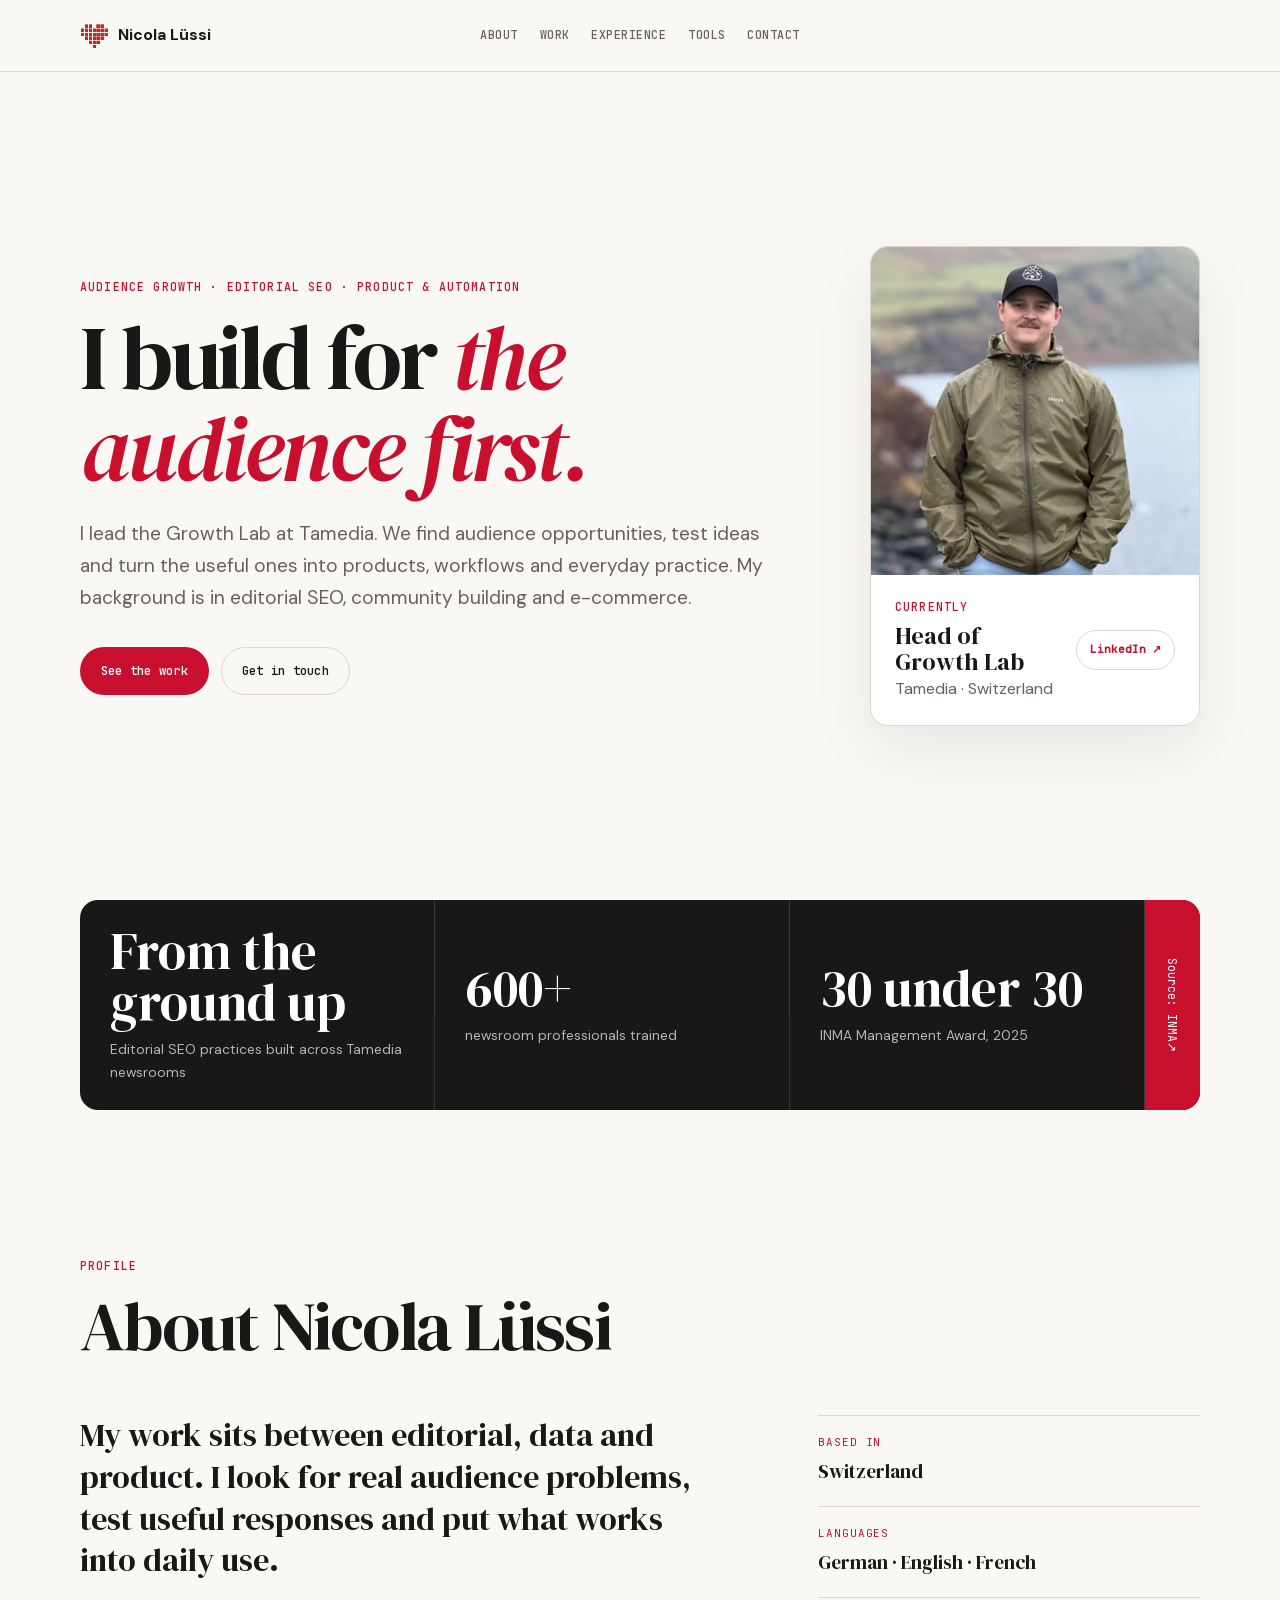
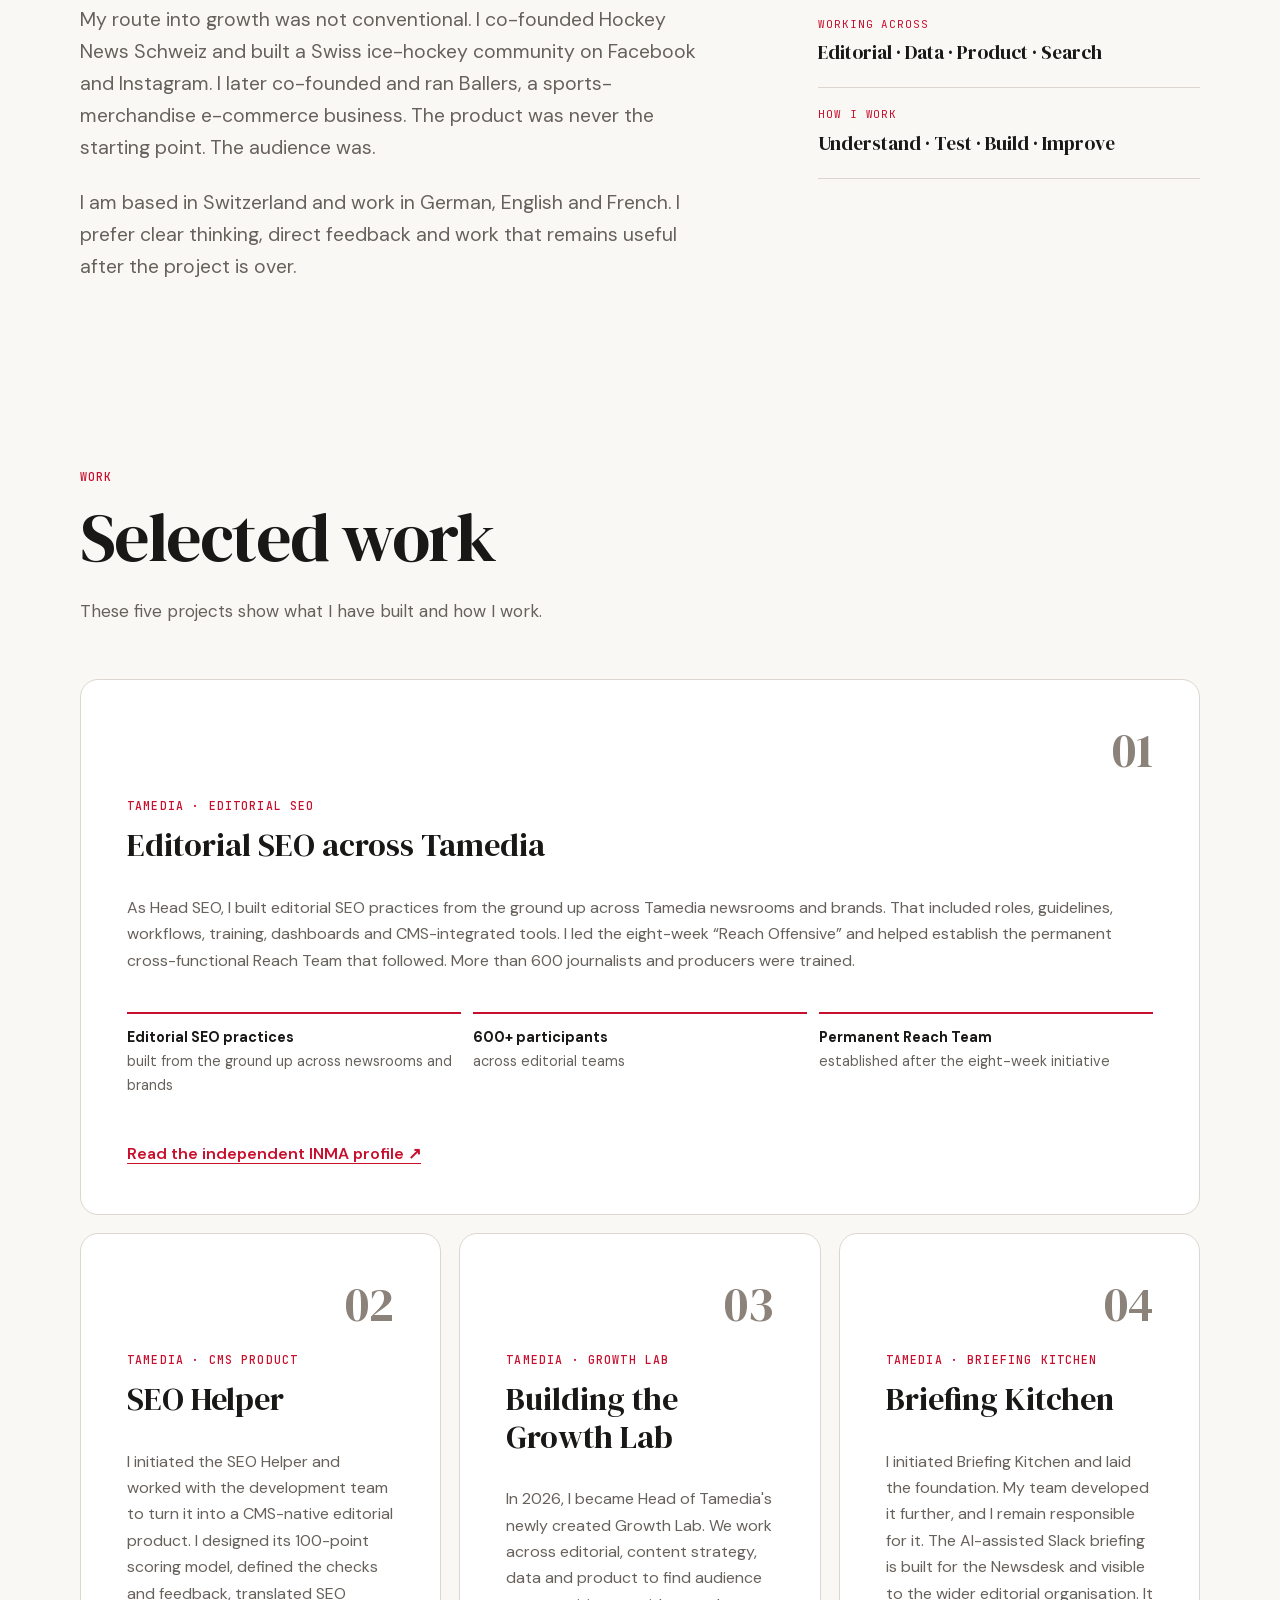
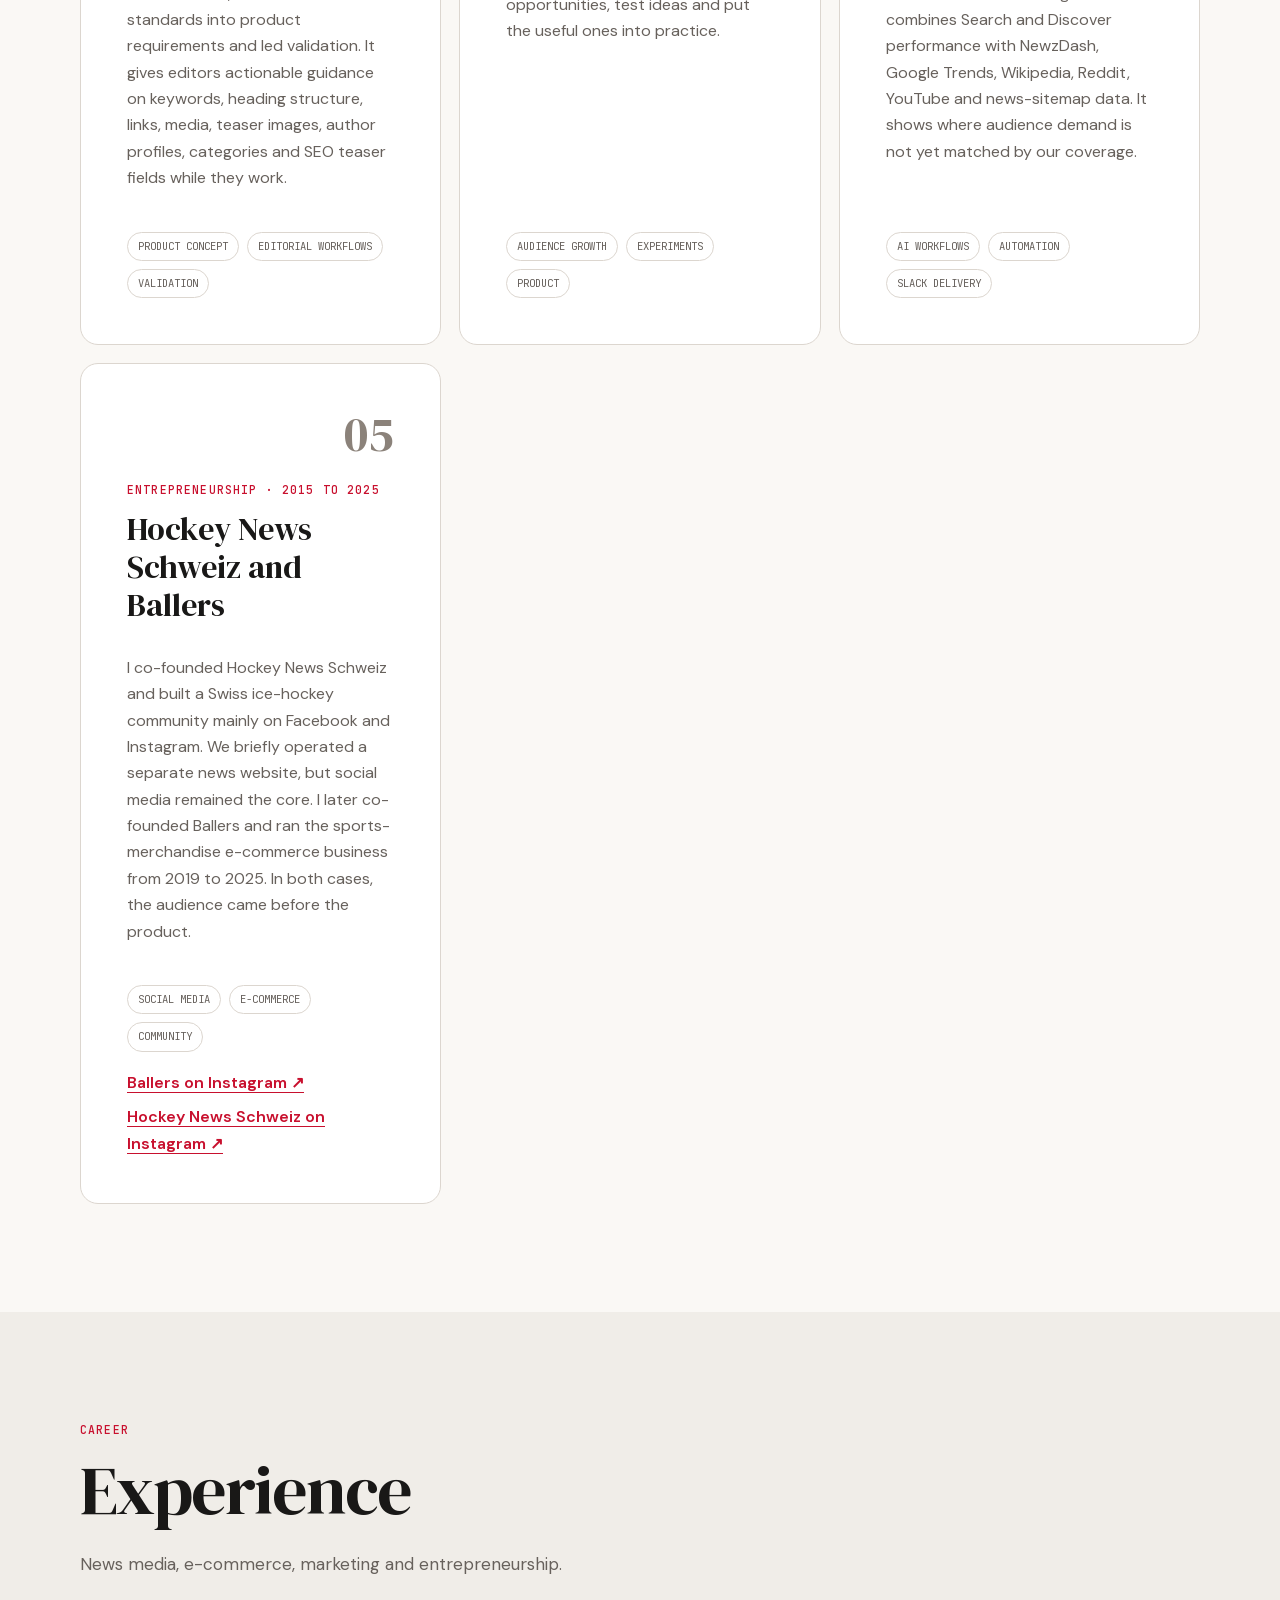
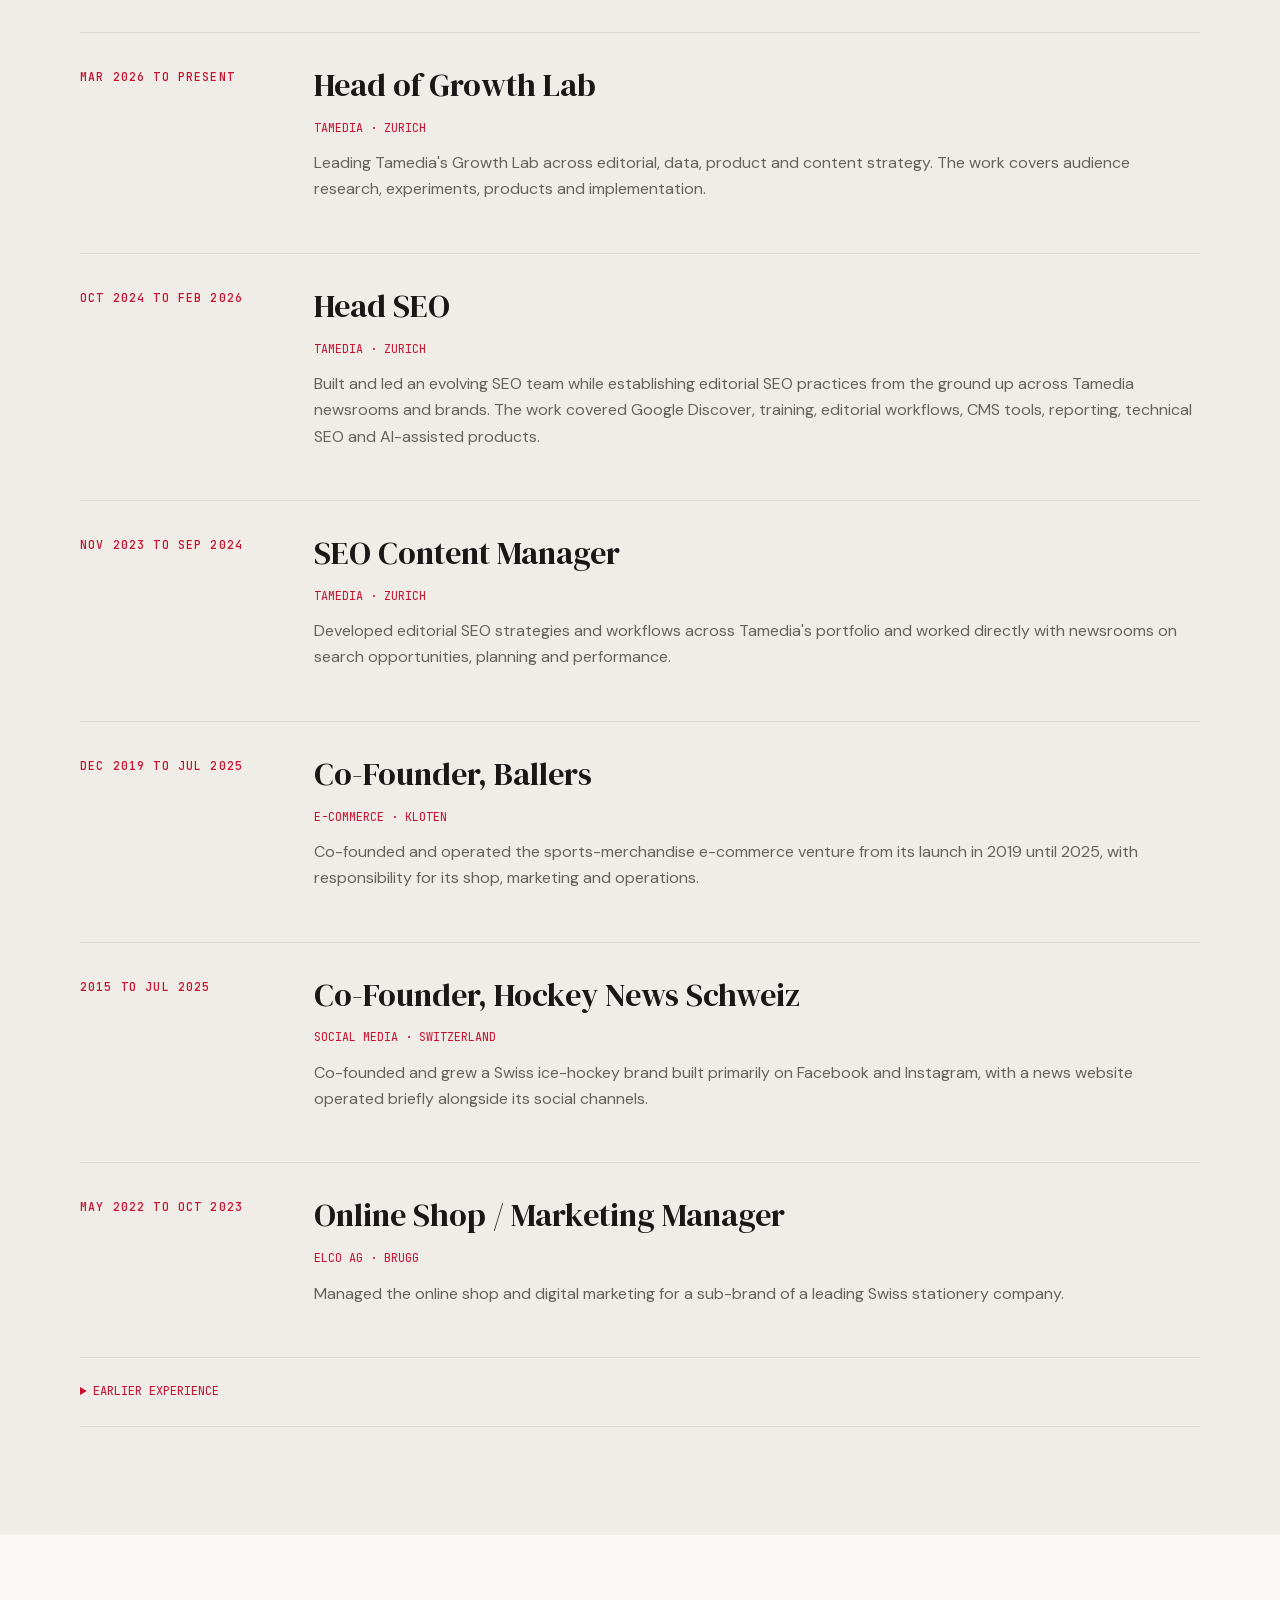
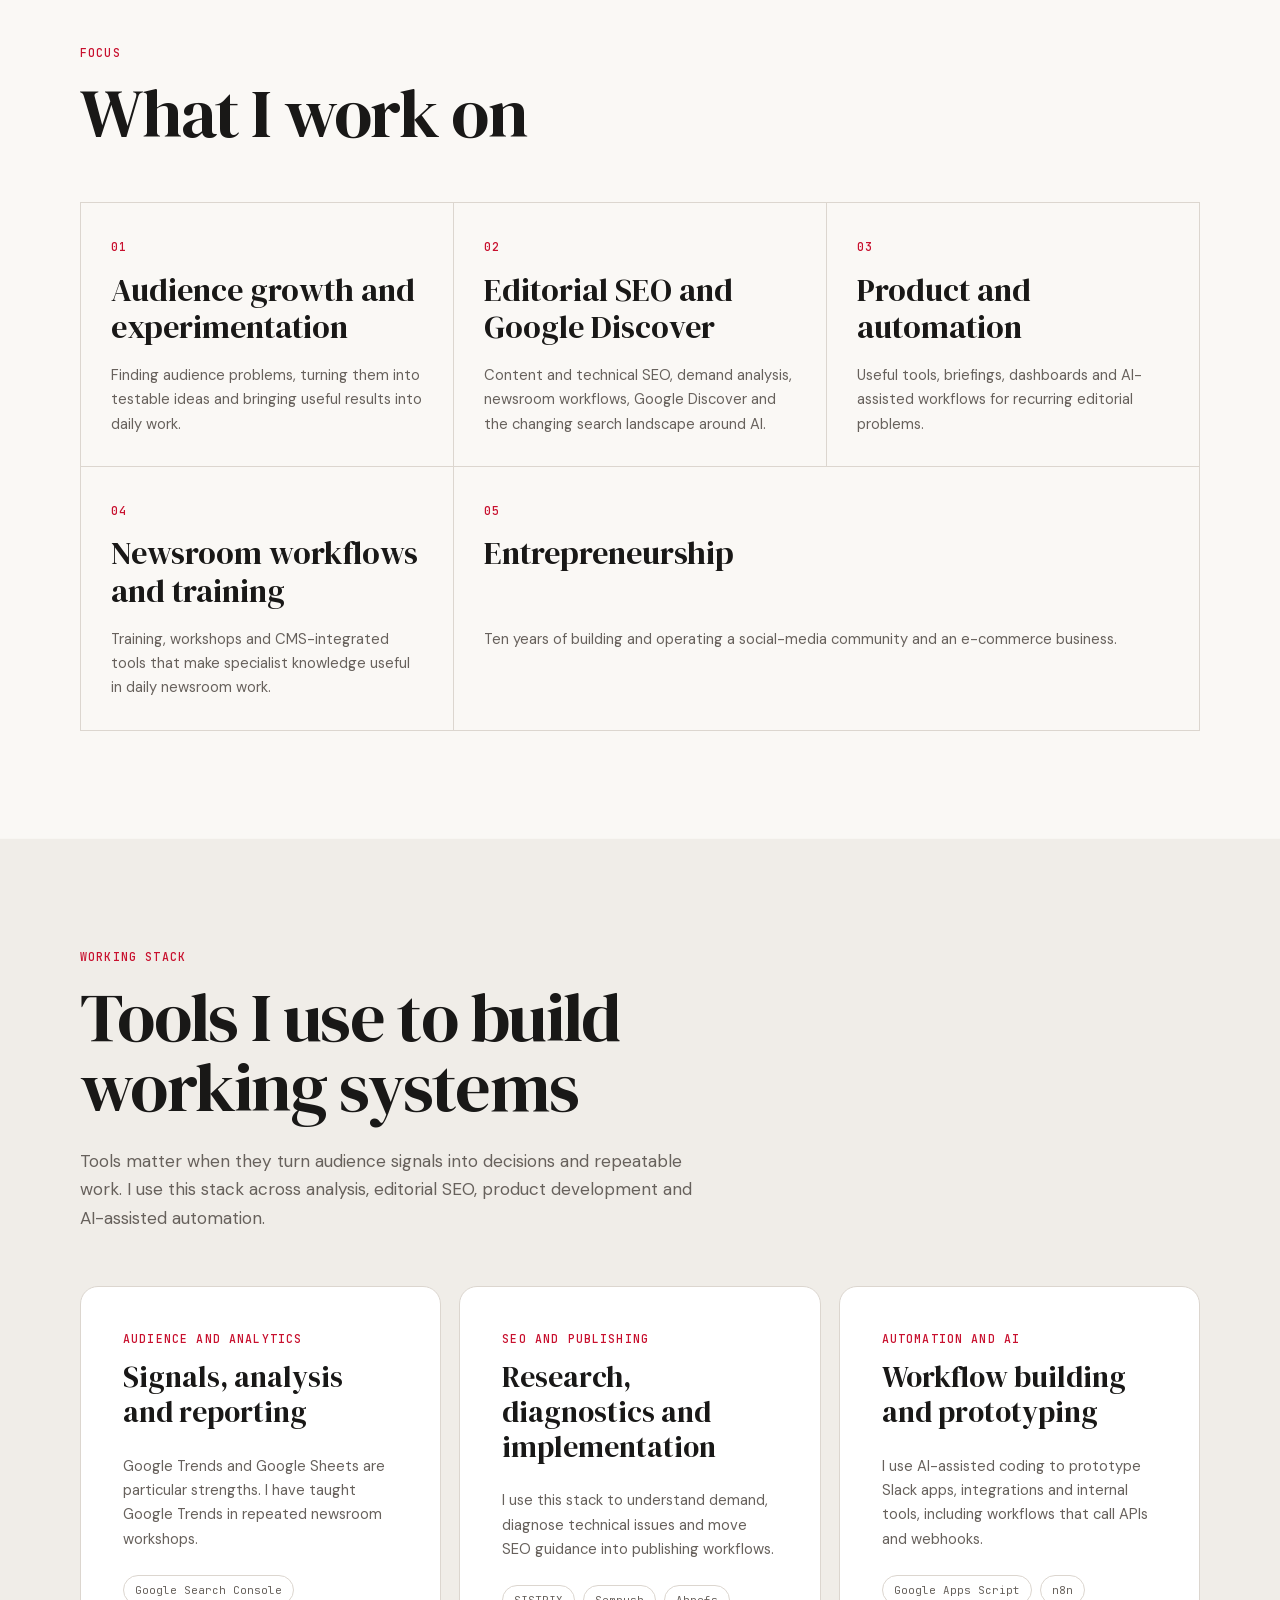
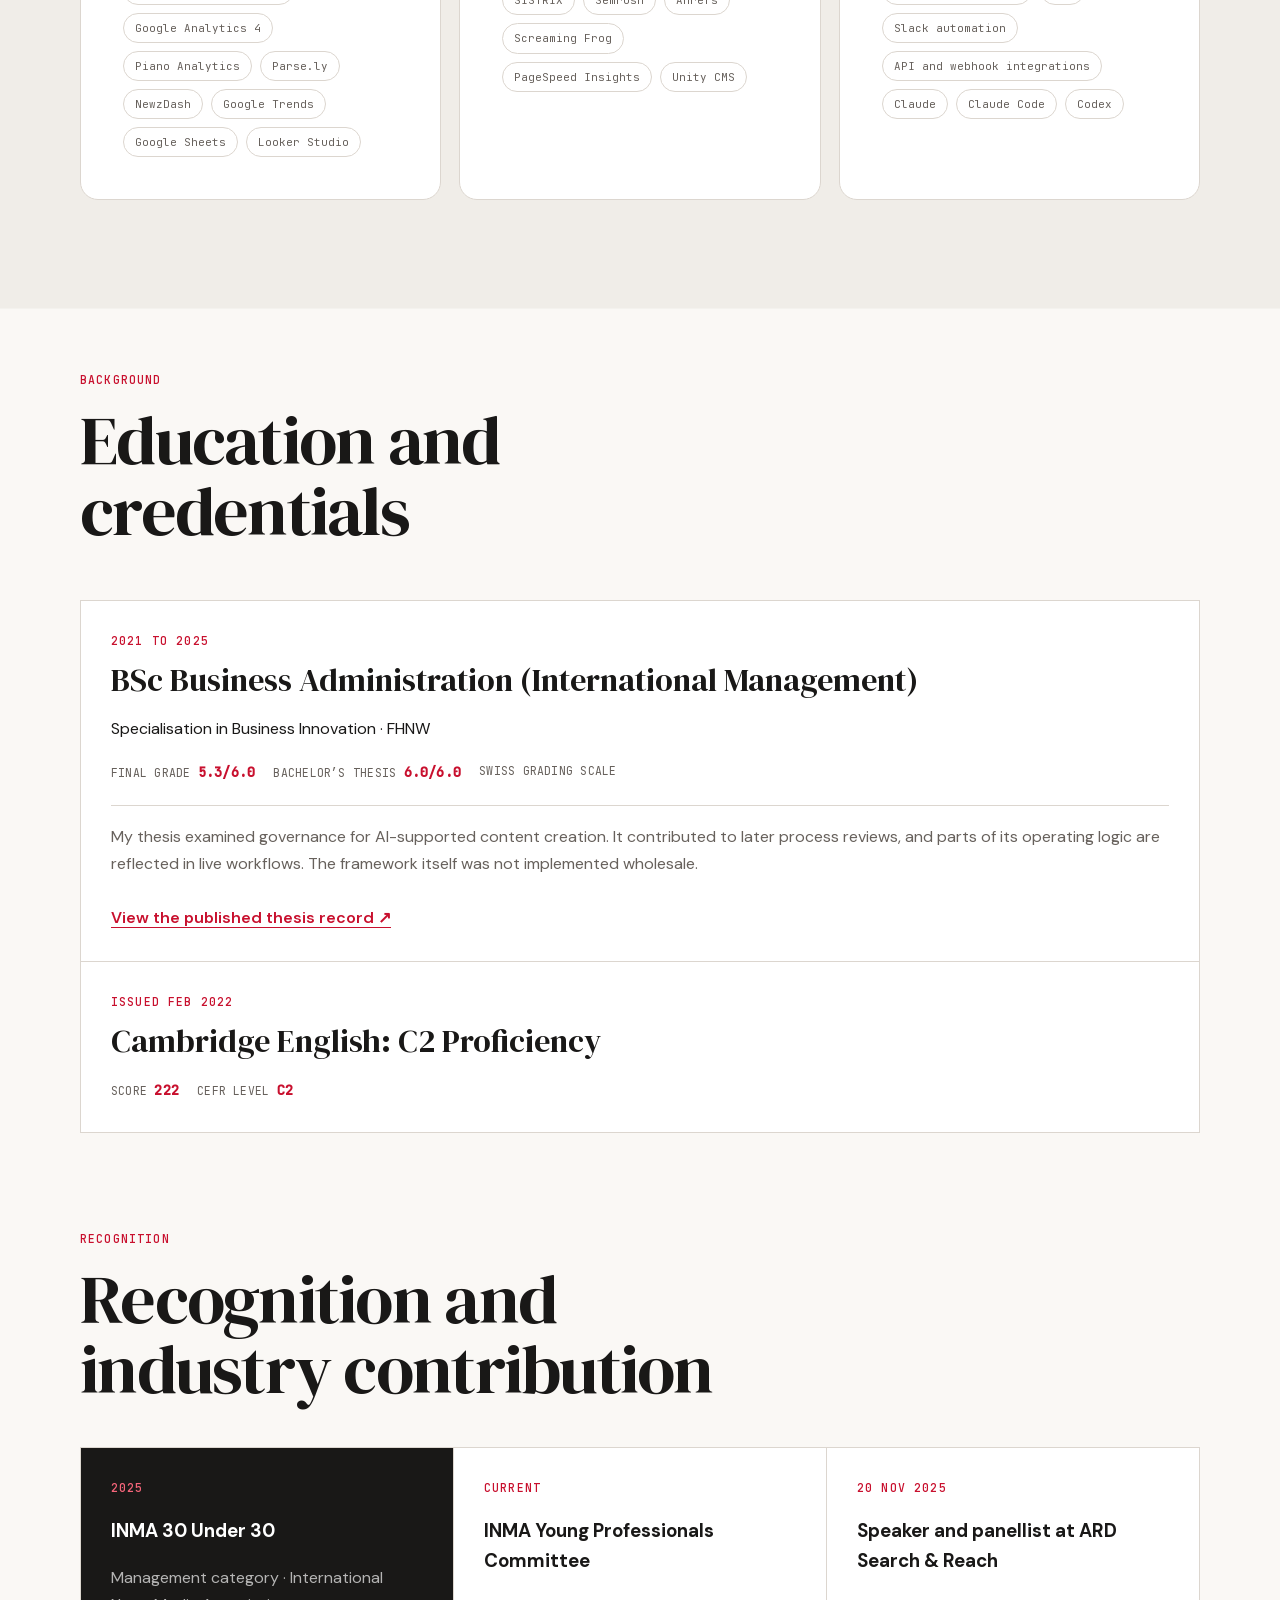
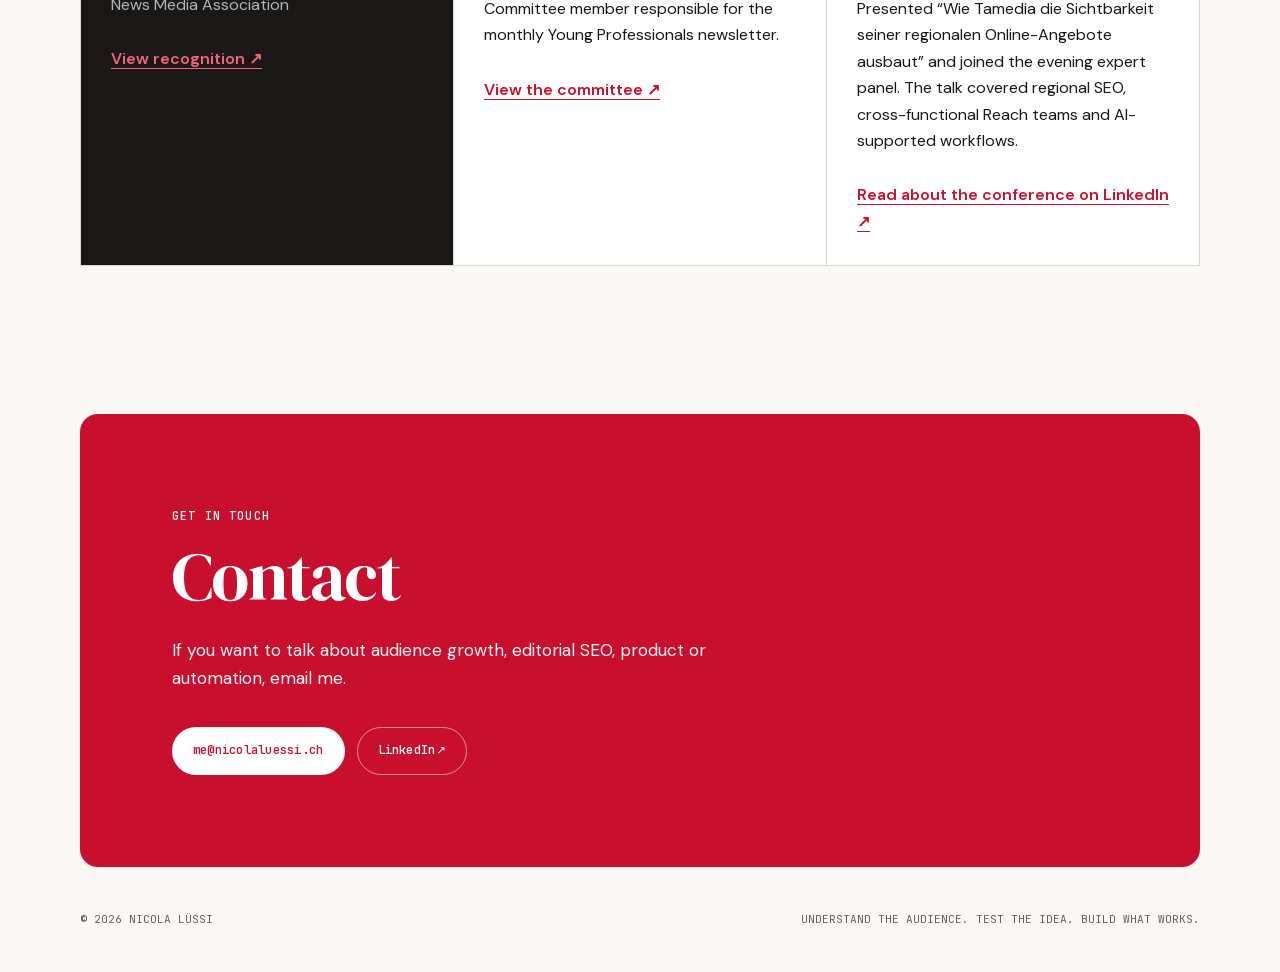
==== index.html @ 1c98b31e "Follow system theme without a selector" ====
<!doctype html>
<html lang="en">
<head>
  <meta charset="utf-8">
  <meta name="viewport" content="width=device-width, initial-scale=1">
  <title>Nicola Lüssi | Head of Growth Lab at Tamedia</title>
  <meta name="description" content="Nicola Lüssi leads Tamedia's Growth Lab and works across audience growth, editorial SEO, product, automation and AI.">
  <meta name="author" content="Nicola Lüssi">
  <meta name="theme-color" content="#c8102e">

  <link rel="canonical" href="https://nicolaluessi.ch/">

  <meta property="og:type" content="profile">
  <meta property="og:title" content="Nicola Lüssi | Audience Growth, Editorial SEO &amp; Product">
  <meta property="og:description" content="Nicola Lüssi leads Tamedia's Growth Lab and works across audience growth, editorial SEO, product, automation and AI.">
  <meta property="og:url" content="https://nicolaluessi.ch/">
  <meta property="og:site_name" content="Nicola Lüssi">
  <meta property="og:locale" content="en_US">
  <meta property="og:image" content="https://nicolaluessi.ch/og-image.png">
  <meta property="og:image:width" content="1200">
  <meta property="og:image:height" content="630">
  <meta property="og:image:alt" content="Nicola Lüssi | audience growth, editorial SEO and product">
  <meta property="profile:first_name" content="Nicola">
  <meta property="profile:last_name" content="Lüssi">

  <meta name="twitter:card" content="summary_large_image">
  <meta name="twitter:title" content="Nicola Lüssi | Audience Growth, Editorial SEO &amp; Product">
  <meta name="twitter:description" content="Nicola Lüssi leads Tamedia's Growth Lab and works across audience growth, editorial SEO, product, automation and AI.">
  <meta name="twitter:image" content="https://nicolaluessi.ch/og-image.png">
  <meta name="twitter:image:alt" content="Nicola Lüssi | audience growth, editorial SEO and product">

  <link rel="icon" href="/favicon.png" type="image/png">
  <link rel="apple-touch-icon" href="/apple-touch-icon.png">
  <link rel="preload" href="/assets/fonts/dm-serif-display-latin.woff2" as="font" type="font/woff2" crossorigin>
  <link rel="preload" href="/assets/fonts/dm-serif-display-italic-latin.woff2" as="font" type="font/woff2" crossorigin>
  <link rel="stylesheet" href="/css/style.css">

  <script type="application/ld+json">
  {
    "@context": "https://schema.org",
    "@graph": [
      {
        "@type": "WebSite",
        "@id": "https://nicolaluessi.ch/#website",
        "url": "https://nicolaluessi.ch/",
        "name": "Nicola Lüssi",
        "inLanguage": "en",
        "publisher": {"@id": "https://nicolaluessi.ch/#person"}
      },
      {
        "@type": "ProfilePage",
        "@id": "https://nicolaluessi.ch/#webpage",
        "url": "https://nicolaluessi.ch/",
        "name": "Nicola Lüssi | Head of Growth Lab at Tamedia",
        "description": "Profile of Nicola Lüssi, Head of Growth Lab at Tamedia, working across audience growth, editorial SEO, product, automation and AI.",
        "inLanguage": "en",
        "dateCreated": "2026-03-25T11:02:04+01:00",
        "dateModified": "2026-07-29T11:37:15+02:00",
        "isPartOf": {"@id": "https://nicolaluessi.ch/#website"},
        "mainEntity": {"@id": "https://nicolaluessi.ch/#person"}
      },
      {
        "@type": "Person",
        "@id": "https://nicolaluessi.ch/#person",
        "name": "Nicola Lüssi",
        "url": "https://nicolaluessi.ch/",
        "image": {
          "@type": "ImageObject",
          "url": "https://nicolaluessi.ch/nicola-luessi-portrait-800.webp",
          "width": 800,
          "height": 800,
          "caption": "Portrait of Nicola Lüssi"
        },
        "jobTitle": "Head of Growth Lab",
        "description": "Head of Growth Lab at Tamedia, working across audience growth, editorial SEO, product, automation and AI.",
        "worksFor": {
          "@type": "Organization",
          "name": "Tamedia",
          "url": "https://www.tamedia.ch/"
        },
        "memberOf": {
          "@type": "Organization",
          "name": "INMA Young Professionals Committee",
          "url": "https://www.inma.org/Initiatives/Young-Professionals/#:~:text=wider%20INMA%20community.-,Committee,-The%20Board%20of"
        },
        "alumniOf": [
          {
            "@type": "CollegeOrUniversity",
            "name": "University of Applied Sciences and Arts Northwestern Switzerland",
            "alternateName": "FHNW",
            "url": "https://www.fhnw.ch/"
          }
        ],
        "hasCredential": [
          {
            "@type": "EducationalOccupationalCredential",
            "name": "Bachelor of Science FHNW in Business Administration (International Management)",
            "credentialCategory": "degree",
            "description": "Final grade 5.3 out of 6.0. Bachelor thesis grade 6.0 out of 6.0 on the Swiss grading scale.",
            "recognizedBy": {
              "@type": "CollegeOrUniversity",
              "name": "University of Applied Sciences and Arts Northwestern Switzerland",
              "alternateName": "FHNW",
              "url": "https://www.fhnw.ch/"
            }
          },
          {
            "@type": "EducationalOccupationalCredential",
            "name": "Cambridge English: C2 Proficiency",
            "credentialCategory": "certificate",
            "description": "Score 222. Issued February 2022.",
            "recognizedBy": {
              "@type": "Organization",
              "name": "Cambridge English",
              "url": "https://www.cambridgeenglish.org/"
            }
          }
        ],
        "knowsLanguage": ["de", "en", "fr"],
        "knowsAbout": [
          "Audience growth",
          "Editorial SEO",
          "Product development",
          "Search engine optimization",
          "Google Discover",
          "Data-driven experimentation",
          "Artificial intelligence",
          "Automation",
          "Web analytics",
          "Google Trends",
          "Workflow automation",
          "AI-assisted prototyping",
          "Content management systems",
          "Community building",
          "E-commerce"
        ],
        "award": "INMA 30 Under 30 Award in Management (2025)",
        "sameAs": [
          "https://www.linkedin.com/in/nicolaluessi/"
        ],
        "subjectOf": [
          {
            "@type": "Article",
            "name": "INMA recognises global news media's next generation in 30 Under 30 Awards",
            "url": "https://www.inma.org/blogs/main/post.cfm/inma-recognises-global-news-media-s-next-generation-in-30-under-30-awards"
          },
          {
            "@type": "CreativeWork",
            "name": "AI-Driven Content Creation: Strategic Frameworks for Reaching New Audiences in Traditional Media",
            "url": "https://studierendenprojekte.wirtschaft.fhnw.ch/view/4086"
          }
        ]
      }
    ]
  }
  </script>
</head>
<body>
  <a class="skip-link" href="#main">Skip to main content</a>

  <header class="site-header">
    <a class="site-brand" href="/" aria-label="Nicola Lüssi, home">
      <img src="/heart-56.png" width="28" height="28" alt="">
      <span>Nicola Lüssi</span>
    </a>
    <nav class="primary-nav" aria-label="Main navigation">
      <a href="#about">About</a>
      <a href="#impact">Work</a>
      <a href="#experience">Experience</a>
      <a href="#tools">Tools</a>
      <a href="#contact">Contact</a>
    </nav>
  </header>

  <main id="main">
    <section class="hero" aria-labelledby="hero-title">
      <div class="hero-copy">
        <p class="eyebrow">Audience growth · Editorial SEO · Product &amp; automation</p>
        <h1 id="hero-title">I build for <em>the audience first.</em></h1>
        <p class="hero-intro">I lead the Growth Lab at Tamedia. We find audience opportunities, test ideas and turn the useful ones into products, workflows and everyday practice. My background is in editorial SEO, community building and e-commerce.</p>
        <div class="hero-actions">
          <a class="button button-primary" href="#impact">See the work</a>
          <a class="button button-secondary" href="mailto:me@nicolaluessi.ch">Get in touch</a>
        </div>
      </div>
      <figure class="portrait-card">
        <picture>
          <source
            type="image/avif"
            srcset="/nicola-luessi-portrait-400.avif 400w, /nicola-luessi-portrait-800.avif 800w"
            sizes="(max-width: 680px) calc(100vw - 48px), (max-width: 920px) 430px, 330px">
          <img
            src="/nicola-luessi-portrait-800.webp"
            srcset="/nicola-luessi-portrait-400.webp 400w, /nicola-luessi-portrait-800.webp 800w"
            sizes="(max-width: 680px) calc(100vw - 48px), (max-width: 920px) 430px, 330px"
            width="800"
            height="800"
            alt="Portrait of Nicola Lüssi"
            decoding="async">
        </picture>
        <figcaption>
          <div>
            <p class="hero-card-label">Currently</p>
            <p class="hero-card-role">Head of Growth Lab</p>
            <p class="hero-card-org">Tamedia · Switzerland</p>
          </div>
          <a href="https://www.linkedin.com/in/nicolaluessi/" target="_blank" rel="noopener noreferrer"><span>LinkedIn</span> <span aria-hidden="true">↗</span></a>
        </figcaption>
      </figure>
    </section>

    <section class="proof-strip" aria-label="Selected results">
      <div class="proof-item">
        <strong>From the ground up</strong>
        <span>Editorial SEO practices built across Tamedia newsrooms</span>
      </div>
      <div class="proof-item">
        <strong>600+</strong>
        <span>newsroom professionals trained</span>
      </div>
      <div class="proof-item">
        <strong>30 under 30</strong>
        <span>INMA Management Award, 2025</span>
      </div>
      <a class="proof-source" href="https://www.inma.org/blogs/main/post.cfm/inma-recognises-global-news-media-s-next-generation-in-30-under-30-awards" target="_blank" rel="noopener noreferrer">
        Source: INMA <span aria-hidden="true">↗</span>
      </a>
    </section>

    <section class="section about" id="about" aria-labelledby="about-title">
      <div class="section-heading">
        <p class="eyebrow">Profile</p>
        <h2 id="about-title">About Nicola Lüssi</h2>
      </div>
      <div class="about-layout">
        <div class="about-copy">
          <p>My work sits between editorial, data and product. I look for real audience problems, test useful responses and put what works into daily use.</p>
          <p>My route into growth was not conventional. I co-founded Hockey News Schweiz and built a Swiss ice-hockey community on Facebook and Instagram. I later co-founded and ran Ballers, a sports-merchandise e-commerce business. The product was never the starting point. The audience was.</p>
          <p>I am based in Switzerland and work in German, English and French. I prefer clear thinking, direct feedback and work that remains useful after the project is over.</p>
        </div>
        <dl class="about-facts">
          <div><dt>Based in</dt><dd>Switzerland</dd></div>
          <div><dt>Languages</dt><dd>German · English · French</dd></div>
          <div><dt>Working across</dt><dd>Editorial · Data · Product · Search</dd></div>
          <div><dt>How I work</dt><dd>Understand · Test · Build · Improve</dd></div>
        </dl>
      </div>
    </section>

    <section class="section" id="impact" aria-labelledby="impact-title">
      <div class="section-heading">
        <p class="eyebrow">Work</p>
        <h2 id="impact-title">Selected work</h2>
        <p>These five projects show what I have built and how I work.</p>
      </div>

      <div class="impact-grid">
        <article class="impact-card impact-card-featured">
          <div class="card-number" aria-hidden="true">01</div>
          <p class="card-kicker">Tamedia · Editorial SEO</p>
          <h3>Editorial SEO across Tamedia</h3>
          <p>As Head SEO, I built editorial SEO practices from the ground up across Tamedia newsrooms and brands. That included roles, guidelines, workflows, training, dashboards and CMS-integrated tools. I led the eight-week “Reach Offensive” and helped establish the permanent cross-functional Reach Team that followed. More than 600 journalists and producers were trained.</p>
          <ul class="outcome-list">
            <li><strong>Editorial SEO practices</strong> built from the ground up across newsrooms and brands</li>
            <li><strong>600+ participants</strong> across editorial teams</li>
            <li><strong>Permanent Reach Team</strong> established after the eight-week initiative</li>
          </ul>
          <a class="text-link" href="https://www.inma.org/blogs/main/post.cfm/inma-recognises-global-news-media-s-next-generation-in-30-under-30-awards" target="_blank" rel="noopener noreferrer">
            Read the independent INMA profile <span aria-hidden="true">↗</span>
          </a>
        </article>

        <article class="impact-card">
          <div class="card-number" aria-hidden="true">02</div>
          <p class="card-kicker">Tamedia · CMS product</p>
          <h3>SEO Helper</h3>
          <p>I initiated the SEO Helper and worked with the development team to turn it into a CMS-native editorial product. I designed its 100-point scoring model, defined the checks and feedback, translated SEO standards into product requirements and led validation. It gives editors actionable guidance on keywords, heading structure, links, media, teaser images, author profiles, categories and SEO teaser fields while they work.</p>
          <ul class="tag-list" aria-label="Topics">
            <li>Product concept</li><li>Editorial workflows</li><li>Validation</li>
          </ul>
        </article>

        <article class="impact-card">
          <div class="card-number" aria-hidden="true">03</div>
          <p class="card-kicker">Tamedia · Growth Lab</p>
          <h3>Building the Growth Lab</h3>
          <p>In 2026, I became Head of Tamedia's newly created Growth Lab. We work across editorial, content strategy, data and product to find audience opportunities, test ideas and put the useful ones into practice.</p>
          <ul class="tag-list" aria-label="Topics">
            <li>Audience growth</li><li>Experiments</li><li>Product</li>
          </ul>
        </article>

        <article class="impact-card">
          <div class="card-number" aria-hidden="true">04</div>
          <p class="card-kicker">Tamedia · Briefing Kitchen</p>
          <h3>Briefing Kitchen</h3>
          <p>I initiated Briefing Kitchen and laid the foundation. My team developed it further, and I remain responsible for it. The AI-assisted Slack briefing is built for the Newsdesk and visible to the wider editorial organisation. It combines Search and Discover performance with NewzDash, Google Trends, Wikipedia, Reddit, YouTube and news-sitemap data. It shows where audience demand is not yet matched by our coverage.</p>
          <ul class="tag-list" aria-label="Topics">
            <li>AI workflows</li><li>Automation</li><li>Slack delivery</li>
          </ul>
        </article>

        <article class="impact-card">
          <div class="card-number" aria-hidden="true">05</div>
          <p class="card-kicker">Entrepreneurship · 2015 to 2025</p>
          <h3>Hockey News Schweiz and Ballers</h3>
          <p>I co-founded Hockey News Schweiz and built a Swiss ice-hockey community mainly on Facebook and Instagram. We briefly operated a separate news website, but social media remained the core. I later co-founded Ballers and ran the sports-merchandise e-commerce business from 2019 to 2025. In both cases, the audience came before the product.</p>
          <ul class="tag-list" aria-label="Topics">
            <li>Social media</li><li>E-commerce</li><li>Community</li>
          </ul>
          <nav class="card-links" aria-label="Venture profiles">
            <a href="https://www.instagram.com/ballers.ch/" target="_blank" rel="noopener noreferrer">Ballers on Instagram <span aria-hidden="true">↗</span></a>
            <a href="https://www.instagram.com/hockey_news_schweiz/" target="_blank" rel="noopener noreferrer">Hockey News Schweiz on Instagram <span aria-hidden="true">↗</span></a>
          </nav>
        </article>
      </div>
    </section>

    <section class="section section-tinted" id="experience" aria-labelledby="experience-title">
      <div class="section-heading">
        <p class="eyebrow">Career</p>
        <h2 id="experience-title">Experience</h2>
        <p>News media, e-commerce, marketing and entrepreneurship.</p>
      </div>

      <div class="timeline">
        <article class="timeline-item">
          <p class="timeline-date">Mar 2026 to present</p>
          <div>
            <h3>Head of Growth Lab</h3>
            <p class="timeline-org">Tamedia · Zurich</p>
            <p>Leading Tamedia's Growth Lab across editorial, data, product and content strategy. The work covers audience research, experiments, products and implementation.</p>
          </div>
        </article>
        <article class="timeline-item">
          <p class="timeline-date">Oct 2024 to Feb 2026</p>
          <div>
            <h3>Head SEO</h3>
            <p class="timeline-org">Tamedia · Zurich</p>
            <p>Built and led an evolving SEO team while establishing editorial SEO practices from the ground up across Tamedia newsrooms and brands. The work covered Google Discover, training, editorial workflows, CMS tools, reporting, technical SEO and AI-assisted products.</p>
          </div>
        </article>
        <article class="timeline-item">
          <p class="timeline-date">Nov 2023 to Sep 2024</p>
          <div>
            <h3>SEO Content Manager</h3>
            <p class="timeline-org">Tamedia · Zurich</p>
            <p>Developed editorial SEO strategies and workflows across Tamedia's portfolio and worked directly with newsrooms on search opportunities, planning and performance.</p>
          </div>
        </article>
        <article class="timeline-item">
          <p class="timeline-date">Dec 2019 to Jul 2025</p>
          <div>
            <h3>Co-Founder, Ballers</h3>
            <p class="timeline-org">E-commerce · Kloten</p>
            <p>Co-founded and operated the sports-merchandise e-commerce venture from its launch in 2019 until 2025, with responsibility for its shop, marketing and operations.</p>
          </div>
        </article>
        <article class="timeline-item">
          <p class="timeline-date">2015 to Jul 2025</p>
          <div>
            <h3>Co-Founder, Hockey News Schweiz</h3>
            <p class="timeline-org">Social media · Switzerland</p>
            <p>Co-founded and grew a Swiss ice-hockey brand built primarily on Facebook and Instagram, with a news website operated briefly alongside its social channels.</p>
          </div>
        </article>
        <article class="timeline-item">
          <p class="timeline-date">May 2022 to Oct 2023</p>
          <div>
            <h3>Online Shop / Marketing Manager</h3>
            <p class="timeline-org">ELCO AG · Brugg</p>
            <p>Managed the online shop and digital marketing for a sub-brand of a leading Swiss stationery company.</p>
          </div>
        </article>
        <details class="earlier-experience">
          <summary>Earlier experience</summary>
          <div class="earlier-grid">
            <div>
              <p class="timeline-date">2019 to 2021</p>
              <h3>Commercial Apprenticeship</h3>
              <p class="timeline-org">ELCO AG · Brugg</p>
            </div>
            <div>
              <p class="timeline-date">2017 to 2018</p>
              <h3>Military Service</h3>
              <p class="timeline-org">Swiss Armed Forces · Dübendorf</p>
            </div>
          </div>
        </details>
      </div>
    </section>

    <section class="section" id="capabilities" aria-labelledby="capabilities-title">
      <div class="section-heading">
        <p class="eyebrow">Focus</p>
        <h2 id="capabilities-title">What I work on</h2>
      </div>
      <div class="capability-grid">
        <article>
          <span class="capability-index">01</span>
          <h3>Audience growth and experimentation</h3>
          <p>Finding audience problems, turning them into testable ideas and bringing useful results into daily work.</p>
        </article>
        <article>
          <span class="capability-index">02</span>
          <h3>Editorial SEO and Google Discover</h3>
          <p>Content and technical SEO, demand analysis, newsroom workflows, Google Discover and the changing search landscape around AI.</p>
        </article>
        <article>
          <span class="capability-index">03</span>
          <h3>Product and automation</h3>
          <p>Useful tools, briefings, dashboards and AI-assisted workflows for recurring editorial problems.</p>
        </article>
        <article>
          <span class="capability-index">04</span>
          <h3>Newsroom workflows and training</h3>
          <p>Training, workshops and CMS-integrated tools that make specialist knowledge useful in daily newsroom work.</p>
        </article>
        <article>
          <span class="capability-index">05</span>
          <h3>Entrepreneurship</h3>
          <p>Ten years of building and operating a social-media community and an e-commerce business.</p>
        </article>
      </div>
    </section>

    <section class="section section-tinted tools" id="tools" aria-labelledby="tools-title">
      <div class="section-heading">
        <p class="eyebrow">Working stack</p>
        <h2 id="tools-title">Tools I use to build working systems</h2>
        <p>Tools matter when they turn audience signals into decisions and repeatable work. I use this stack across analysis, editorial SEO, product development and AI-assisted automation.</p>
      </div>
      <div class="tool-grid">
        <article class="tool-card">
          <p class="card-kicker">Audience and analytics</p>
          <h3>Signals, analysis and reporting</h3>
          <p>Google Trends and Google Sheets are particular strengths. I have taught Google Trends in repeated newsroom workshops.</p>
          <ul class="tool-list">
            <li>Google Search Console</li>
            <li>Google Analytics 4</li>
            <li>Piano Analytics</li>
            <li>Parse.ly</li>
            <li>NewzDash</li>
            <li>Google Trends</li>
            <li>Google Sheets</li>
            <li>Looker Studio</li>
          </ul>
        </article>
        <article class="tool-card">
          <p class="card-kicker">SEO and publishing</p>
          <h3>Research, diagnostics and implementation</h3>
          <p>I use this stack to understand demand, diagnose technical issues and move SEO guidance into publishing workflows.</p>
          <ul class="tool-list">
            <li>SISTRIX</li>
            <li>Semrush</li>
            <li>Ahrefs</li>
            <li>Screaming Frog</li>
            <li>PageSpeed Insights</li>
            <li>Unity CMS</li>
          </ul>
        </article>
        <article class="tool-card">
          <p class="card-kicker">Automation and AI</p>
          <h3>Workflow building and prototyping</h3>
          <p>I use AI-assisted coding to prototype Slack apps, integrations and internal tools, including workflows that call APIs and webhooks.</p>
          <ul class="tool-list">
            <li>Google Apps Script</li>
            <li>n8n</li>
            <li>Slack automation</li>
            <li>API and webhook integrations</li>
            <li>Claude</li>
            <li>Claude Code</li>
            <li>Codex</li>
          </ul>
        </article>
      </div>
    </section>

    <section class="section education" aria-labelledby="education-title">
      <div class="section-heading">
        <p class="eyebrow">Background</p>
        <h2 id="education-title">Education and credentials</h2>
      </div>
      <div class="education-grid">
        <article>
          <p class="timeline-date">2021 to 2025</p>
          <h3>BSc Business Administration (International Management)</h3>
          <p>Specialisation in Business Innovation · FHNW</p>
          <p class="education-grade">
            <span>Final grade <strong>5.3/6.0</strong></span>
            <span>Bachelor’s thesis <strong>6.0/6.0</strong></span>
            <span>Swiss grading scale</span>
          </p>
          <p class="education-note">My thesis examined governance for AI-supported content creation. It contributed to later process reviews, and parts of its operating logic are reflected in live workflows. The framework itself was not implemented wholesale.</p>
          <a href="https://studierendenprojekte.wirtschaft.fhnw.ch/view/4086" target="_blank" rel="noopener noreferrer">View the published thesis record <span aria-hidden="true">↗</span></a>
        </article>
        <article>
          <p class="timeline-date">Issued Feb 2022</p>
          <h3>Cambridge English: C2 Proficiency</h3>
          <p class="education-grade">
            <span>Score <strong>222</strong></span>
            <span>CEFR level <strong>C2</strong></span>
          </p>
        </article>
      </div>

      <section class="recognition-block" aria-labelledby="recognition-title">
        <div class="section-heading">
          <p class="eyebrow">Recognition</p>
          <h2 id="recognition-title">Recognition and industry contribution</h2>
        </div>
        <div class="recognition-grid">
          <article class="award-card">
            <p class="timeline-date">2025</p>
            <h3>INMA 30 Under 30</h3>
            <p>Management category · International News Media Association</p>
            <a href="https://www.inma.org/blogs/main/post.cfm/inma-recognises-global-news-media-s-next-generation-in-30-under-30-awards" target="_blank" rel="noopener noreferrer">View recognition <span aria-hidden="true">↗</span></a>
          </article>
          <article>
            <p class="timeline-date">Current</p>
            <h3>INMA Young Professionals Committee</h3>
            <p>Committee member responsible for the monthly Young Professionals newsletter.</p>
            <a href="https://www.inma.org/Initiatives/Young-Professionals/#:~:text=wider%20INMA%20community.-,Committee,-The%20Board%20of" target="_blank" rel="noopener noreferrer">View the committee <span aria-hidden="true">↗</span></a>
          </article>
          <article>
            <p class="timeline-date">20 Nov 2025</p>
            <h3>Speaker and panellist at ARD Search &amp; Reach</h3>
            <p>Presented “Wie Tamedia die Sichtbarkeit seiner regionalen Online-Angebote ausbaut” and joined the evening expert panel. The talk covered regional SEO, cross-functional Reach teams and AI-supported workflows.</p>
            <a href="https://de.linkedin.com/posts/polasarah_heute-m%C3%B6chte-ich-einmal-zur%C3%BCckblicken-auf-activity-7400115447326728193-h7hP" target="_blank" rel="noopener noreferrer">Read about the conference on LinkedIn <span aria-hidden="true">↗</span></a>
          </article>
        </div>
      </section>
    </section>

    <section class="contact" id="contact" aria-labelledby="contact-title">
      <p class="eyebrow">Get in touch</p>
      <h2 id="contact-title">Contact</h2>
      <p>If you want to talk about audience growth, editorial SEO, product or automation, email me.</p>
      <div class="contact-links">
        <a class="button button-light" href="mailto:me@nicolaluessi.ch">me@nicolaluessi.ch</a>
        <a class="button button-outline-light" href="https://www.linkedin.com/in/nicolaluessi/" target="_blank" rel="noopener noreferrer">LinkedIn <span aria-hidden="true">↗</span></a>
      </div>
    </section>
  </main>

  <footer class="site-footer">
    <p>© 2026 Nicola Lüssi</p>
    <p>Understand the audience. Test the idea. Build what works.</p>
  </footer>
</body>
</html>
---- css/style.css ----
@font-face {
  font-family: "DM Sans";
  font-style: normal;
  font-weight: 400 700;
  font-display: swap;
  src: url("/assets/fonts/dm-sans-latin.woff2") format("woff2");
  unicode-range: U+0000-00FF, U+0131, U+0152-0153, U+02BB-02BC, U+02C6, U+02DA, U+02DC, U+0304, U+0308, U+0329, U+2000-206F, U+20AC, U+2122, U+2191, U+2193, U+2212, U+2215, U+FEFF, U+FFFD;
}

@font-face {
  font-family: "DM Serif Display";
  font-style: normal;
  font-weight: 400;
  font-display: swap;
  src: url("/assets/fonts/dm-serif-display-latin.woff2") format("woff2");
  unicode-range: U+0000-00FF, U+0131, U+0152-0153, U+02BB-02BC, U+02C6, U+02DA, U+02DC, U+0304, U+0308, U+0329, U+2000-206F, U+20AC, U+2122, U+2191, U+2193, U+2212, U+2215, U+FEFF, U+FFFD;
}

@font-face {
  font-family: "DM Serif Display";
  font-style: italic;
  font-weight: 400;
  font-display: swap;
  src: url("/assets/fonts/dm-serif-display-italic-latin.woff2") format("woff2");
  unicode-range: U+0000-00FF, U+0131, U+0152-0153, U+02BB-02BC, U+02C6, U+02DA, U+02DC, U+0304, U+0308, U+0329, U+2000-206F, U+20AC, U+2122, U+2191, U+2193, U+2212, U+2215, U+FEFF, U+FFFD;
}

@font-face {
  font-family: "JetBrains Mono";
  font-style: normal;
  font-weight: 400 500;
  font-display: swap;
  src: url("/assets/fonts/jetbrains-mono-latin.woff2") format("woff2");
  unicode-range: U+0000-00FF, U+0131, U+0152-0153, U+02BB-02BC, U+02C6, U+02DA, U+02DC, U+0304, U+0308, U+0329, U+2000-206F, U+20AC, U+2122, U+2191, U+2193, U+2212, U+2215, U+FEFF, U+FFFD;
}

:root {
  color-scheme: light;
  --bg: #faf8f5;
  --surface: #f0ede8;
  --paper: #ffffff;
  --ink: #191817;
  --muted: #67615c;
  --red: #c8102e;
  --red-dark: #a50c25;
  --red-fill: #c8102e;
  --red-on-white: #c8102e;
  --on-red: #ffffff;
  --line: #dcd6cf;
  --header-bg: rgba(250, 248, 245, 0.92);
  --header-line: rgba(220, 214, 207, 0.9);
  --inverse-bg: #191817;
  --inverse-ink: #ffffff;
  --inverse-muted: rgba(255, 255, 255, 0.68);
  --inverse-line: rgba(255, 255, 255, 0.14);
  --card-number: #8b827a;
  --serif: "DM Serif Display", Georgia, serif;
  --sans: "DM Sans", -apple-system, BlinkMacSystemFont, "Segoe UI", sans-serif;
  --mono: "JetBrains Mono", "SFMono-Regular", Consolas, monospace;
  --content: 1120px;
  --radius: 18px;
  --shadow: 0 24px 60px rgba(25, 24, 23, 0.08);
}

@media (prefers-color-scheme: dark) {
  :root {
    color-scheme: dark;
    --bg: #11100f;
    --surface: #191715;
    --paper: #211f1d;
    --ink: #f7f1ea;
    --muted: #bcb2a8;
    --red: #f05a72;
    --red-dark: #c8102e;
    --red-fill: #d92342;
    --red-on-white: #c8102e;
    --on-red: #ffffff;
    --line: #3d3833;
    --header-bg: rgba(17, 16, 15, 0.92);
    --header-line: rgba(61, 56, 51, 0.9);
    --inverse-bg: #080807;
    --inverse-ink: #ffffff;
    --inverse-muted: rgba(255, 255, 255, 0.7);
    --inverse-line: rgba(255, 255, 255, 0.16);
    --card-number: #a79c92;
    --shadow: 0 24px 60px rgba(0, 0, 0, 0.28);
  }
}

*,
*::before,
*::after {
  box-sizing: border-box;
}

html {
  scroll-behavior: smooth;
  scroll-padding-top: 96px;
}

body {
  margin: 0;
  overflow-x: hidden;
  background: var(--bg);
  color: var(--ink);
  font-family: var(--sans);
  font-size: 16px;
  line-height: 1.65;
  -webkit-font-smoothing: antialiased;
}

img {
  display: block;
  max-width: 100%;
}

a {
  color: inherit;
}

::selection {
  background: var(--red-fill);
  color: var(--on-red);
}

:focus-visible {
  outline: 3px solid var(--red);
  outline-offset: 4px;
}

.skip-link {
  position: fixed;
  top: 12px;
  left: 12px;
  z-index: 1000;
  transform: translateY(-160%);
  border-radius: 8px;
  background: var(--inverse-bg);
  color: var(--inverse-ink);
  padding: 10px 16px;
  font-family: var(--mono);
  font-size: 0.8rem;
  text-decoration: none;
}

.skip-link:focus {
  transform: translateY(0);
}

.site-header {
  position: sticky;
  top: 0;
  z-index: 100;
  display: grid;
  grid-template-columns: 1fr auto 1fr;
  align-items: center;
  gap: 28px;
  min-height: 72px;
  padding: 12px max(24px, calc((100vw - var(--content)) / 2));
  border-bottom: 1px solid var(--header-line);
  background: var(--header-bg);
  backdrop-filter: blur(16px);
}

.site-brand {
  display: inline-flex;
  align-items: center;
  gap: 10px;
  width: fit-content;
  font-weight: 700;
  text-decoration: none;
}

.site-brand img,
.pixel-heart {
  image-rendering: pixelated;
}

.primary-nav,
.language-nav {
  display: flex;
  align-items: center;
  gap: 22px;
}

.primary-nav a,
.language-nav a {
  color: var(--muted);
  font-family: var(--mono);
  font-size: 0.73rem;
  font-weight: 500;
  letter-spacing: 0.04em;
  text-decoration: none;
  text-transform: uppercase;
}

.primary-nav a:hover,
.language-nav a:hover,
.language-nav a[aria-current="page"] {
  color: var(--red);
}

.language-nav {
  justify-self: end;
  gap: 10px;
}

.language-nav a + a {
  border-left: 1px solid var(--line);
  padding-left: 10px;
}

.hero,
.section,
.site-footer {
  width: min(calc(100% - 48px), var(--content));
  margin-inline: auto;
}

.hero {
  display: grid;
  grid-template-columns: minmax(0, 1fr) minmax(250px, 330px);
  gap: clamp(48px, 8vw, 112px);
  align-items: center;
  min-height: calc(100svh - 72px);
  padding-block: 96px;
}

.hero > * {
  min-width: 0;
}

.eyebrow,
.card-kicker,
.hero-card-label,
.timeline-date,
.capability-index {
  margin: 0;
  color: var(--red);
  font-family: var(--mono);
  font-size: 0.72rem;
  font-weight: 500;
  letter-spacing: 0.1em;
  text-transform: uppercase;
}

.hero h1,
.section-heading h2,
.contact h2 {
  margin: 16px 0 24px;
  font-family: var(--serif);
  font-weight: 400;
  line-height: 1.02;
  text-wrap: balance;
}

.hero h1 {
  max-width: 820px;
  font-size: clamp(3.25rem, 7vw, 6.8rem);
  letter-spacing: -0.035em;
}

.hero h1 em {
  color: var(--red);
  font-weight: 400;
}

.hero-intro {
  max-width: 720px;
  margin: 0;
  color: var(--muted);
  font-size: clamp(1.08rem, 1.5vw, 1.25rem);
}

.hero-actions,
.contact-links {
  display: flex;
  flex-wrap: wrap;
  gap: 12px;
  margin-top: 34px;
}

.button {
  display: inline-flex;
  align-items: center;
  justify-content: center;
  min-height: 48px;
  border: 1px solid transparent;
  border-radius: 999px;
  padding: 11px 20px;
  font-family: var(--mono);
  font-size: 0.78rem;
  font-weight: 500;
  letter-spacing: 0.02em;
  text-decoration: none;
  transition: transform 160ms ease, background-color 160ms ease, color 160ms ease;
}

.button:hover {
  transform: translateY(-2px);
}

.button-primary {
  background: var(--red-fill);
  color: var(--on-red);
}

.button-primary:hover {
  background: var(--red-dark);
}

.button-secondary {
  border-color: var(--line);
  background: transparent;
}

.button-secondary:hover {
  border-color: var(--ink);
}

.portrait-card {
  position: relative;
  overflow: hidden;
  margin: 0;
  border: 1px solid var(--line);
  border-radius: var(--radius);
  background: var(--paper);
  box-shadow: var(--shadow);
}

.portrait-card > picture {
  display: block;
}

.portrait-card > picture > img {
  display: block;
  width: 100%;
  height: auto;
  aspect-ratio: 1;
  object-fit: cover;
}

.portrait-card figcaption {
  display: flex;
  align-items: center;
  justify-content: space-between;
  gap: 20px;
  padding: 22px 24px;
}

.hero-card-role {
  margin: 7px 0 1px;
  font-family: var(--serif);
  font-size: 1.5rem;
  line-height: 1.08;
}

.hero-card-org {
  margin: 0;
  color: var(--muted);
}

.portrait-card figcaption > a,
.text-link,
.award-card a {
  color: var(--red);
  font-weight: 600;
  text-underline-offset: 4px;
}

.portrait-card figcaption > a {
  display: inline-flex;
  flex: 0 0 auto;
  align-items: center;
  justify-content: center;
  gap: 6px;
  min-height: 40px;
  padding: 0 13px;
  border: 1px solid var(--line);
  border-radius: 999px;
  font-family: var(--mono);
  font-size: 0.68rem;
  text-decoration: none;
}

.proof-strip {
  display: grid;
  grid-template-columns: repeat(3, 1fr) auto;
  align-items: stretch;
  width: min(calc(100% - 48px), var(--content));
  margin: 0 auto 38px;
  overflow: hidden;
  border-radius: var(--radius);
  background: var(--inverse-bg);
  color: var(--inverse-ink);
}

.proof-item {
  display: flex;
  flex-direction: column;
  justify-content: center;
  min-height: 142px;
  padding: 26px 30px;
  border-right: 1px solid var(--inverse-line);
}

.proof-item strong {
  font-family: var(--serif);
  font-size: clamp(2.1rem, 4vw, 3.25rem);
  font-weight: 400;
  line-height: 1;
}

.proof-item span {
  margin-top: 10px;
  color: var(--inverse-muted);
  font-size: 0.86rem;
}

.proof-source {
  display: flex;
  align-items: center;
  justify-content: center;
  padding: 18px;
  background: var(--red-fill);
  font-family: var(--mono);
  font-size: 0.72rem;
  text-decoration: none;
  writing-mode: vertical-rl;
}

.section {
  padding-block: 108px;
}

.section-tinted {
  background: var(--surface);
  box-shadow: 0 0 0 100vmax var(--surface);
  clip-path: inset(0 -100vmax);
}

.section-heading {
  max-width: 760px;
  margin-bottom: 54px;
}

.section-heading h2,
.contact h2 {
  font-size: clamp(2.7rem, 5.4vw, 5rem);
  letter-spacing: -0.025em;
}

.section-heading > p:last-child {
  max-width: 620px;
  margin: 0;
  color: var(--muted);
  font-size: 1.08rem;
}

.about {
  padding-bottom: 54px;
}

.about-layout {
  display: grid;
  grid-template-columns: minmax(0, 1.25fr) minmax(280px, 0.75fr);
  gap: clamp(48px, 8vw, 112px);
  align-items: start;
}

.about-copy {
  max-width: 680px;
}

.about-copy p {
  margin: 0 0 22px;
  color: var(--muted);
  font-size: clamp(1.05rem, 1.7vw, 1.22rem);
}

.about-copy p:first-child {
  color: var(--ink);
  font-family: var(--serif);
  font-size: clamp(1.45rem, 2.6vw, 2rem);
  line-height: 1.3;
}

.about-facts {
  margin: 0;
  border-top: 1px solid var(--line);
}

.about-facts div {
  padding: 18px 0;
  border-bottom: 1px solid var(--line);
}

.about-facts dt {
  margin-bottom: 4px;
  color: var(--red);
  font-family: var(--mono);
  font-size: 0.68rem;
  letter-spacing: 0.08em;
  text-transform: uppercase;
}

.about-facts dd {
  margin: 0;
  font-family: var(--serif);
  font-size: 1.2rem;
}

.impact-grid {
  display: grid;
  grid-template-columns: repeat(3, minmax(0, 1fr));
  gap: 18px;
}

.impact-card {
  display: flex;
  flex-direction: column;
  min-height: 100%;
  border: 1px solid var(--line);
  border-radius: var(--radius);
  background: var(--paper);
  padding: clamp(28px, 4vw, 46px);
}

.impact-card-featured {
  grid-column: 1 / -1;
}

.card-number {
  align-self: flex-end;
  margin-bottom: 22px;
  color: var(--card-number);
  font-family: var(--serif);
  font-size: 3rem;
  line-height: 1;
}

.impact-card h3,
.timeline h3,
.capability-grid h3,
.education-grid h3 {
  margin: 12px 0 14px;
  font-family: var(--serif);
  font-size: clamp(1.45rem, 2.5vw, 2rem);
  font-weight: 400;
  line-height: 1.18;
}

.impact-card > p:not(.card-kicker),
.timeline-item > div > p:last-child,
.capability-grid p,
.education-grid article > p:last-of-type {
  color: var(--muted);
}

.outcome-list {
  display: grid;
  grid-template-columns: repeat(3, 1fr);
  gap: 12px;
  margin: 22px 0 26px;
  padding: 0;
  list-style: none;
}

.outcome-list li {
  border-top: 2px solid var(--red);
  padding-top: 12px;
  color: var(--muted);
  font-size: 0.9rem;
}

.outcome-list strong {
  display: block;
  color: var(--ink);
}

.text-link {
  width: fit-content;
  margin-top: auto;
  padding-top: 18px;
}

.tag-list {
  display: flex;
  flex-wrap: wrap;
  gap: 8px;
  margin: auto 0 0;
  padding: 24px 0 0;
  list-style: none;
}

.tag-list li {
  border: 1px solid var(--line);
  border-radius: 999px;
  padding: 5px 10px;
  color: var(--muted);
  font-family: var(--mono);
  font-size: 0.66rem;
  text-transform: uppercase;
}

.card-links {
  display: flex;
  flex-wrap: wrap;
  gap: 8px 18px;
  padding-top: 18px;
}

.card-links a {
  color: var(--red);
  font-weight: 600;
  text-underline-offset: 4px;
}

.timeline {
  border-top: 1px solid var(--line);
}

.timeline-item {
  display: grid;
  grid-template-columns: 190px minmax(0, 1fr);
  gap: 44px;
  padding: 34px 0;
  border-bottom: 1px solid var(--line);
}

.timeline-item h3 {
  margin-top: 0;
}

.timeline-org {
  margin: -6px 0 12px;
  color: var(--red);
  font-family: var(--mono);
  font-size: 0.73rem;
  text-transform: uppercase;
}

.timeline-item p {
  margin-top: 0;
}

.earlier-experience {
  border-bottom: 1px solid var(--line);
}

.earlier-experience summary {
  padding: 24px 0;
  color: var(--red);
  cursor: pointer;
  font-family: var(--mono);
  font-size: 0.75rem;
  text-transform: uppercase;
}

.earlier-grid {
  display: grid;
  grid-template-columns: repeat(2, 1fr);
  gap: 24px;
  padding: 0 0 34px 234px;
}

.earlier-grid h3 {
  font-size: 1.35rem;
}

.capability-grid,
.education-grid,
.recognition-grid {
  display: grid;
  grid-template-columns: repeat(3, minmax(0, 1fr));
  border-top: 1px solid var(--line);
  border-left: 1px solid var(--line);
}

.capability-grid article,
.education-grid article,
.recognition-grid article {
  padding: 30px;
  border-right: 1px solid var(--line);
  border-bottom: 1px solid var(--line);
}

.capability-grid h3 {
  min-height: 2.4em;
}

.capability-grid p {
  margin-bottom: 0;
  font-size: 0.92rem;
}

.capability-grid article:last-child {
  grid-column: span 2;
}

.tools {
  padding-block: 108px;
}

.tool-grid {
  display: grid;
  grid-template-columns: repeat(3, minmax(0, 1fr));
  gap: 18px;
}

.tool-card {
  border: 1px solid var(--line);
  border-radius: var(--radius);
  background: var(--paper);
  padding: clamp(28px, 4vw, 42px);
}

.tool-card h3 {
  margin: 12px 0 24px;
  font-family: var(--serif);
  font-size: clamp(1.4rem, 2.3vw, 1.85rem);
  font-weight: 400;
  line-height: 1.18;
}

.tool-card > p:not(.card-kicker) {
  margin: 0 0 24px;
  color: var(--muted);
  font-size: 0.92rem;
}

.tool-list {
  display: flex;
  flex-wrap: wrap;
  gap: 8px;
  margin: 0;
  padding: 0;
  list-style: none;
}

.tool-list li {
  border: 1px solid var(--line);
  border-radius: 999px;
  padding: 7px 11px;
  color: var(--muted);
  font-family: var(--mono);
  font-size: 0.68rem;
  line-height: 1.3;
}

.education {
  padding-top: 62px;
}

.education-grid {
  grid-template-columns: 1fr;
}

.education-grid article,
.recognition-grid article {
  background: var(--paper);
}

.education-grid a,
.recognition-grid a {
  display: inline-block;
  margin-top: 12px;
  color: var(--red);
  font-weight: 600;
  text-underline-offset: 4px;
}

.education-grade {
  display: flex;
  flex-wrap: wrap;
  gap: 8px 18px;
  margin: 18px 0 0;
  color: var(--muted);
  font-family: var(--mono);
  font-size: 0.72rem;
  letter-spacing: 0.02em;
  text-transform: uppercase;
}

.education-grade strong {
  color: var(--red);
  font-size: 0.86rem;
}

.education-note {
  margin-top: 22px;
  padding-top: 18px;
  border-top: 1px solid var(--line);
}

.recognition-block {
  margin-top: 96px;
}

.recognition-block .section-heading {
  margin-bottom: 42px;
}

.award-card {
  position: relative;
  overflow: hidden;
  background: var(--inverse-bg) !important;
  color: var(--inverse-ink);
}

.award-card > p:last-of-type {
  color: var(--inverse-muted) !important;
}

.award-card a {
  display: inline-block;
  margin-top: 12px;
}

.award-card .timeline-date,
.award-card a {
  color: #f5657a;
}

.contact {
  width: min(calc(100% - 48px), var(--content));
  margin: 40px auto 0;
  border-radius: var(--radius);
  background: var(--red-fill);
  color: var(--on-red);
  padding: clamp(42px, 8vw, 92px);
}

.contact .eyebrow {
  color: var(--on-red);
}

.contact h2 {
  max-width: 760px;
}

.contact > p:not(.eyebrow) {
  max-width: 620px;
  color: #fff4f6;
  font-size: 1.08rem;
}

.button-light {
  background: #fff;
  color: var(--red-on-white);
}

.button-outline-light {
  border-color: rgba(255, 255, 255, 0.52);
  color: var(--on-red);
}

.site-footer {
  display: flex;
  justify-content: space-between;
  gap: 24px;
  padding-block: 32px;
  color: var(--muted);
  font-family: var(--mono);
  font-size: 0.7rem;
  text-transform: uppercase;
}

@media (max-width: 920px) {
  .site-header {
    grid-template-columns: 1fr auto;
  }

  .primary-nav {
    grid-column: 1 / -1;
    grid-row: 2;
    justify-content: space-between;
    width: 100%;
    padding-top: 8px;
    border-top: 1px solid var(--line);
  }

  .language-nav {
    grid-column: 2;
    grid-row: 1;
  }

  .hero {
    grid-template-columns: 1fr;
    min-height: auto;
    padding-block: 82px 64px;
  }

  .portrait-card {
    max-width: 430px;
  }

  .proof-strip {
    grid-template-columns: repeat(3, 1fr);
  }

  .about-layout {
    grid-template-columns: 1fr;
  }

  .impact-grid {
    grid-template-columns: repeat(2, minmax(0, 1fr));
  }

  .proof-source {
    grid-column: 1 / -1;
    min-height: 48px;
    writing-mode: horizontal-tb;
  }

  .capability-grid {
    grid-template-columns: repeat(2, minmax(0, 1fr));
  }

  .tool-grid {
    grid-template-columns: 1fr;
  }
}

@media (max-width: 680px) {
  html {
    scroll-padding-top: 122px;
  }

  body {
    font-size: 15px;
  }

  .site-header {
    gap: 10px;
    min-height: 96px;
    padding: 10px 18px;
  }

  .site-brand span {
    font-size: 0.9rem;
  }

  .primary-nav {
    gap: 16px;
    justify-content: flex-start;
    overflow-x: auto;
    scrollbar-width: none;
  }

  .primary-nav::-webkit-scrollbar {
    display: none;
  }

  .primary-nav a {
    flex: 0 0 auto;
  }

  .hero,
  .section,
  .site-footer,
  .proof-strip,
  .contact {
    width: min(calc(100% - 32px), var(--content));
  }

  .hero {
    gap: 40px;
    padding-block: 64px 44px;
  }

  .hero h1 {
    font-size: clamp(2.8rem, 14vw, 4.6rem);
    hyphens: auto;
    overflow-wrap: anywhere;
  }

  .portrait-card {
    width: 100%;
    max-width: 430px;
  }

  .proof-strip {
    grid-template-columns: 1fr;
  }

  .proof-item {
    min-height: 116px;
    border-right: 0;
    border-bottom: 1px solid var(--inverse-line);
  }

  .proof-source {
    grid-column: auto;
  }

  .section {
    padding-block: 78px;
  }

  .section-heading {
    margin-bottom: 38px;
  }

  .impact-grid,
  .outcome-list,
  .capability-grid,
  .tool-grid,
  .education-grid,
  .recognition-grid,
  .earlier-grid {
    grid-template-columns: 1fr;
  }

  .impact-card-featured {
    grid-column: auto;
  }

  .capability-grid article:last-child {
    grid-column: auto;
  }

  .timeline-item {
    grid-template-columns: 1fr;
    gap: 12px;
  }

  .earlier-grid {
    padding-left: 0;
  }

  .capability-grid h3 {
    min-height: auto;
  }

  .contact {
    margin-top: 0;
    padding: 42px 28px;
  }

  .contact-links .button {
    width: 100%;
  }

  .site-footer {
    flex-direction: column;
    gap: 4px;
  }
}

@media (prefers-reduced-motion: reduce) {
  *,
  *::before,
  *::after {
    scroll-behavior: auto !important;
    transition-duration: 0.01ms !important;
  }
}

@media print {
  .site-header,
  .hero-actions,
  .contact {
    display: none;
  }

  .hero {
    min-height: auto;
  }

  .section,
  .hero {
    padding-block: 32px;
  }
}
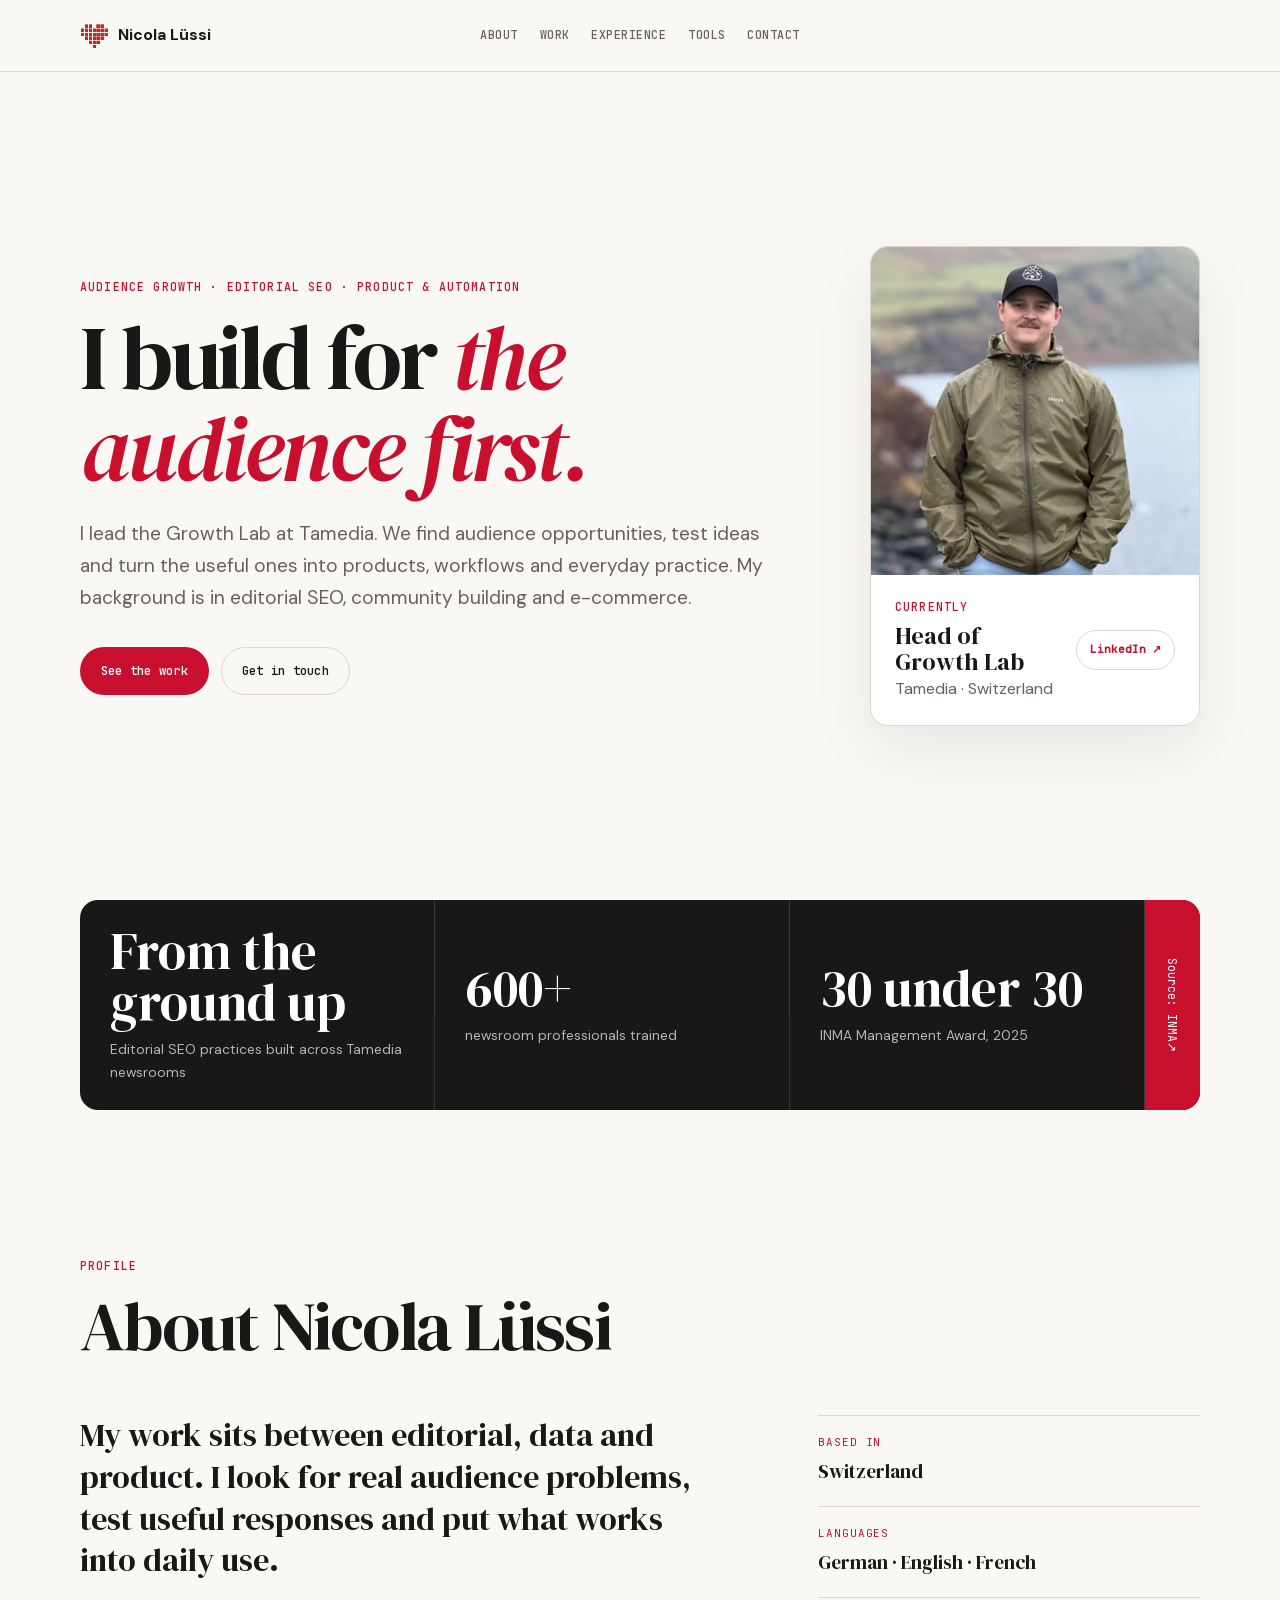
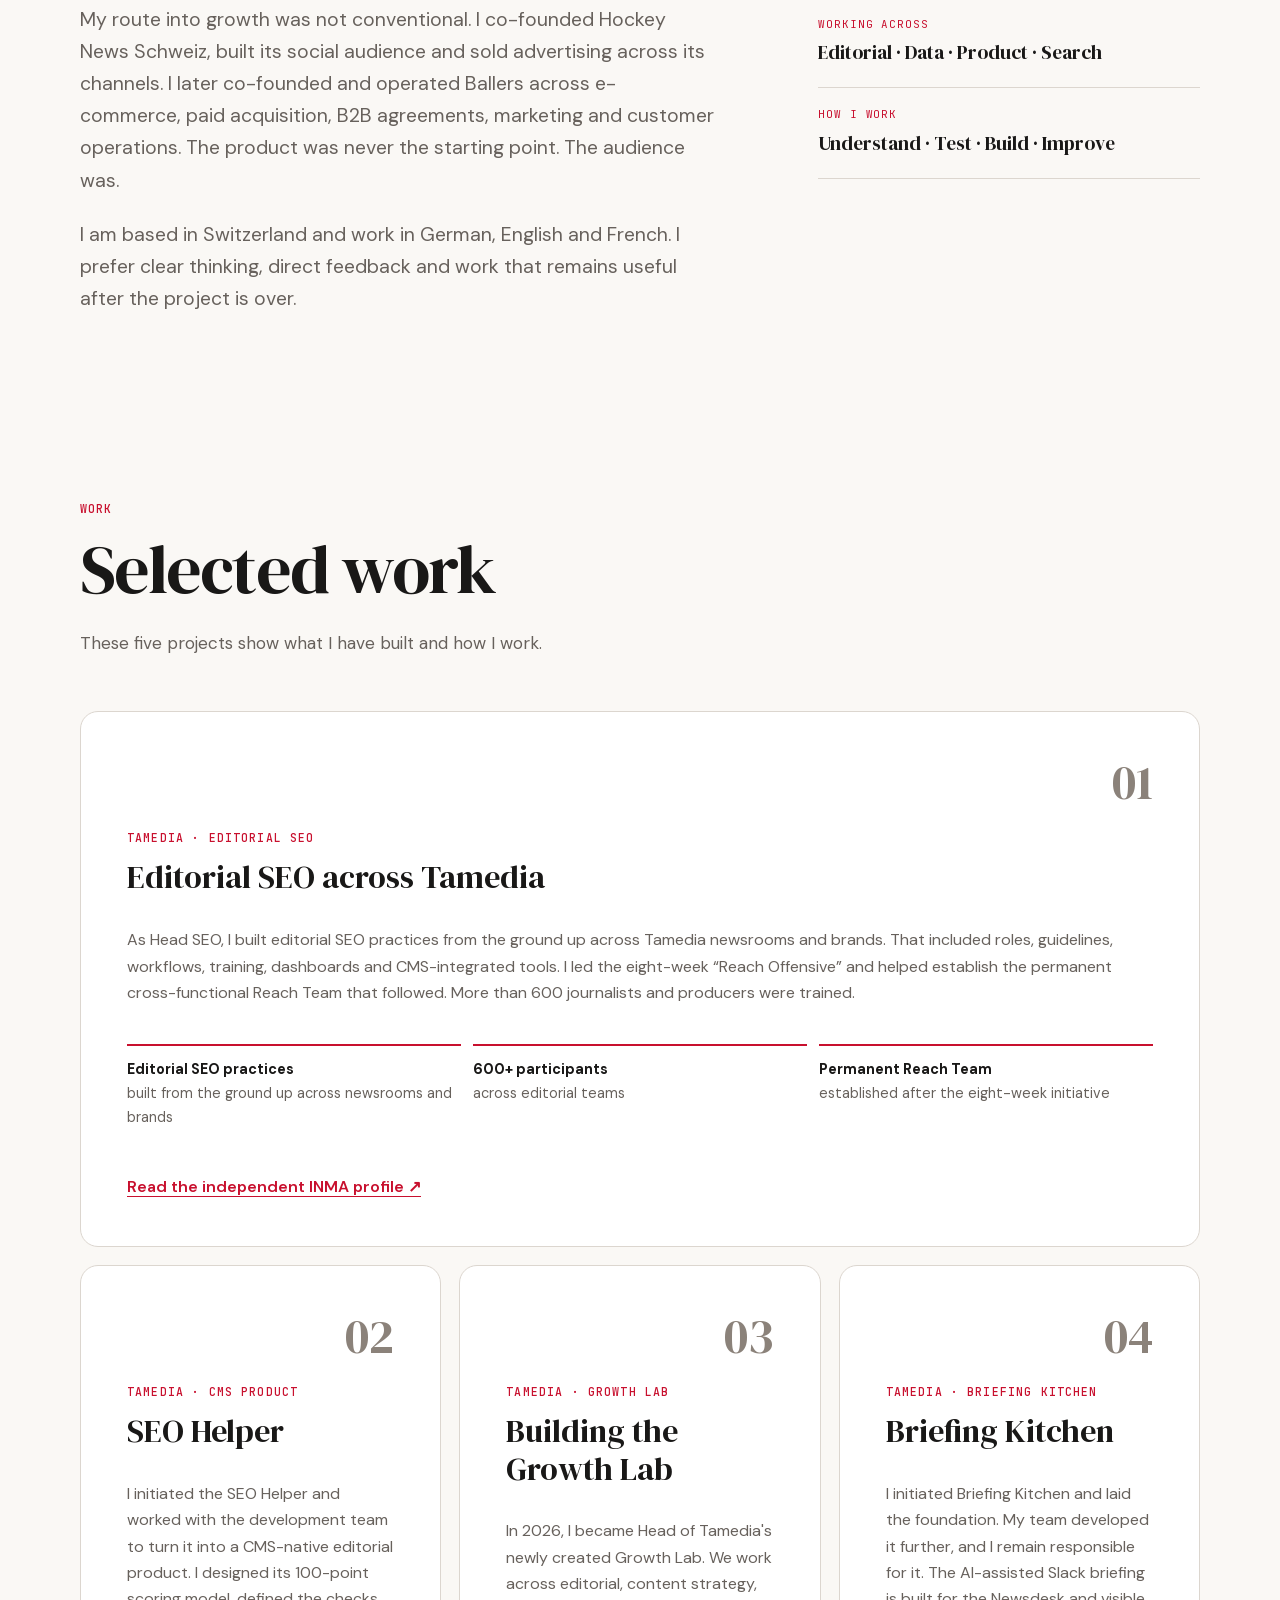
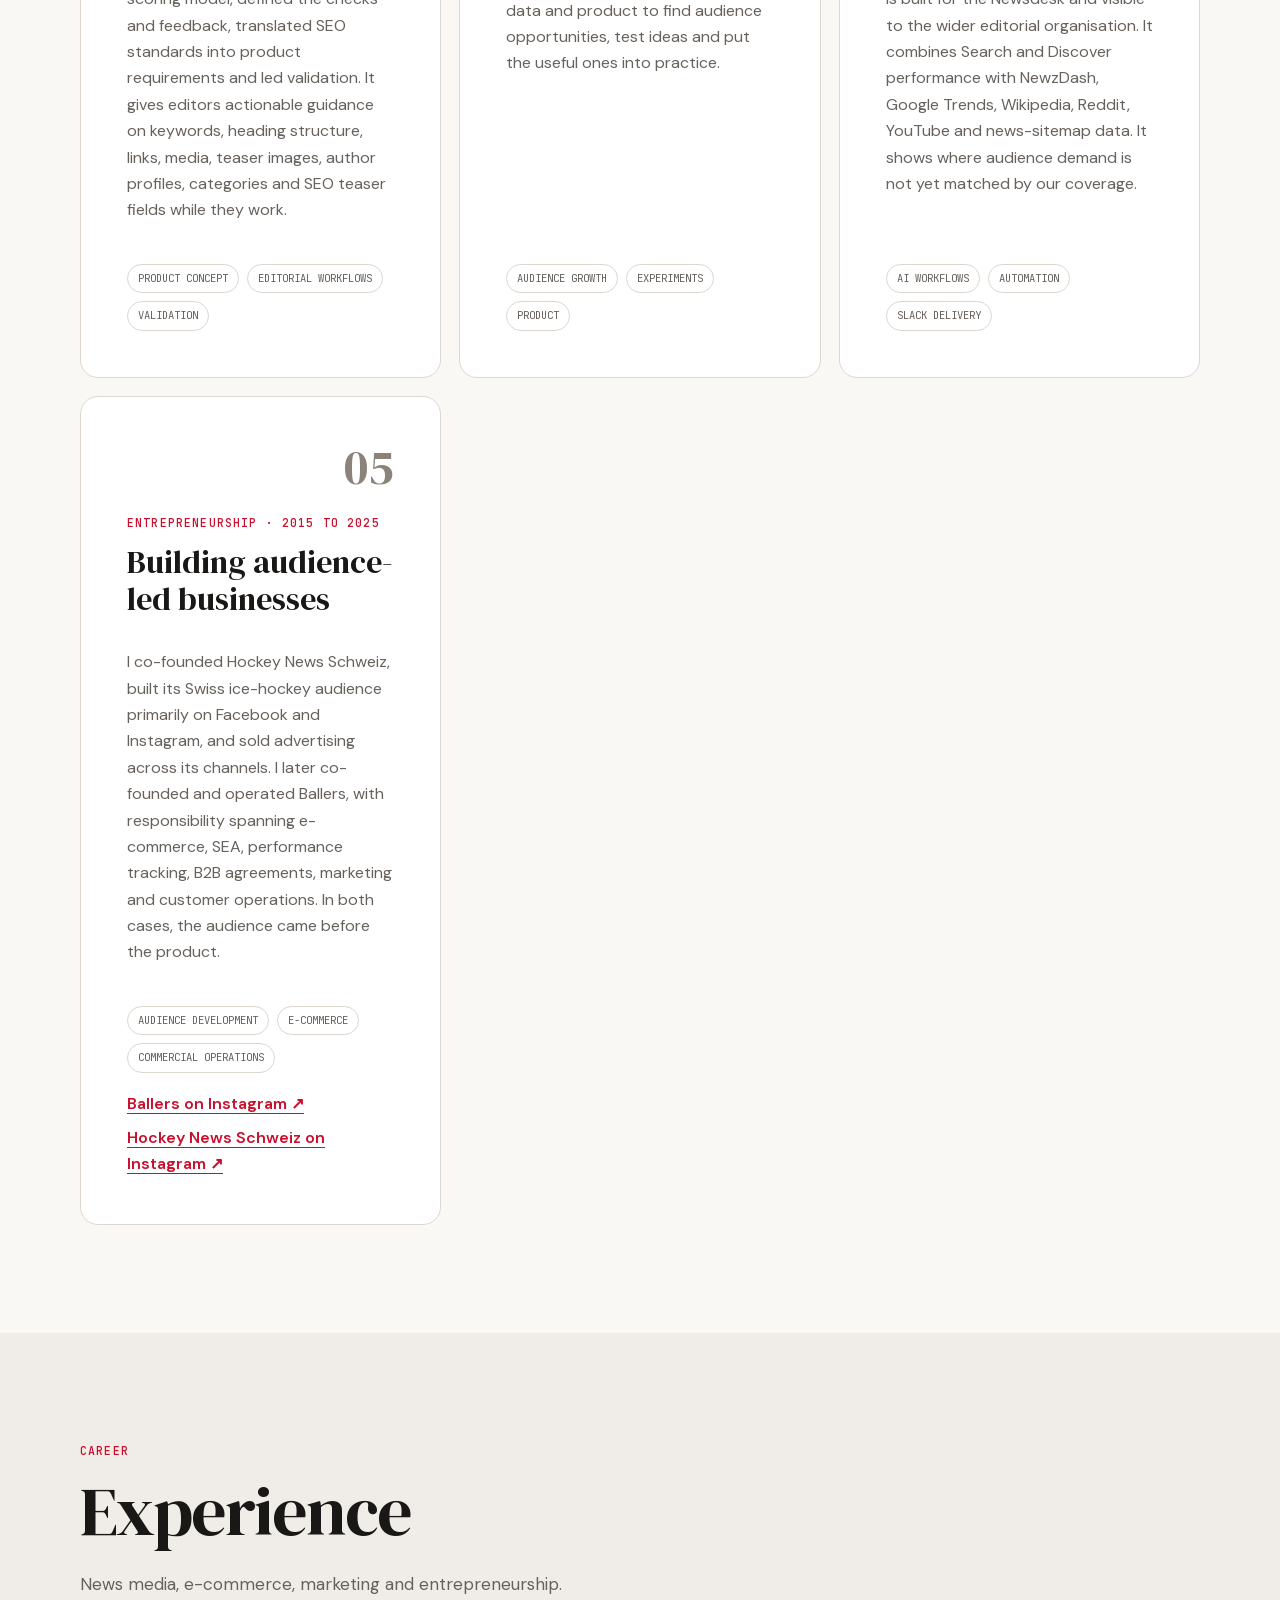
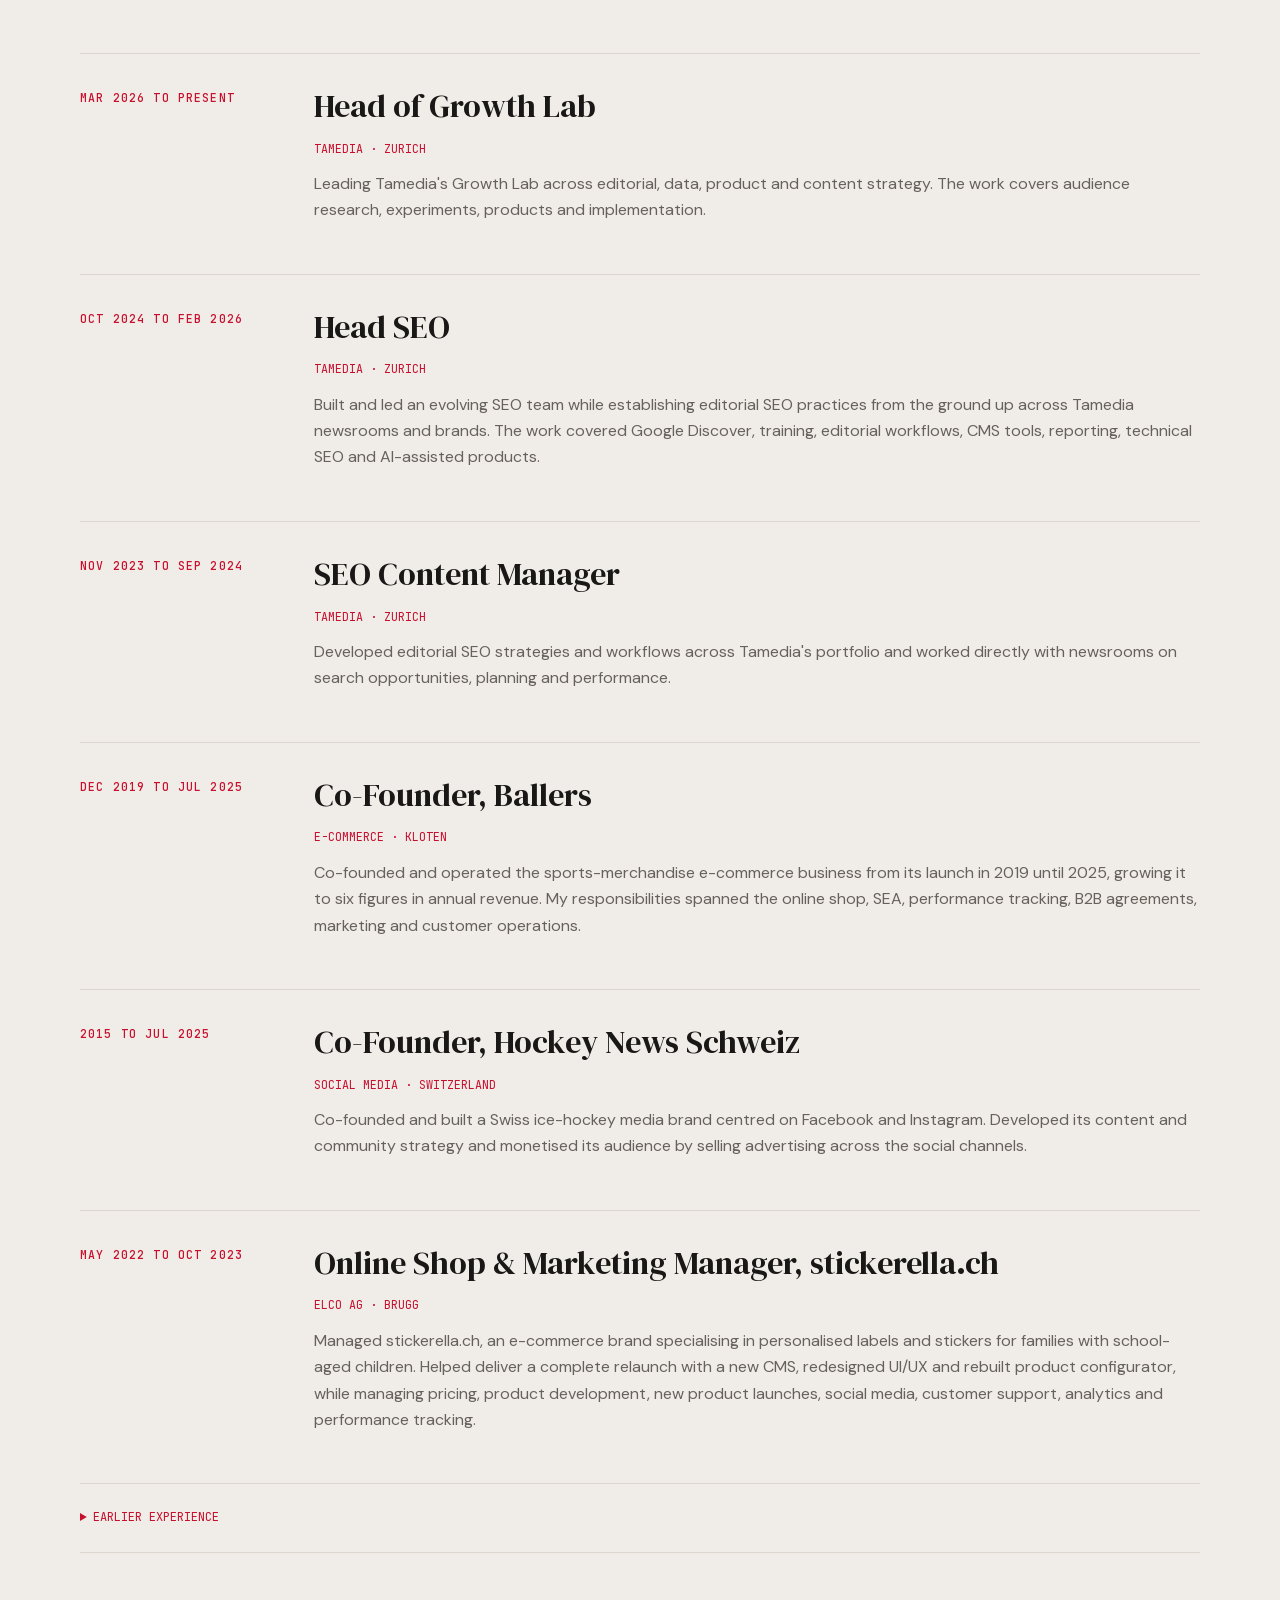
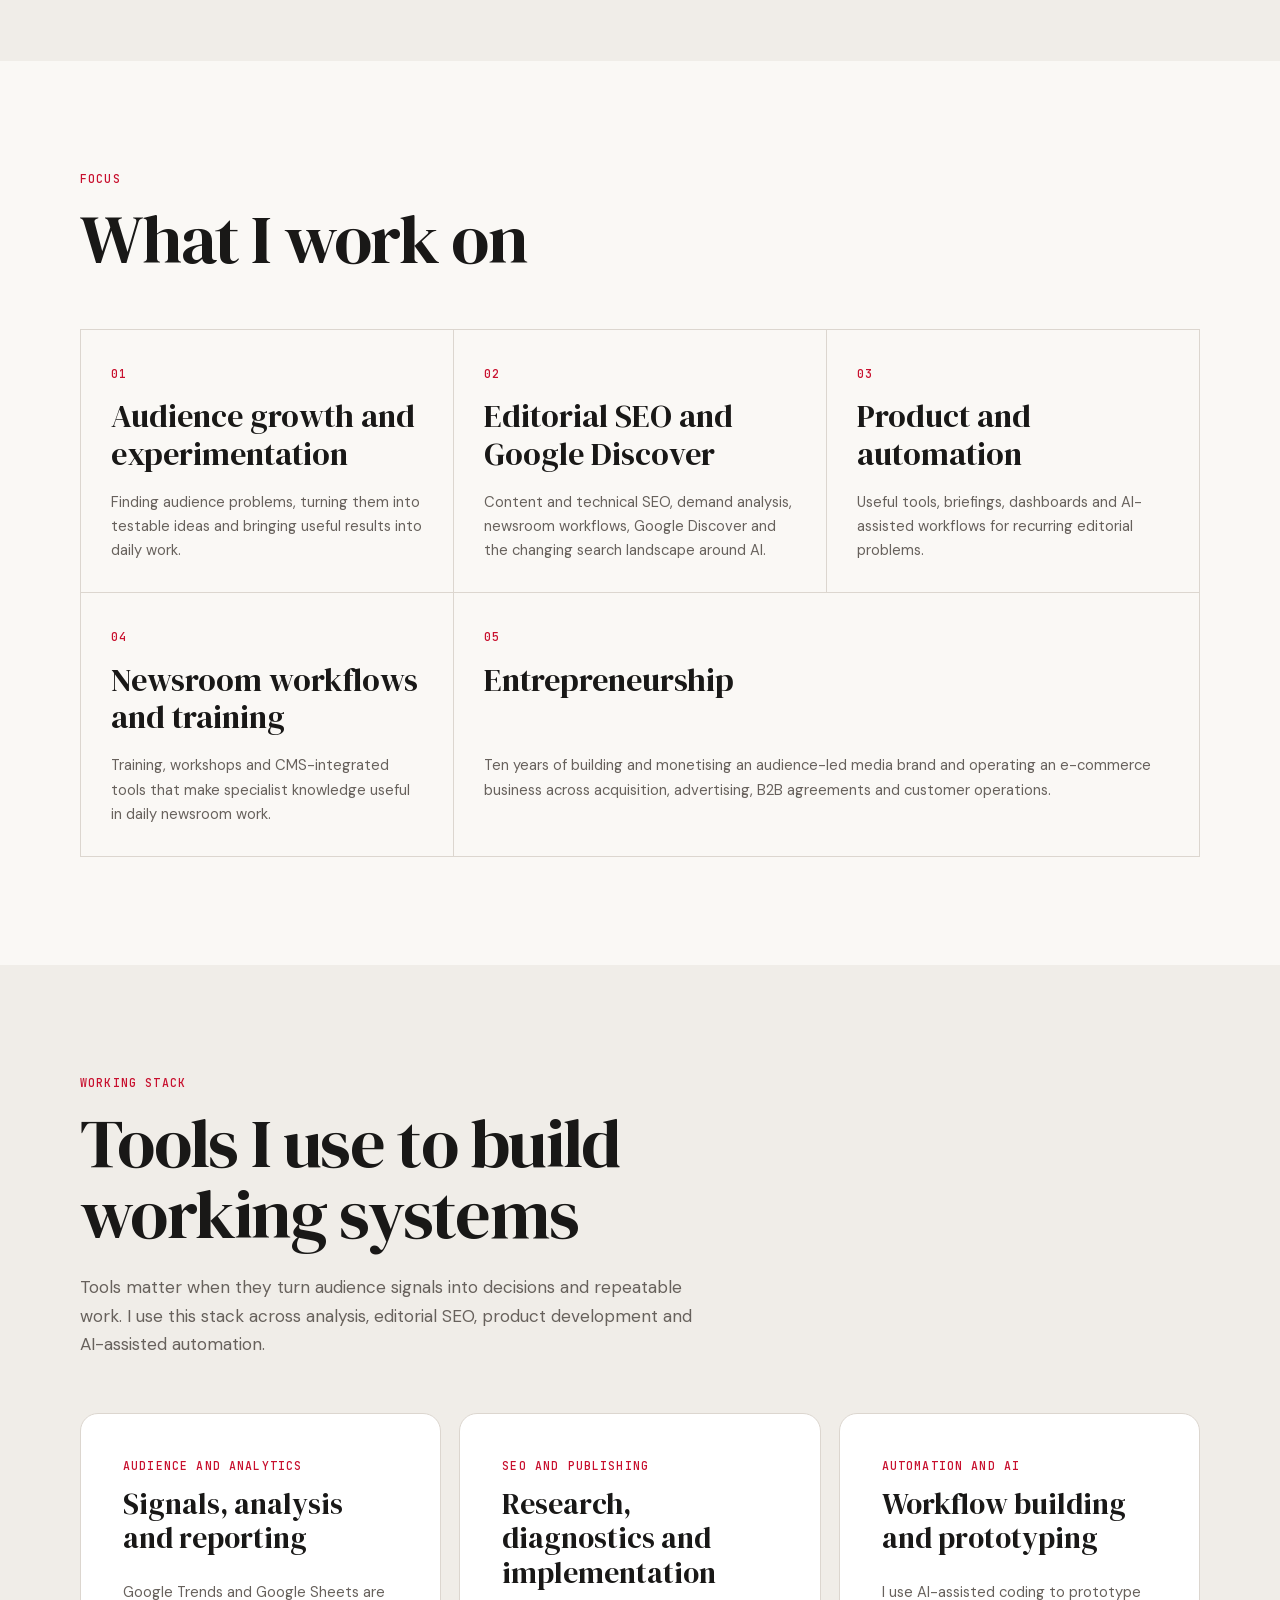
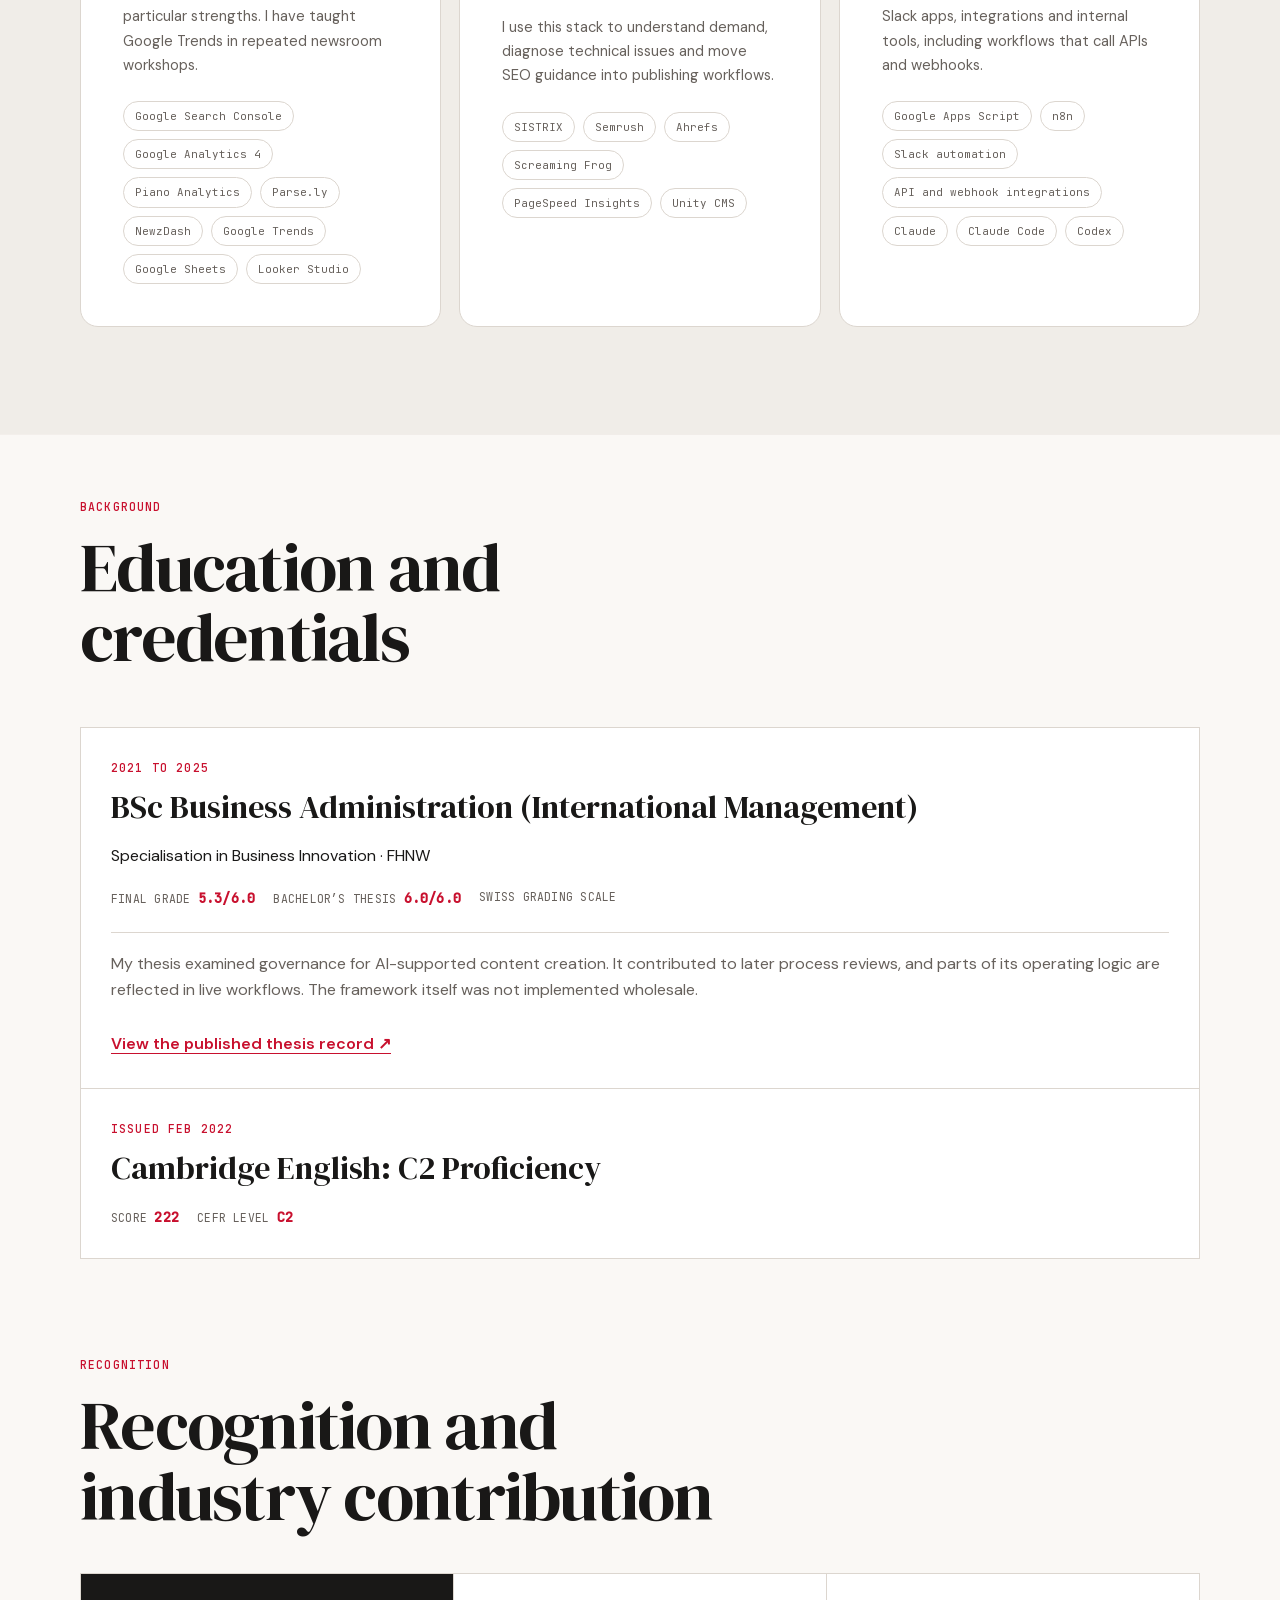
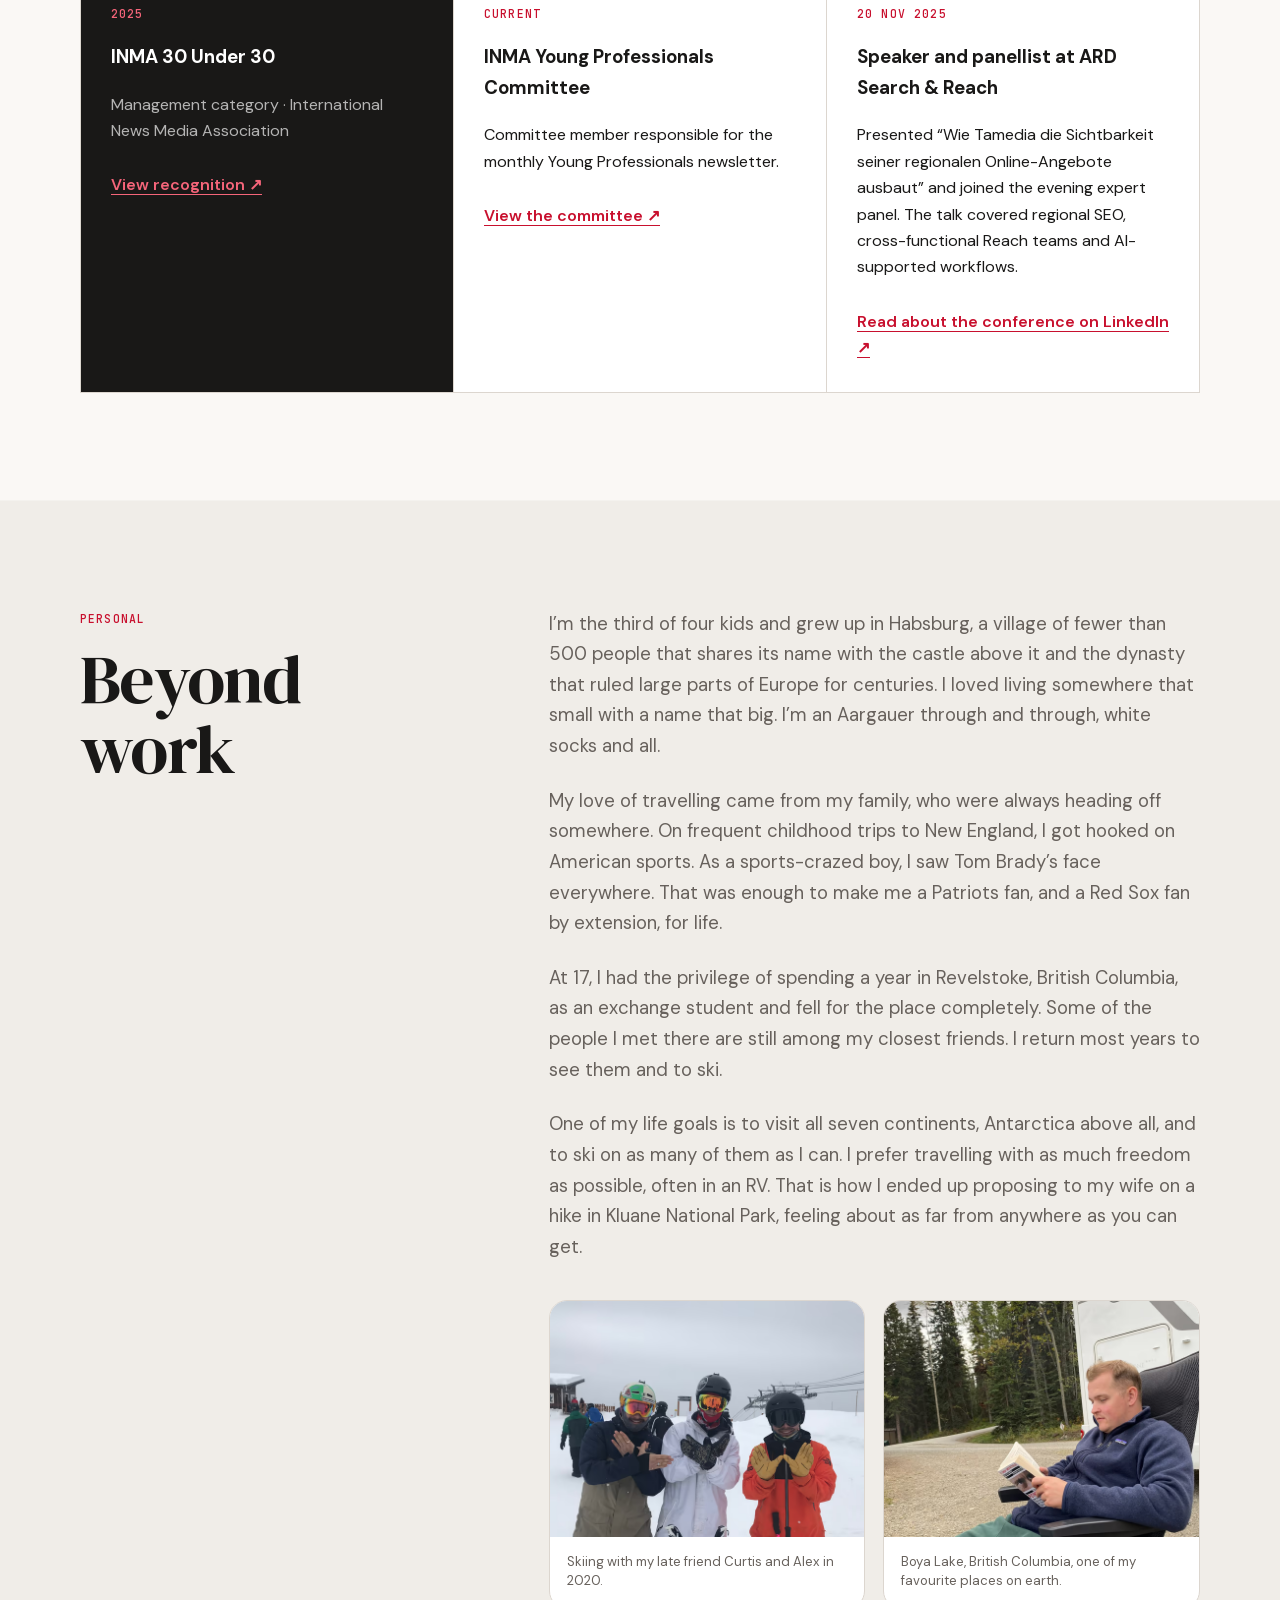
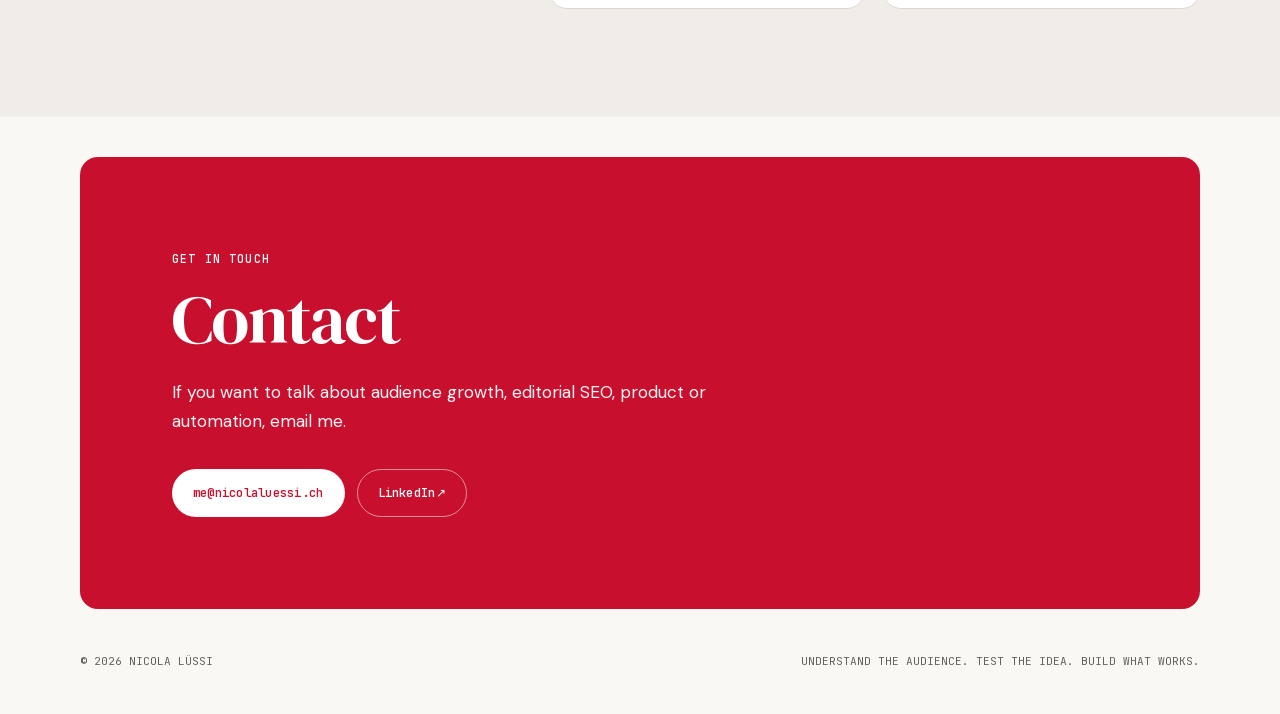
==== commit dcc48e65: "Expand personal profile and venture history" ====
--- a/index.html
+++ b/index.html
@@ -55,7 +55,7 @@
         "description": "Profile of Nicola Lüssi, Head of Growth Lab at Tamedia, working across audience growth, editorial SEO, product, automation and AI.",
         "inLanguage": "en",
         "dateCreated": "2026-03-25T11:02:04+01:00",
-        "dateModified": "2026-07-29T11:37:15+02:00",
+        "dateModified": "2026-08-04T15:20:00+02:00",
         "isPartOf": {"@id": "https://nicolaluessi.ch/#website"},
         "mainEntity": {"@id": "https://nicolaluessi.ch/#person"}
       },
@@ -235,7 +235,7 @@
       <div class="about-layout">
         <div class="about-copy">
           <p>My work sits between editorial, data and product. I look for real audience problems, test useful responses and put what works into daily use.</p>
-          <p>My route into growth was not conventional. I co-founded Hockey News Schweiz and built a Swiss ice-hockey community on Facebook and Instagram. I later co-founded and ran Ballers, a sports-merchandise e-commerce business. The product was never the starting point. The audience was.</p>
+          <p>My route into growth was not conventional. I co-founded Hockey News Schweiz, built its social audience and sold advertising across its channels. I later co-founded and operated Ballers across e-commerce, paid acquisition, B2B agreements, marketing and customer operations. The product was never the starting point. The audience was.</p>
           <p>I am based in Switzerland and work in German, English and French. I prefer clear thinking, direct feedback and work that remains useful after the project is over.</p>
         </div>
         <dl class="about-facts">
@@ -303,10 +303,10 @@
         <article class="impact-card">
           <div class="card-number" aria-hidden="true">05</div>
           <p class="card-kicker">Entrepreneurship · 2015 to 2025</p>
-          <h3>Hockey News Schweiz and Ballers</h3>
-          <p>I co-founded Hockey News Schweiz and built a Swiss ice-hockey community mainly on Facebook and Instagram. We briefly operated a separate news website, but social media remained the core. I later co-founded Ballers and ran the sports-merchandise e-commerce business from 2019 to 2025. In both cases, the audience came before the product.</p>
+          <h3>Building audience-led businesses</h3>
+          <p>I co-founded Hockey News Schweiz, built its Swiss ice-hockey audience primarily on Facebook and Instagram, and sold advertising across its channels. I later co-founded and operated Ballers, with responsibility spanning e-commerce, SEA, performance tracking, B2B agreements, marketing and customer operations. In both cases, the audience came before the product.</p>
           <ul class="tag-list" aria-label="Topics">
-            <li>Social media</li><li>E-commerce</li><li>Community</li>
+            <li>Audience development</li><li>E-commerce</li><li>Commercial operations</li>
           </ul>
           <nav class="card-links" aria-label="Venture profiles">
             <a href="https://www.instagram.com/ballers.ch/" target="_blank" rel="noopener noreferrer">Ballers on Instagram <span aria-hidden="true">↗</span></a>
@@ -353,7 +353,7 @@
           <div>
             <h3>Co-Founder, Ballers</h3>
             <p class="timeline-org">E-commerce · Kloten</p>
-            <p>Co-founded and operated the sports-merchandise e-commerce venture from its launch in 2019 until 2025, with responsibility for its shop, marketing and operations.</p>
+            <p>Co-founded and operated the sports-merchandise e-commerce business from its launch in 2019 until 2025, growing it to six figures in annual revenue. My responsibilities spanned the online shop, SEA, performance tracking, B2B agreements, marketing and customer operations.</p>
           </div>
         </article>
         <article class="timeline-item">
@@ -361,15 +361,15 @@
           <div>
             <h3>Co-Founder, Hockey News Schweiz</h3>
             <p class="timeline-org">Social media · Switzerland</p>
-            <p>Co-founded and grew a Swiss ice-hockey brand built primarily on Facebook and Instagram, with a news website operated briefly alongside its social channels.</p>
+            <p>Co-founded and built a Swiss ice-hockey media brand centred on Facebook and Instagram. Developed its content and community strategy and monetised its audience by selling advertising across the social channels.</p>
           </div>
         </article>
         <article class="timeline-item">
           <p class="timeline-date">May 2022 to Oct 2023</p>
           <div>
-            <h3>Online Shop / Marketing Manager</h3>
+            <h3>Online Shop &amp; Marketing Manager, stickerella.ch</h3>
             <p class="timeline-org">ELCO AG · Brugg</p>
-            <p>Managed the online shop and digital marketing for a sub-brand of a leading Swiss stationery company.</p>
+            <p>Managed stickerella.ch, an e-commerce brand specialising in personalised labels and stickers for families with school-aged children. Helped deliver a complete relaunch with a new CMS, redesigned UI/UX and rebuilt product configurator, while managing pricing, product development, new product launches, social media, customer support, analytics and performance tracking.</p>
           </div>
         </article>
         <details class="earlier-experience">
@@ -419,7 +419,7 @@
         <article>
           <span class="capability-index">05</span>
           <h3>Entrepreneurship</h3>
-          <p>Ten years of building and operating a social-media community and an e-commerce business.</p>
+          <p>Ten years of building and monetising an audience-led media brand and operating an e-commerce business across acquisition, advertising, B2B agreements and customer operations.</p>
         </article>
       </div>
     </section>
@@ -532,6 +532,59 @@
       </section>
     </section>
 
+    <section class="section section-tinted personal" id="beyond-work" aria-labelledby="beyond-work-title">
+      <div class="personal-layout">
+        <div class="section-heading">
+          <p class="eyebrow">Personal</p>
+          <h2 id="beyond-work-title">Beyond work</h2>
+        </div>
+        <div class="personal-copy">
+          <p>I’m the third of four kids and grew up in Habsburg, a village of fewer than 500 people that shares its name with the castle above it and the dynasty that ruled large parts of Europe for centuries. I loved living somewhere that small with a name that big. I’m an Aargauer through and through, white socks and all.</p>
+          <p>My love of travelling came from my family, who were always heading off somewhere. On frequent childhood trips to New England, I got hooked on American sports. As a sports-crazed boy, I saw Tom Brady’s face everywhere. That was enough to make me a Patriots fan, and a Red Sox fan by extension, for life.</p>
+          <p>At 17, I had the privilege of spending a year in Revelstoke, British Columbia, as an exchange student and fell for the place completely. Some of the people I met there are still among my closest friends. I return most years to see them and to ski.</p>
+          <p>One of my life goals is to visit all seven continents, Antarctica above all, and to ski on as many of them as I can. I prefer travelling with as much freedom as possible, often in an RV. That is how I ended up proposing to my wife on a hike in Kluane National Park, feeling about as far from anywhere as you can get.</p>
+          <div class="personal-gallery">
+            <figure class="personal-photo">
+              <picture>
+                <source
+                  type="image/avif"
+                  srcset="/assets/personal/moment-02-640.avif 640w, /assets/personal/moment-02-1280.avif 1280w"
+                  sizes="(max-width: 680px) calc(100vw - 64px), 350px">
+                <img
+                  src="/assets/personal/moment-02-1280.webp"
+                  srcset="/assets/personal/moment-02-640.webp 640w, /assets/personal/moment-02-1280.webp 1280w"
+                  sizes="(max-width: 680px) calc(100vw - 64px), 350px"
+                  width="1280"
+                  height="960"
+                  alt="Curtis, Nicola and Alex standing together in ski gear in 2020"
+                  loading="lazy"
+                  decoding="async">
+              </picture>
+              <figcaption>Skiing with my late friend Curtis and Alex in 2020.</figcaption>
+            </figure>
+            <figure class="personal-photo">
+              <picture>
+                <source
+                  type="image/avif"
+                  srcset="/assets/personal/moment-01-640.avif 640w, /assets/personal/moment-01-1280.avif 1280w"
+                  sizes="(max-width: 680px) calc(100vw - 64px), 350px">
+                <img
+                  src="/assets/personal/moment-01-1280.webp"
+                  srcset="/assets/personal/moment-01-640.webp 640w, /assets/personal/moment-01-1280.webp 1280w"
+                  sizes="(max-width: 680px) calc(100vw - 64px), 350px"
+                  width="1280"
+                  height="960"
+                  alt="Nicola reading beside an RV at Boya Lake in British Columbia"
+                  loading="lazy"
+                  decoding="async">
+              </picture>
+              <figcaption>Boya Lake, British Columbia, one of my favourite places on earth.</figcaption>
+            </figure>
+          </div>
+        </div>
+      </div>
+    </section>
+
     <section class="contact" id="contact" aria-labelledby="contact-title">
       <p class="eyebrow">Get in touch</p>
       <h2 id="contact-title">Contact</h2>
--- a/css/style.css
+++ b/css/style.css
@@ -822,6 +822,67 @@
   color: #f5657a;
 }
 
+.personal-layout {
+  display: grid;
+  grid-template-columns: minmax(260px, 0.72fr) minmax(0, 1.28fr);
+  gap: clamp(48px, 8vw, 112px);
+  align-items: start;
+}
+
+.personal-layout .section-heading {
+  position: sticky;
+  top: 118px;
+  margin-bottom: 0;
+}
+
+.personal-copy {
+  max-width: 720px;
+}
+
+.personal-copy p {
+  margin: 0 0 24px;
+  color: var(--muted);
+  font-size: clamp(1.02rem, 1.5vw, 1.16rem);
+}
+
+.personal-copy p:last-child {
+  margin-bottom: 0;
+}
+
+.personal-gallery {
+  display: grid;
+  grid-template-columns: repeat(2, minmax(0, 1fr));
+  gap: 18px;
+  margin-top: 38px;
+}
+
+.personal-photo {
+  overflow: hidden;
+  margin: 0;
+  border: 1px solid var(--line);
+  border-radius: var(--radius);
+  background: var(--paper);
+}
+
+.personal-photo picture,
+.personal-photo img {
+  display: block;
+  width: 100%;
+}
+
+.personal-photo img {
+  height: auto;
+  aspect-ratio: 4 / 3;
+  object-fit: cover;
+}
+
+.personal-photo figcaption {
+  padding: 15px 17px 17px;
+  color: var(--muted);
+  font-size: 0.82rem;
+  line-height: 1.45;
+}
+
 .contact {
   width: min(calc(100% - 48px), var(--content));
   margin: 40px auto 0;
@@ -901,6 +962,15 @@
 
   .about-layout {
     grid-template-columns: 1fr;
+  }
+
+  .personal-layout {
+    grid-template-columns: 1fr;
+  }
+
+  .personal-layout .section-heading {
+    position: static;
+    margin-bottom: 0;
   }
 
   .impact-grid {
@@ -1033,6 +1103,10 @@
     min-height: auto;
   }
 
+  .personal-gallery {
+    grid-template-columns: 1fr;
+  }
+
   .contact {
     margin-top: 0;
     padding: 42px 28px;
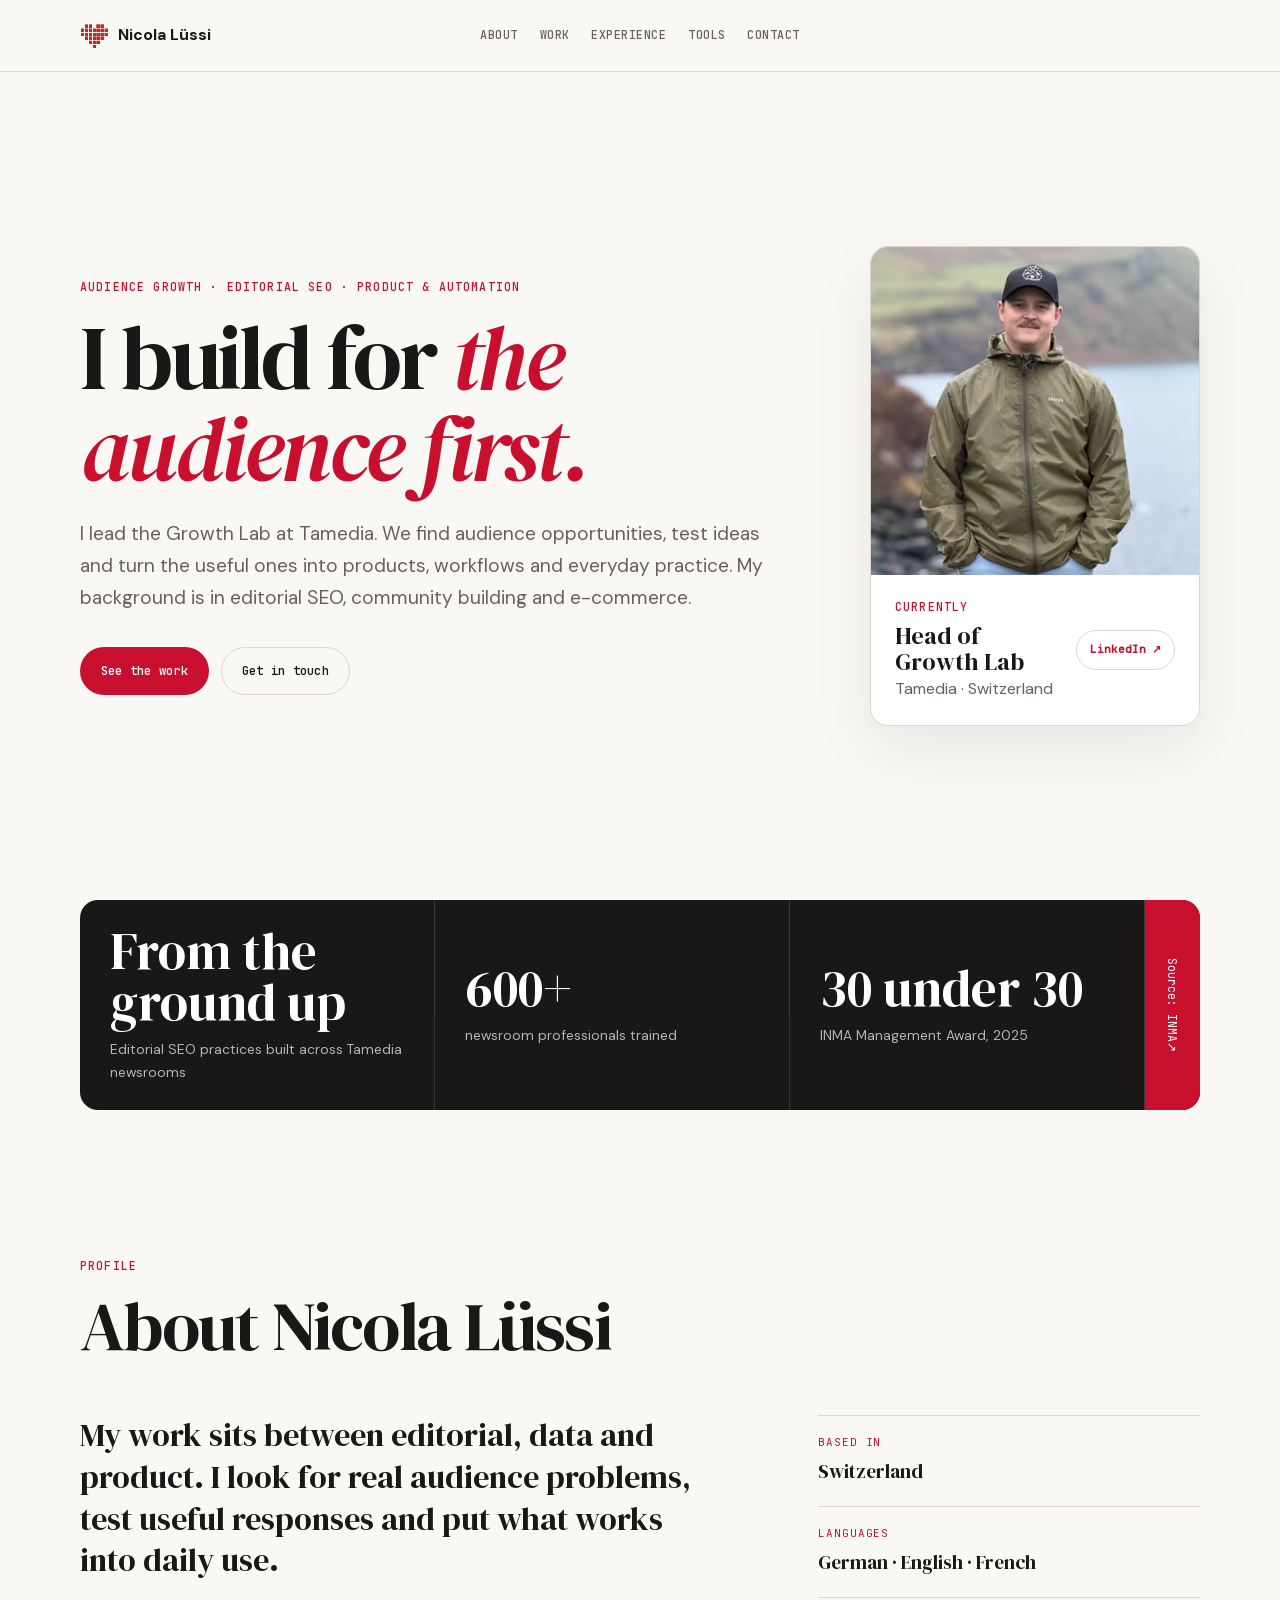
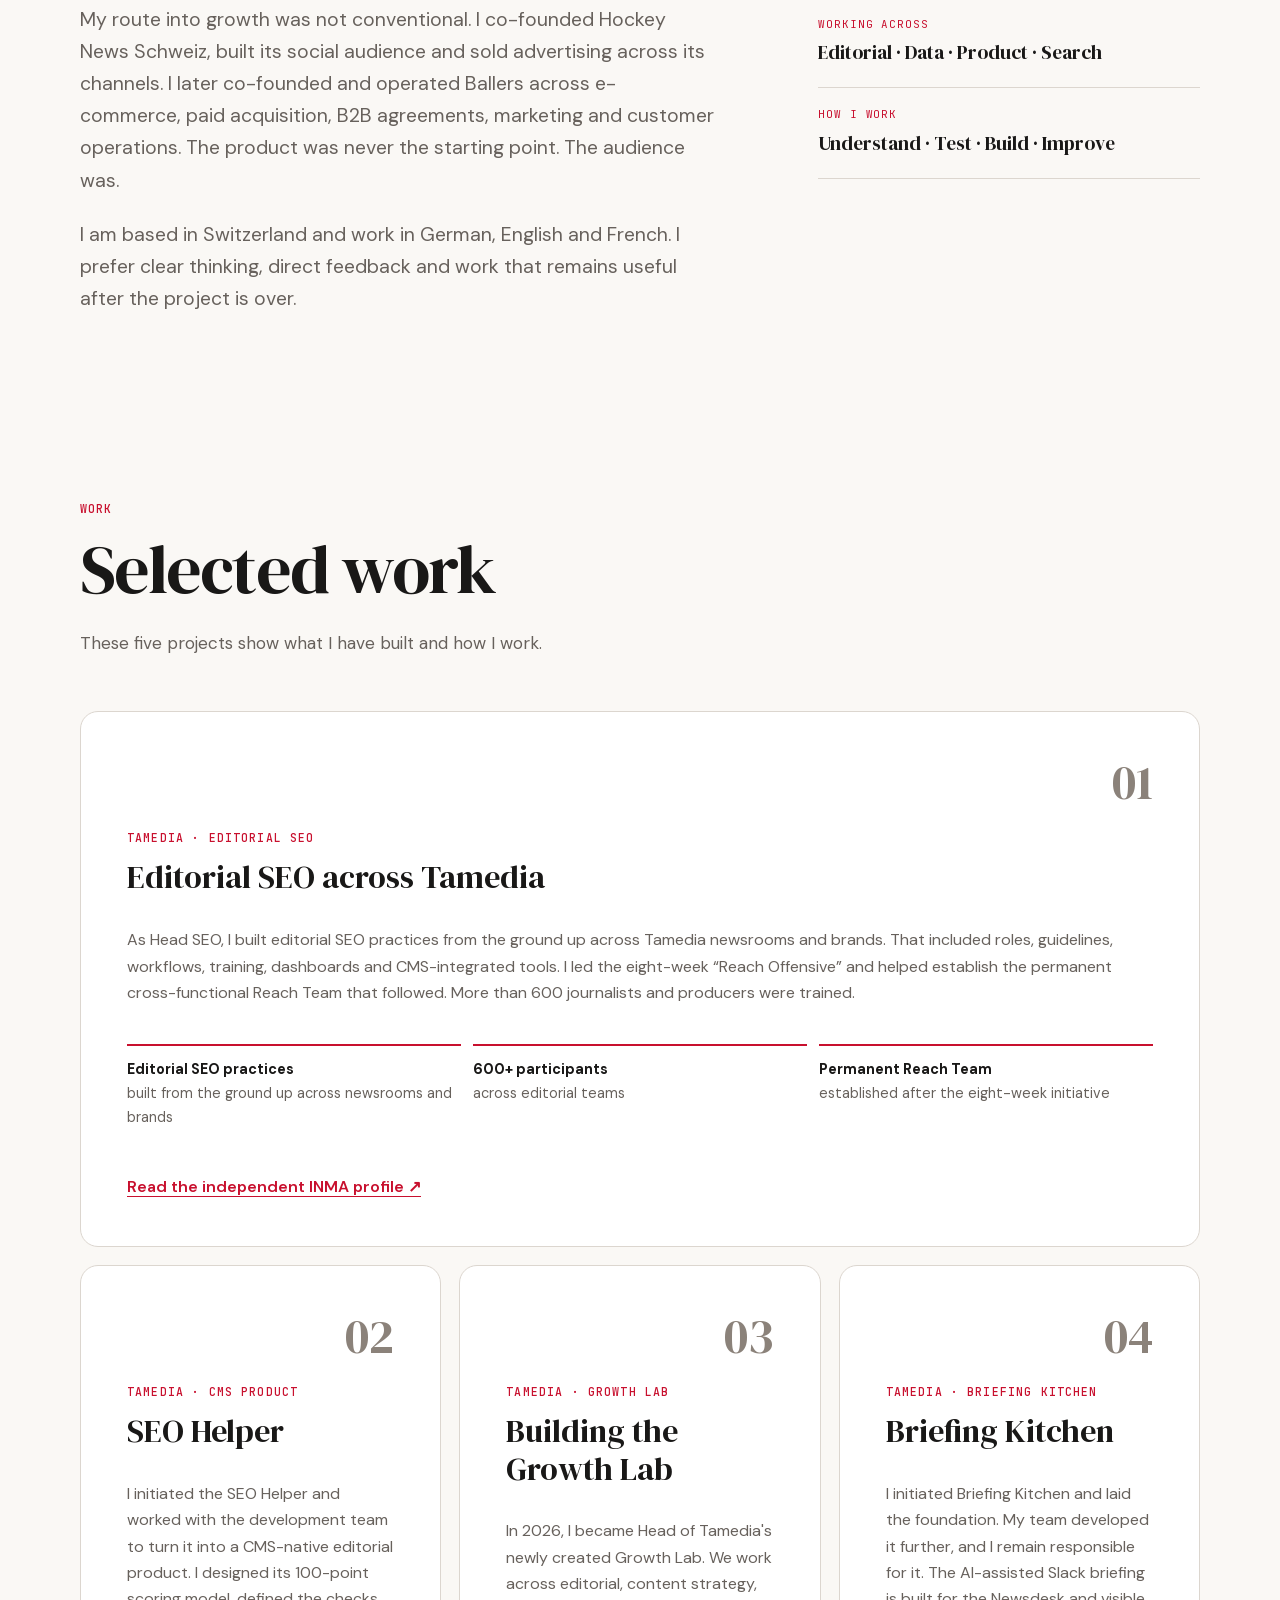
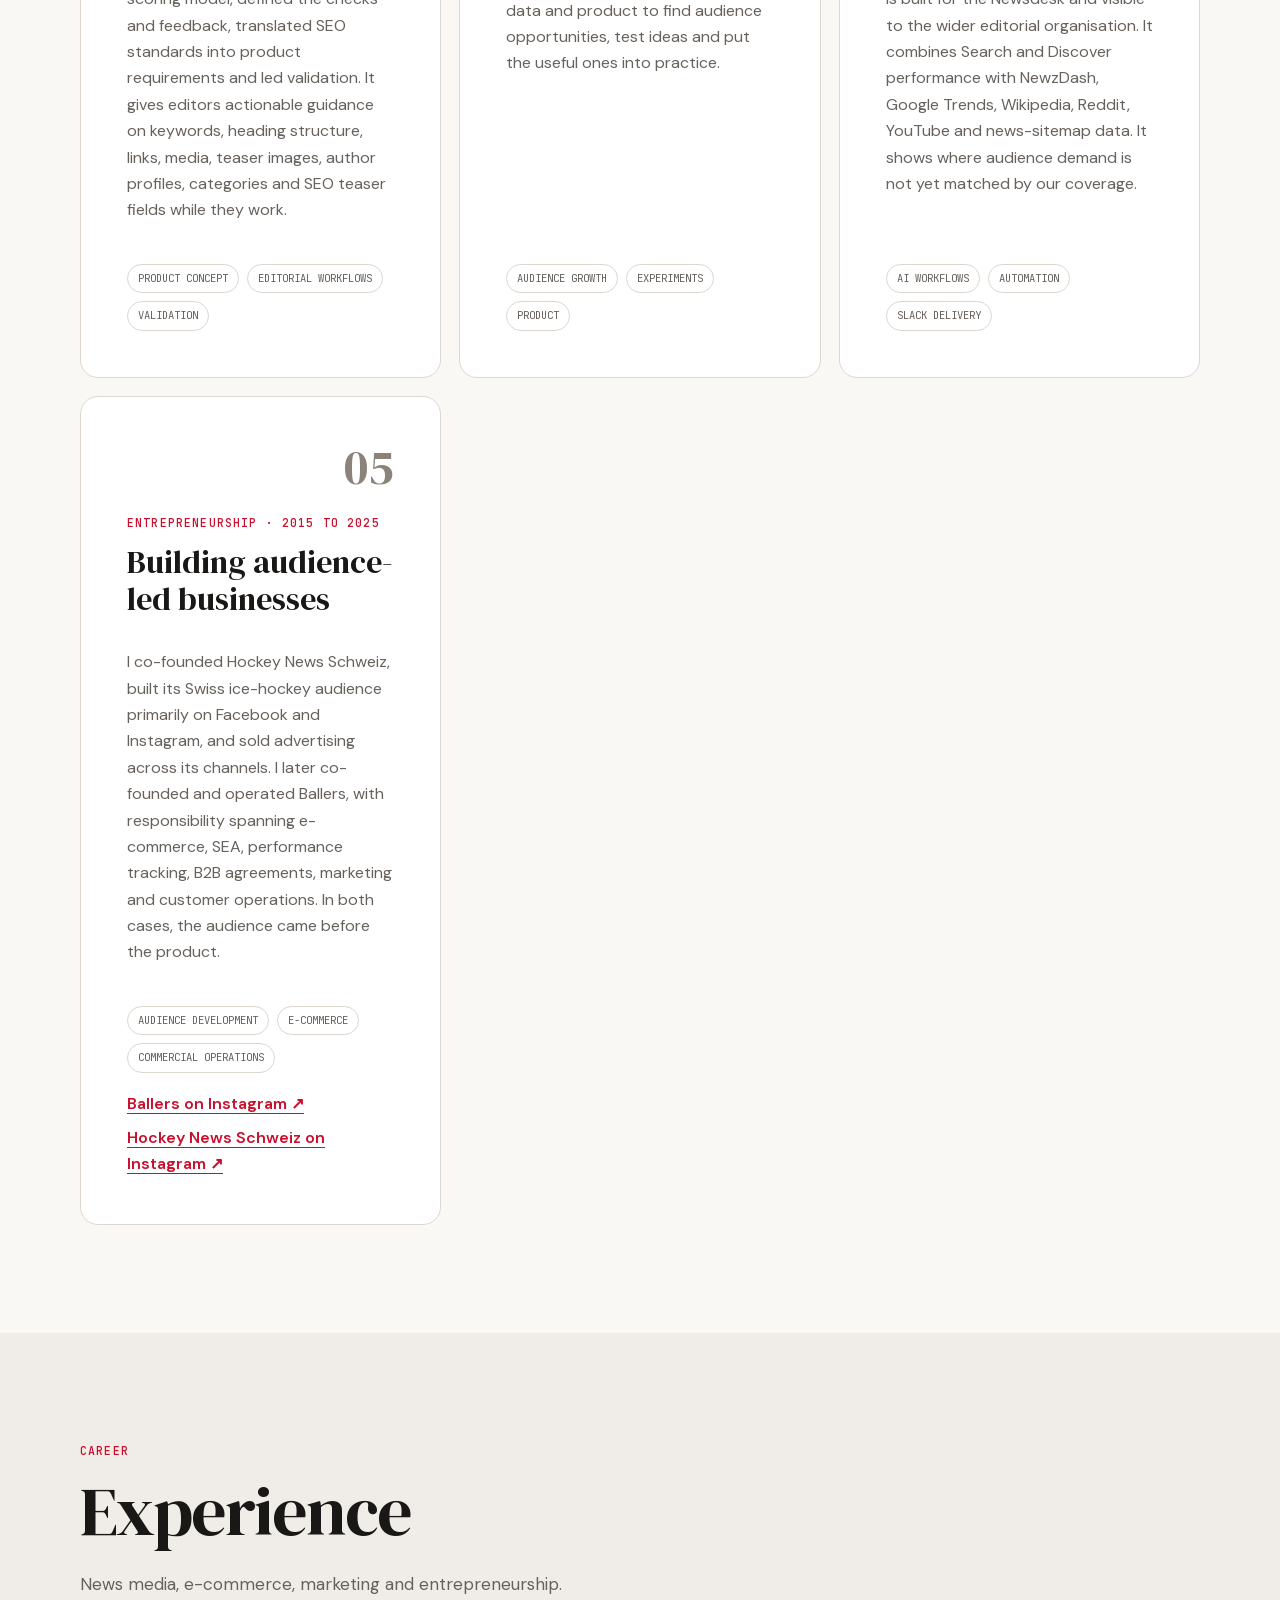
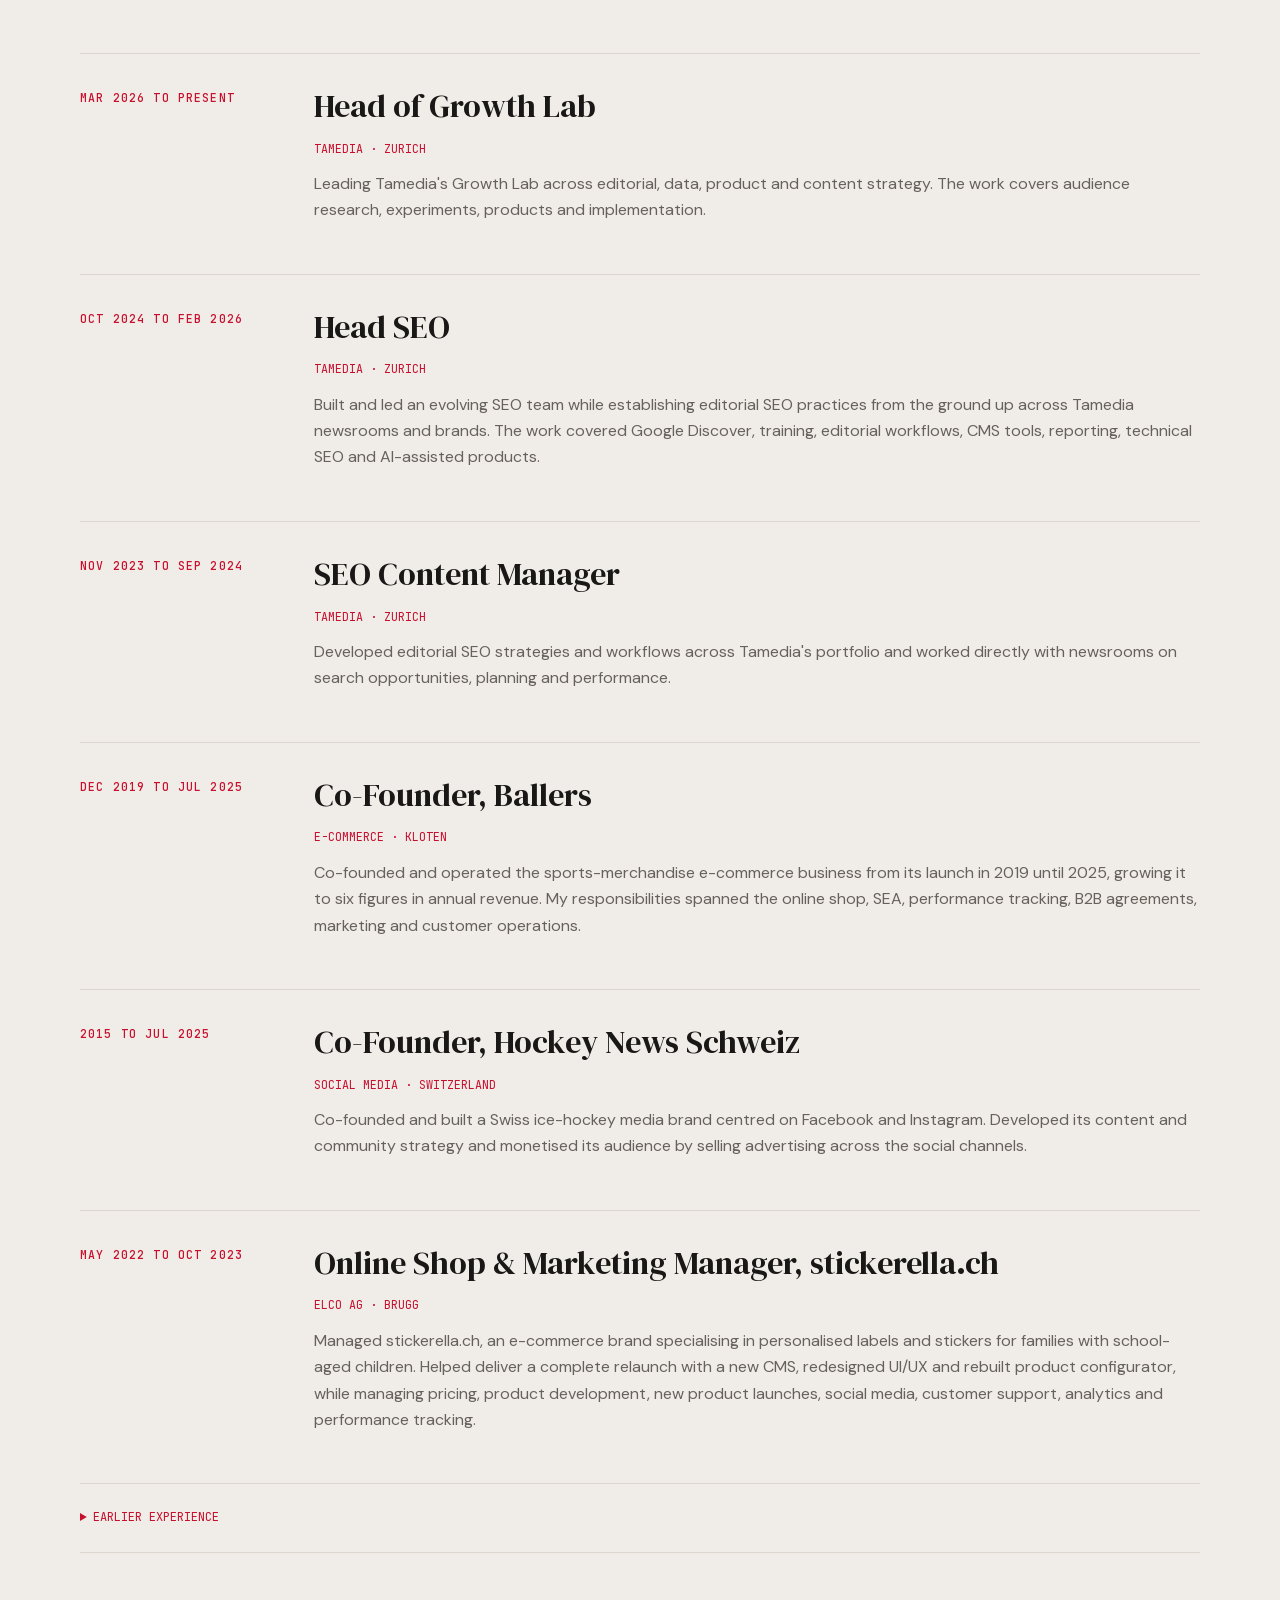
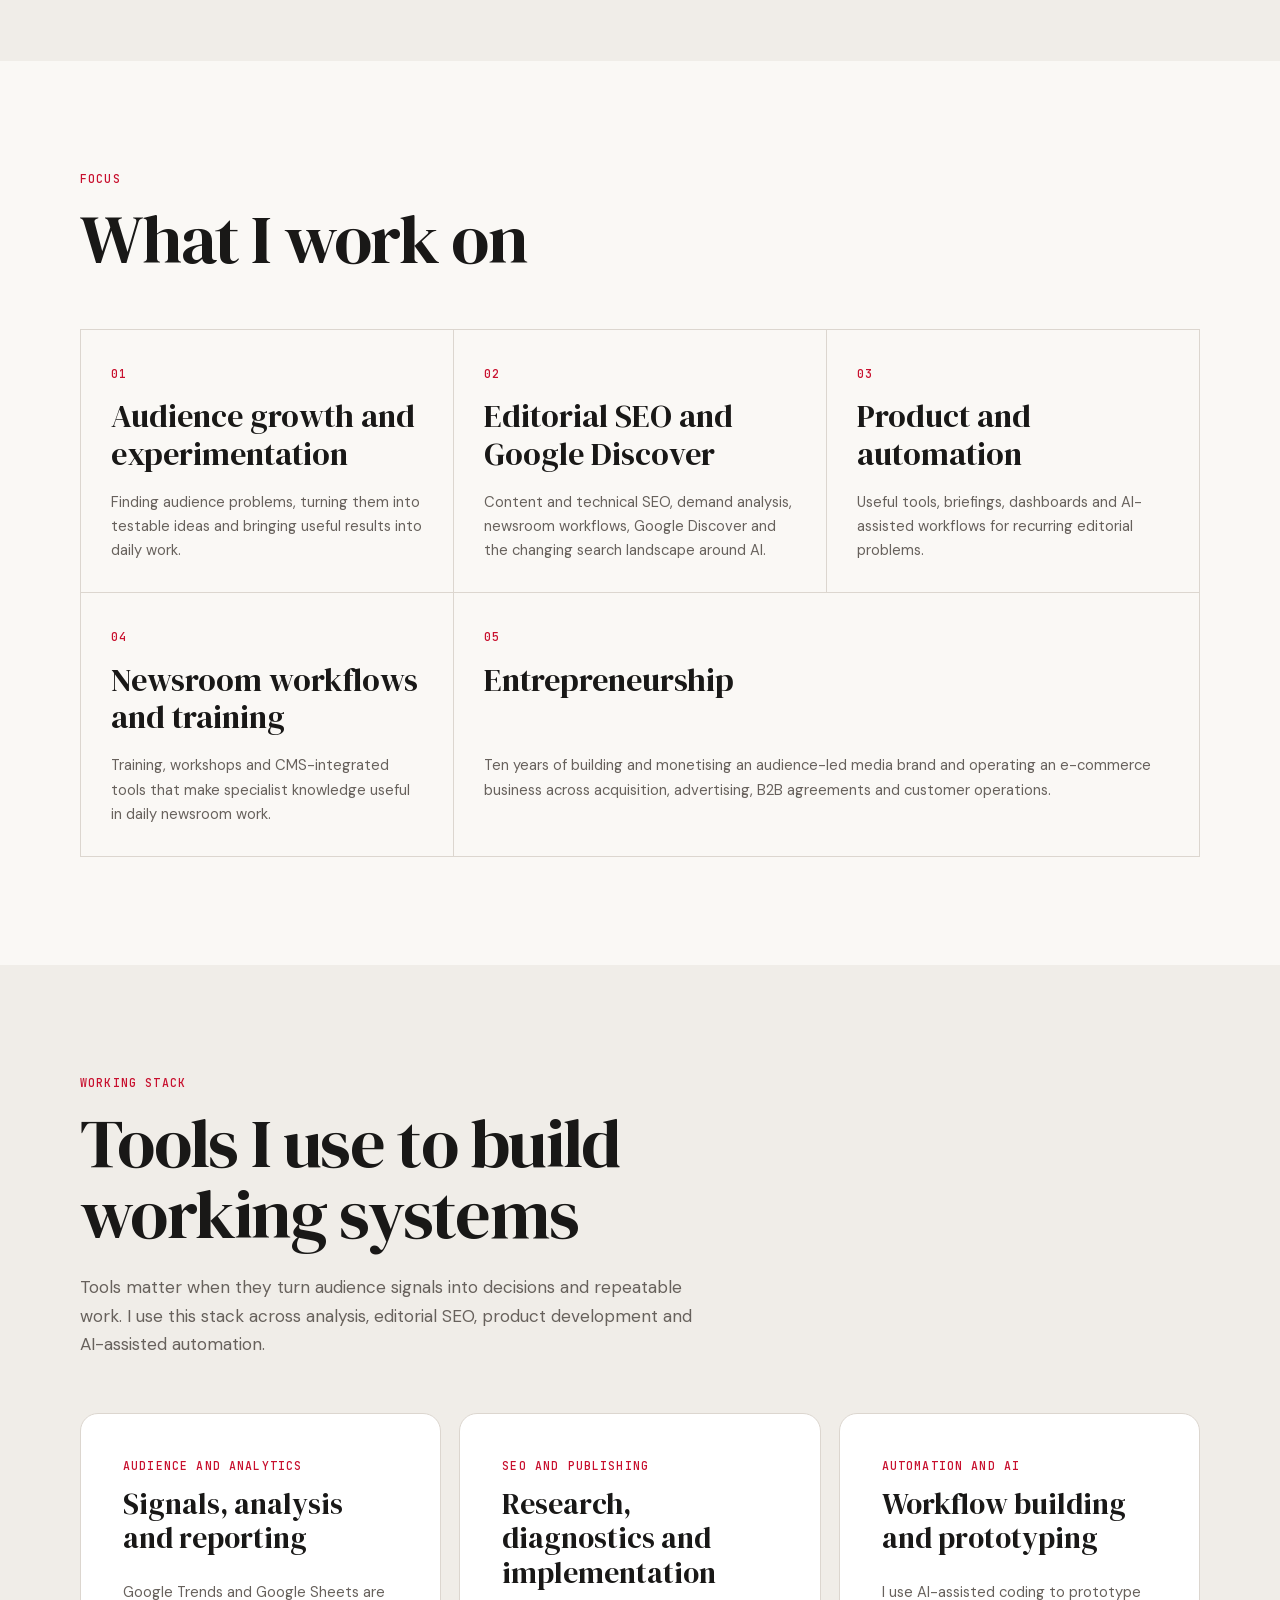
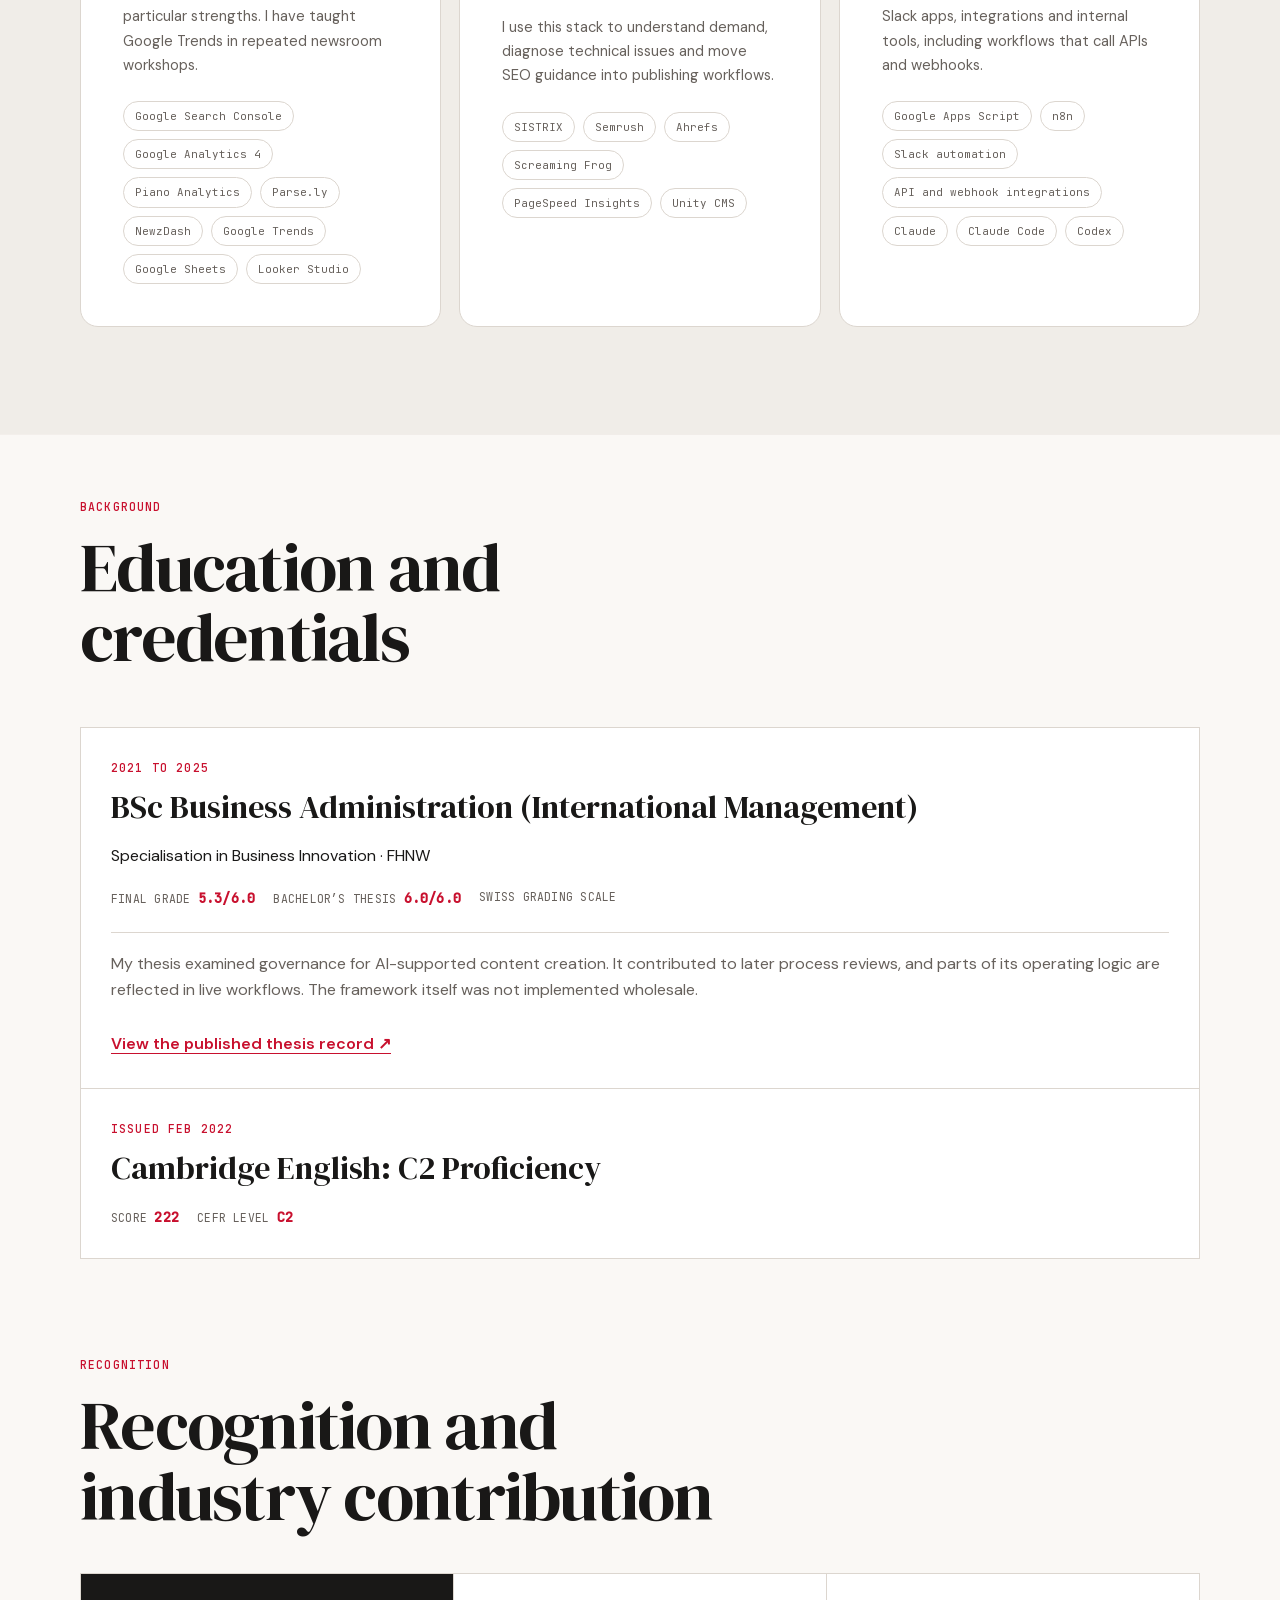
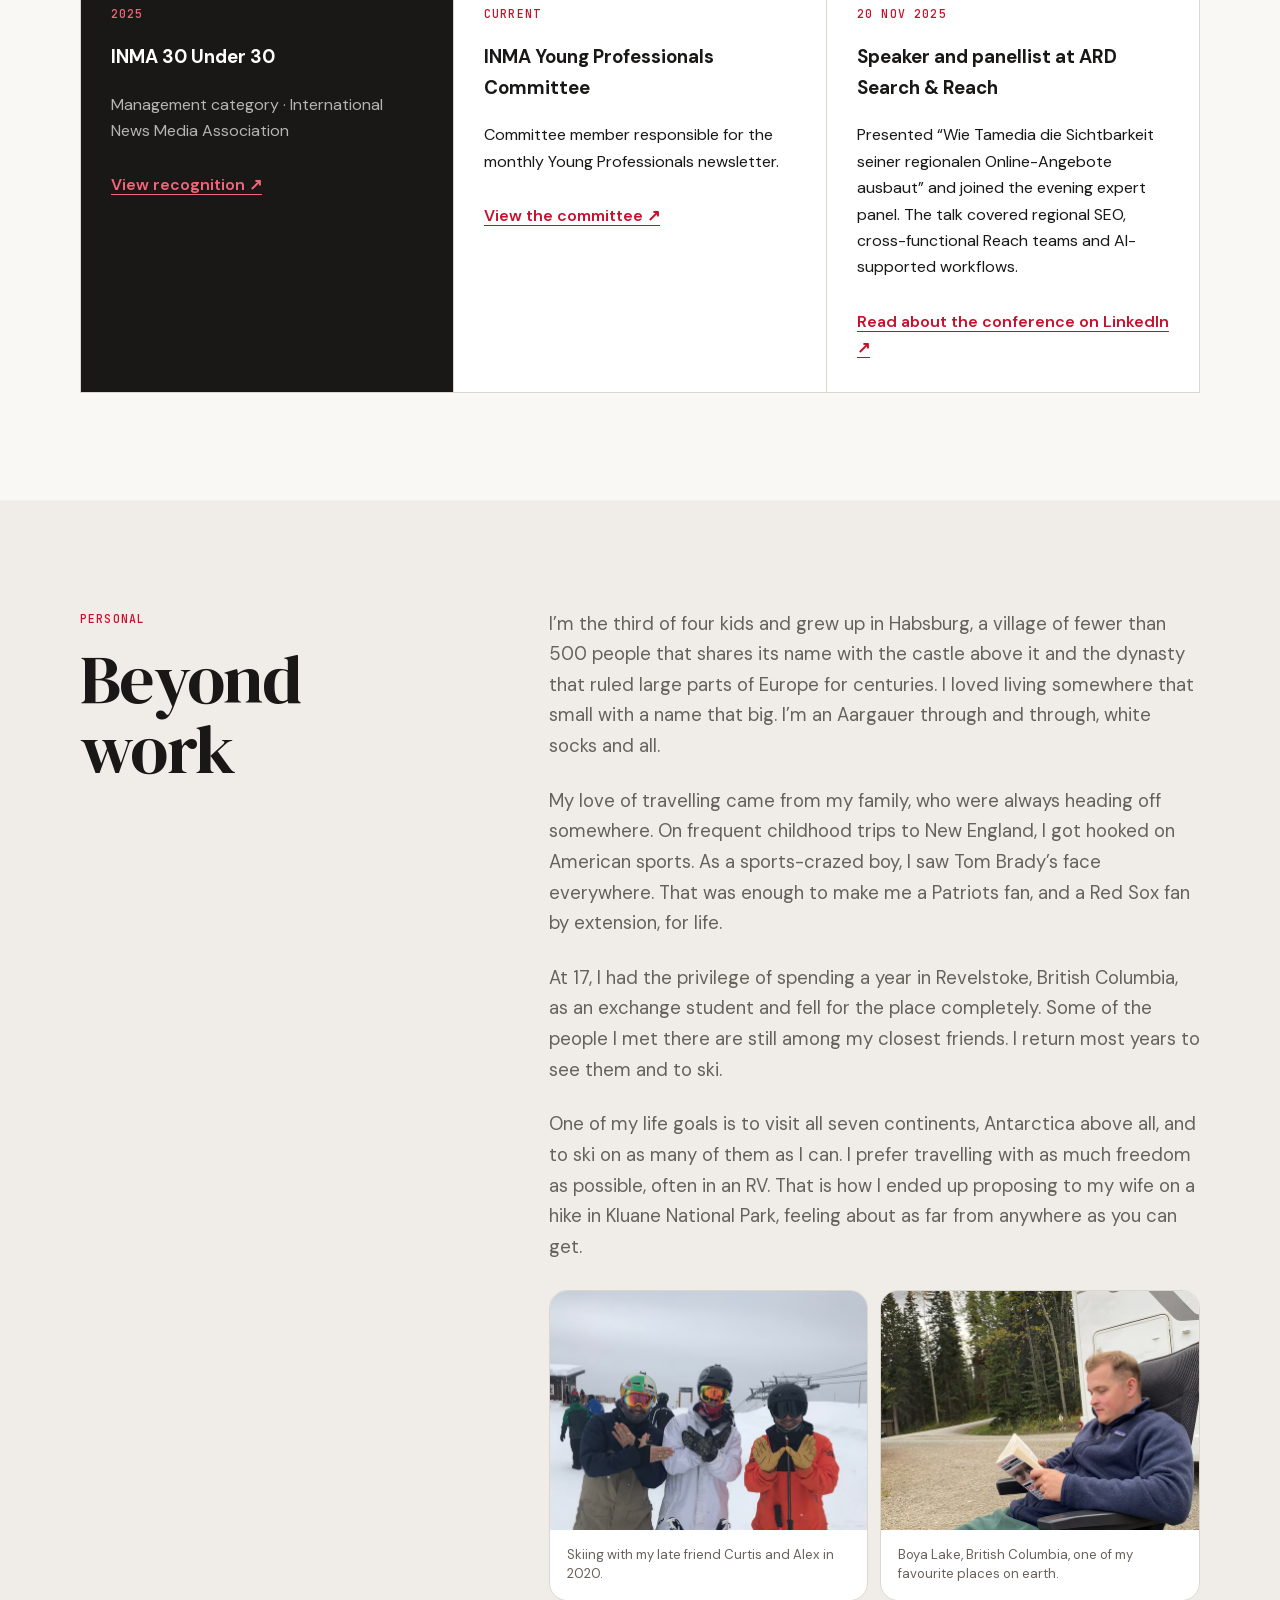
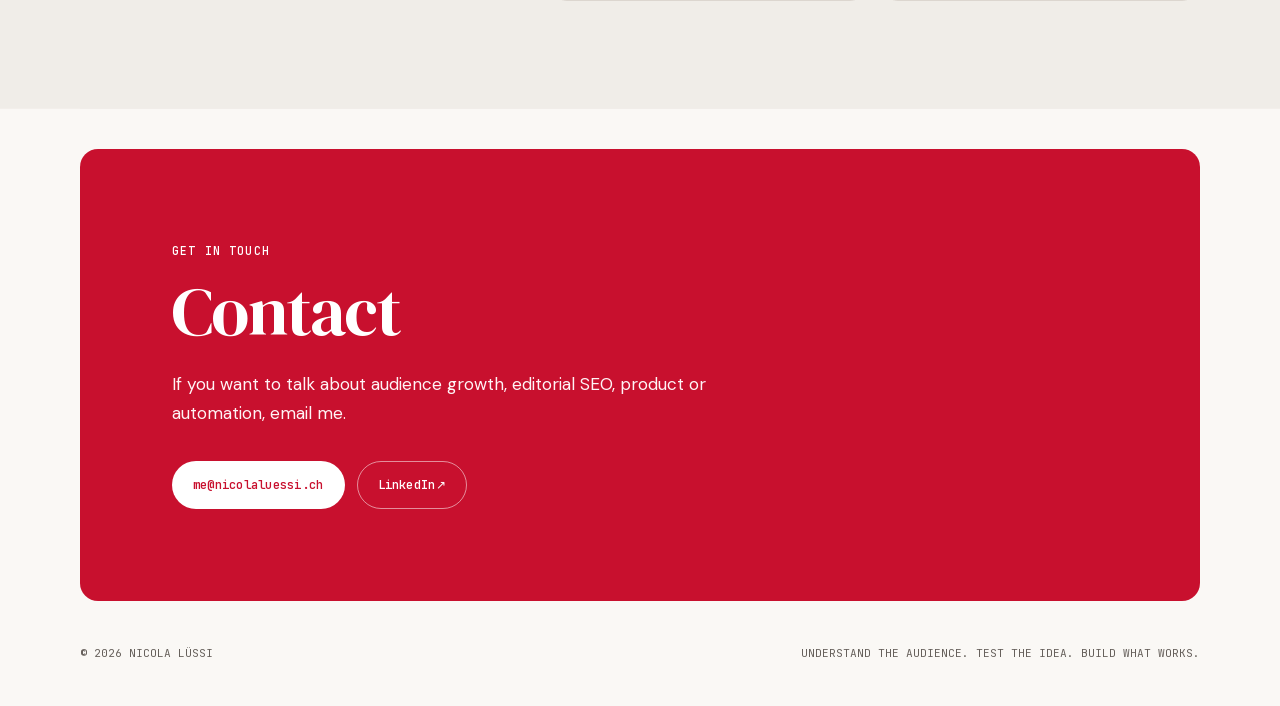
==== commit b23a17fa: "Keep personal photos in a compact strip" ====
--- a/index.html
+++ b/index.html
@@ -33,7 +33,7 @@
   <link rel="apple-touch-icon" href="/apple-touch-icon.png">
   <link rel="preload" href="/assets/fonts/dm-serif-display-latin.woff2" as="font" type="font/woff2" crossorigin>
   <link rel="preload" href="/assets/fonts/dm-serif-display-italic-latin.woff2" as="font" type="font/woff2" crossorigin>
-  <link rel="stylesheet" href="/css/style.css">
+  <link rel="stylesheet" href="/css/style.css?v=20260804-2">
 
   <script type="application/ld+json">
   {
@@ -549,11 +549,11 @@
                 <source
                   type="image/avif"
                   srcset="/assets/personal/moment-02-640.avif 640w, /assets/personal/moment-02-1280.avif 1280w"
-                  sizes="(max-width: 680px) calc(100vw - 64px), 350px">
+                  sizes="(max-width: 680px) calc((100vw - 44px) / 2), 350px">
                 <img
                   src="/assets/personal/moment-02-1280.webp"
                   srcset="/assets/personal/moment-02-640.webp 640w, /assets/personal/moment-02-1280.webp 1280w"
-                  sizes="(max-width: 680px) calc(100vw - 64px), 350px"
+                  sizes="(max-width: 680px) calc((100vw - 44px) / 2), 350px"
                   width="1280"
                   height="960"
                   alt="Curtis, Nicola and Alex standing together in ski gear in 2020"
@@ -567,11 +567,11 @@
                 <source
                   type="image/avif"
                   srcset="/assets/personal/moment-01-640.avif 640w, /assets/personal/moment-01-1280.avif 1280w"
-                  sizes="(max-width: 680px) calc(100vw - 64px), 350px">
+                  sizes="(max-width: 680px) calc((100vw - 44px) / 2), 350px">
                 <img
                   src="/assets/personal/moment-01-1280.webp"
                   srcset="/assets/personal/moment-01-640.webp 640w, /assets/personal/moment-01-1280.webp 1280w"
-                  sizes="(max-width: 680px) calc(100vw - 64px), 350px"
+                  sizes="(max-width: 680px) calc((100vw - 44px) / 2), 350px"
                   width="1280"
                   height="960"
                   alt="Nicola reading beside an RV at Boya Lake in British Columbia"
--- a/css/style.css
+++ b/css/style.css
@@ -845,15 +845,15 @@
   font-size: clamp(1.02rem, 1.5vw, 1.16rem);
 }
 
-.personal-copy p:last-child {
+.personal-copy > p:last-of-type {
   margin-bottom: 0;
 }
 
 .personal-gallery {
   display: grid;
   grid-template-columns: repeat(2, minmax(0, 1fr));
-  gap: 18px;
-  margin-top: 38px;
+  gap: 12px;
+  margin-top: 28px;
 }
 
 .personal-photo {
@@ -1103,10 +1103,6 @@
     min-height: auto;
   }
 
-  .personal-gallery {
-    grid-template-columns: 1fr;
-  }
-
   .contact {
     margin-top: 0;
     padding: 42px 28px;
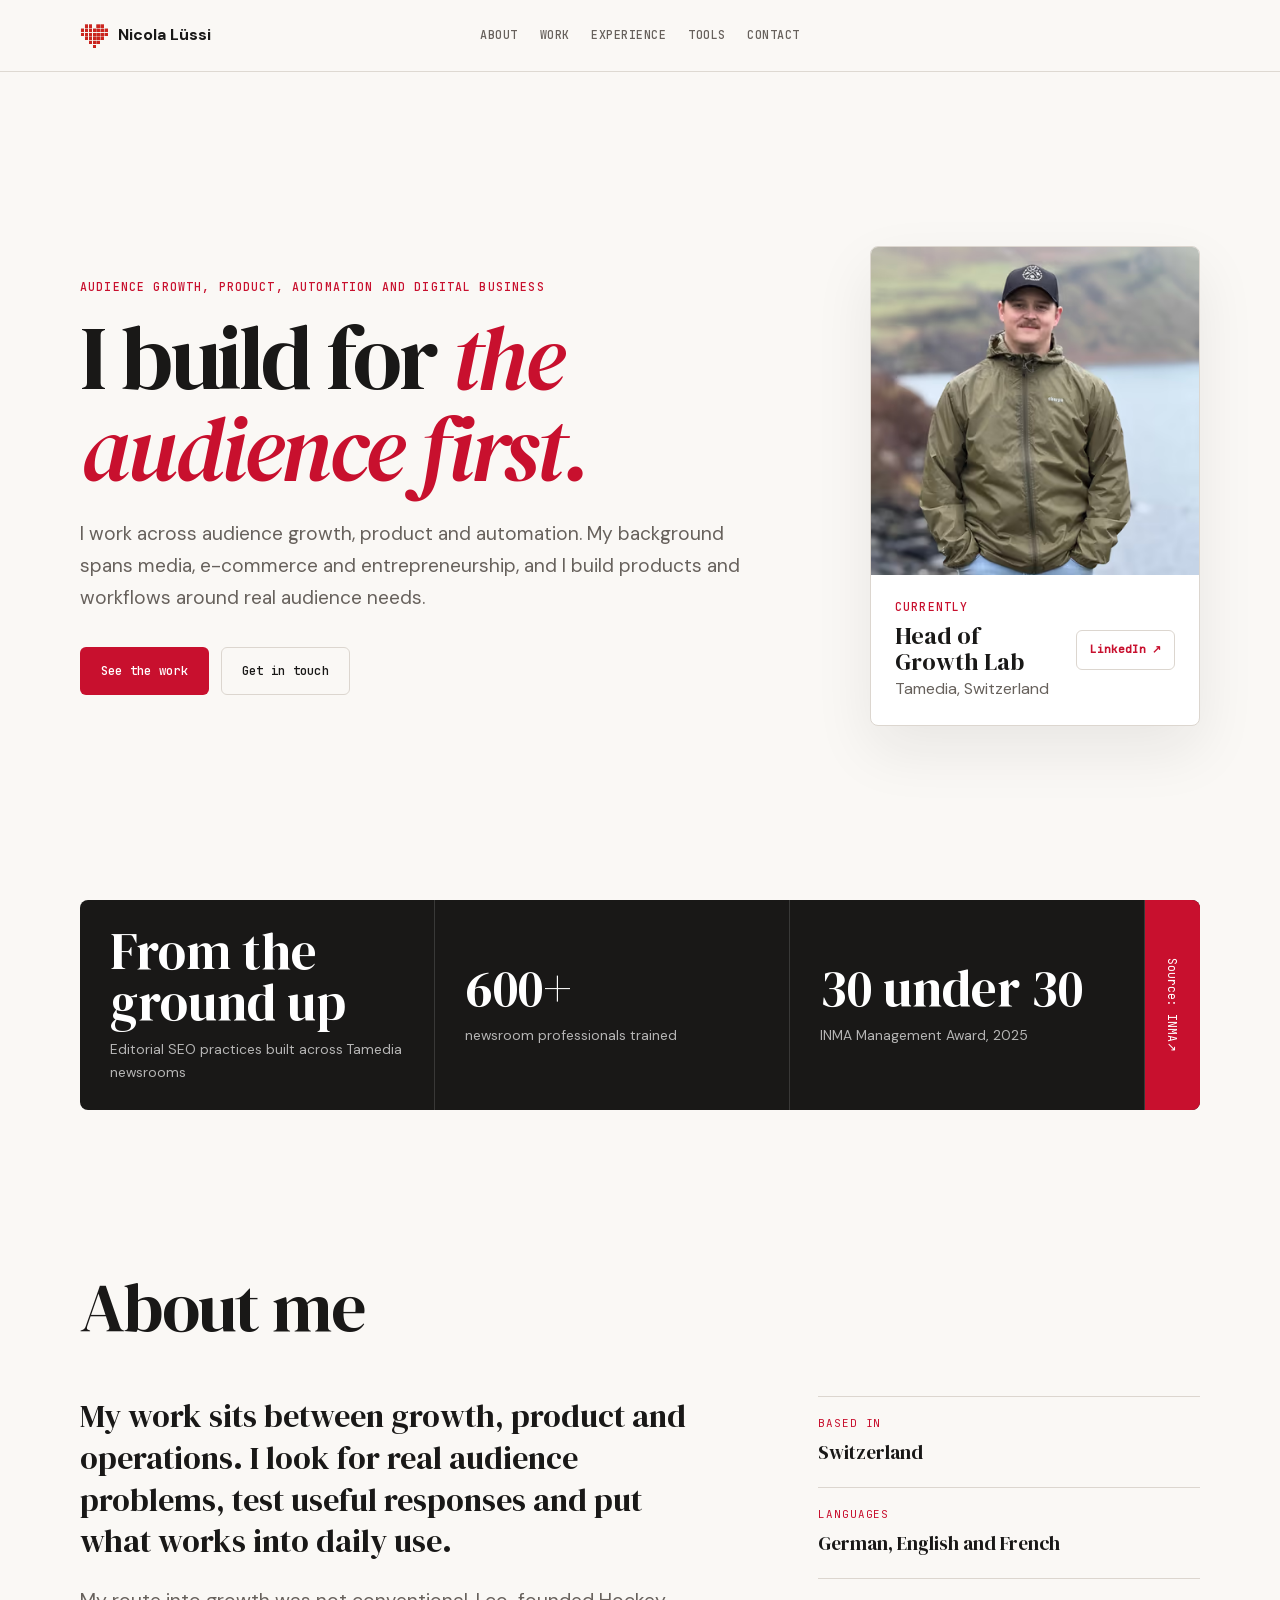
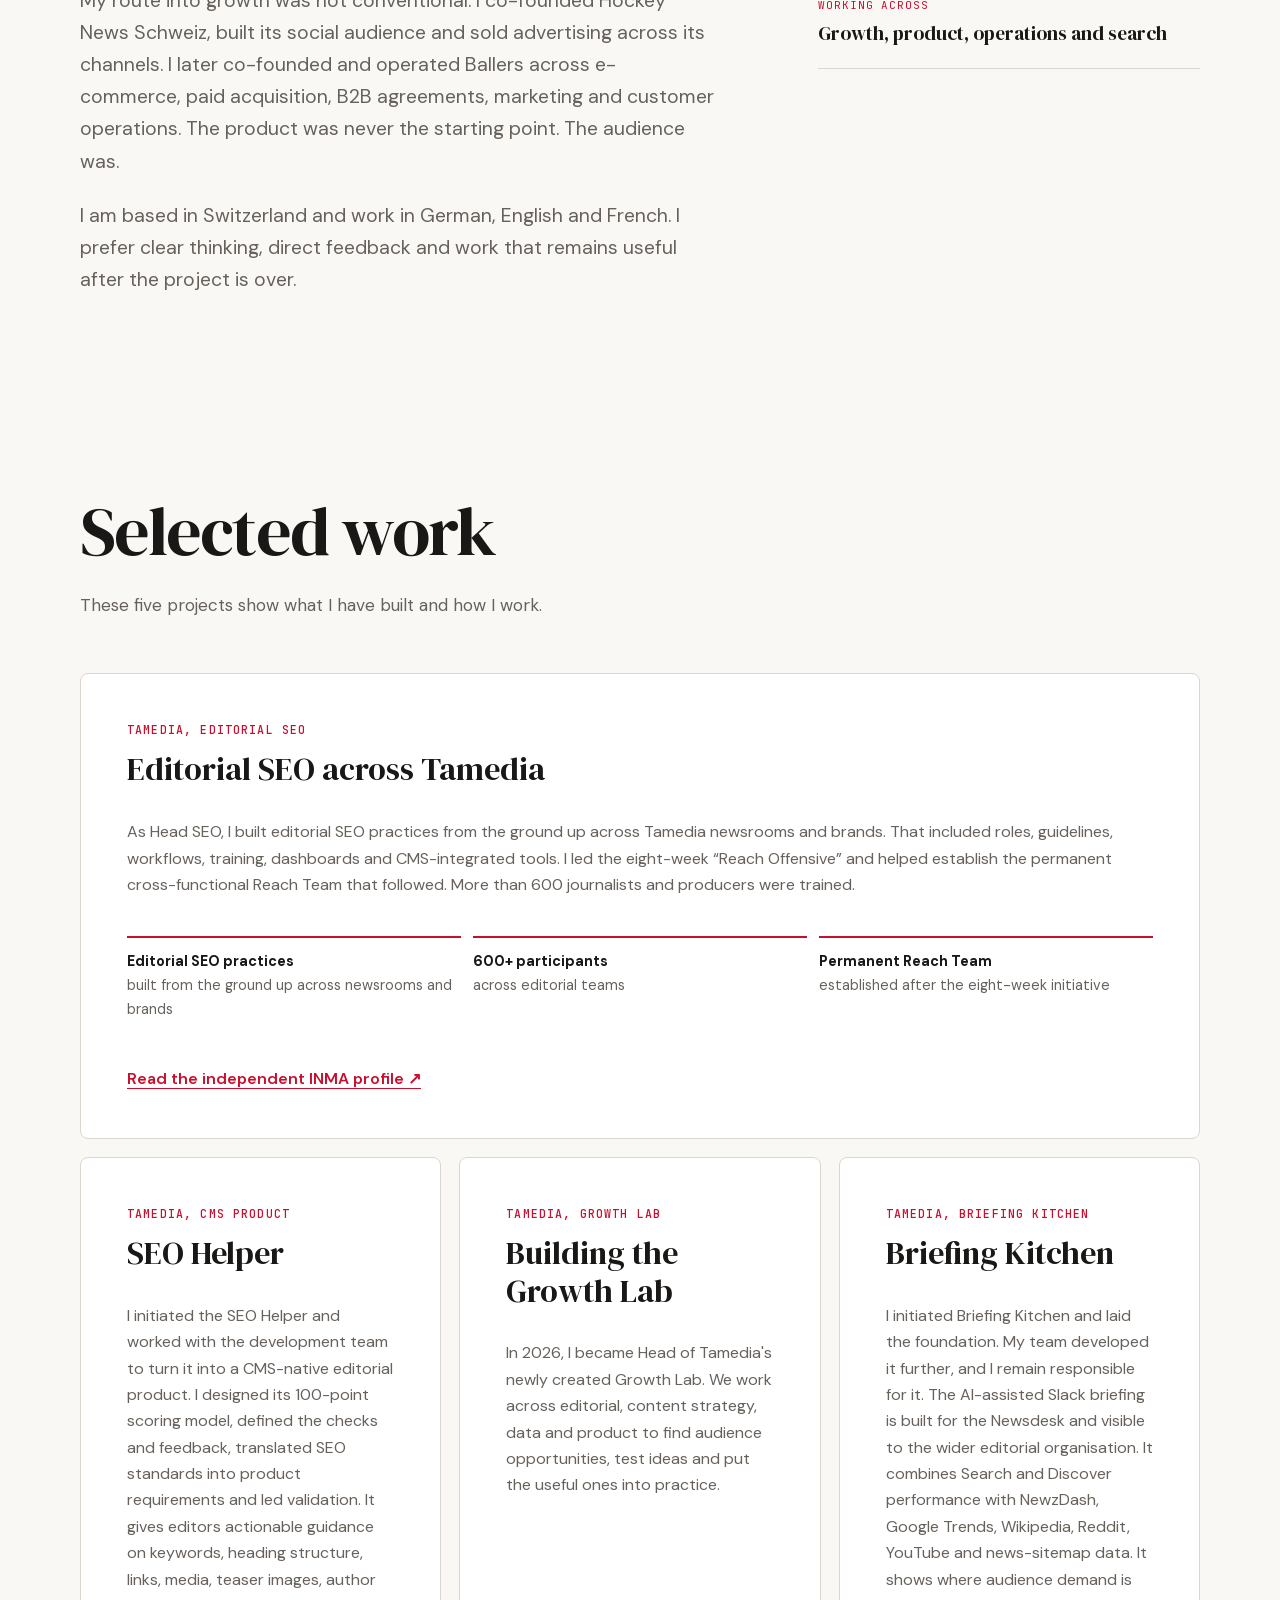
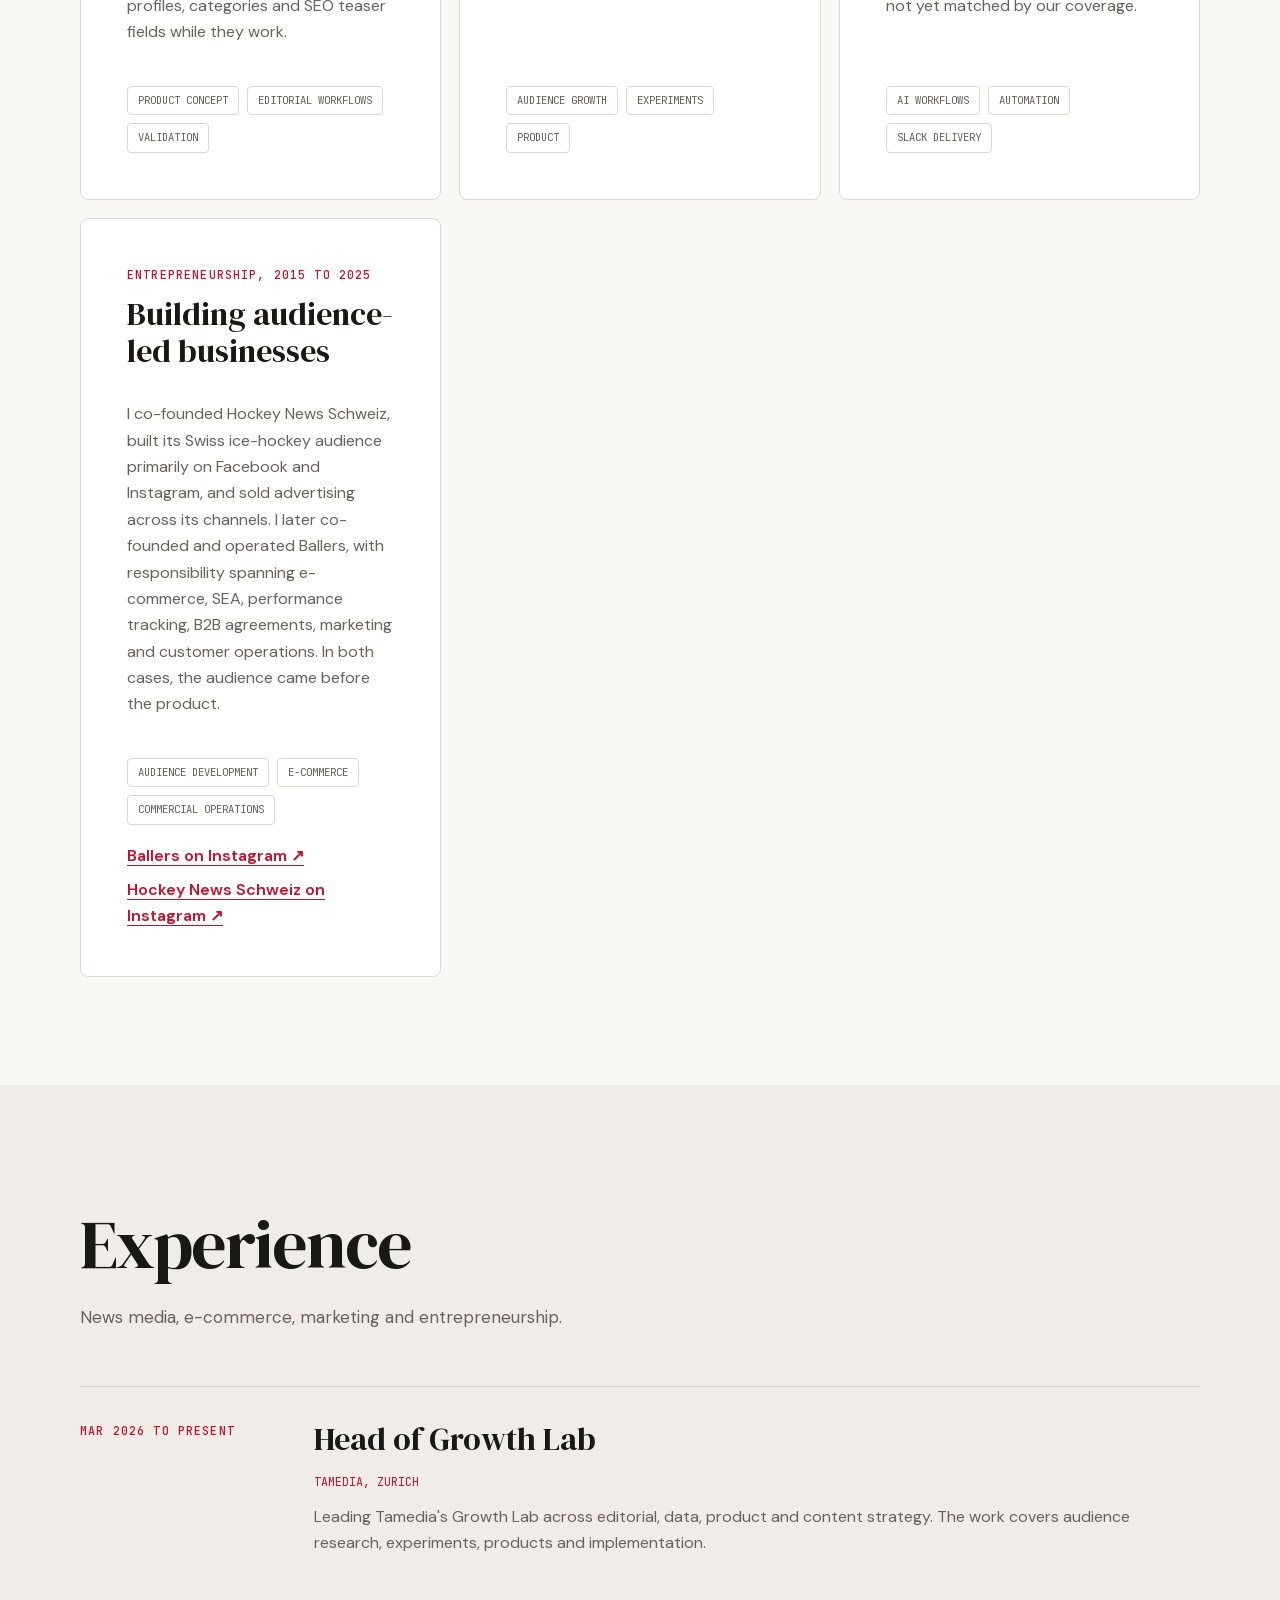
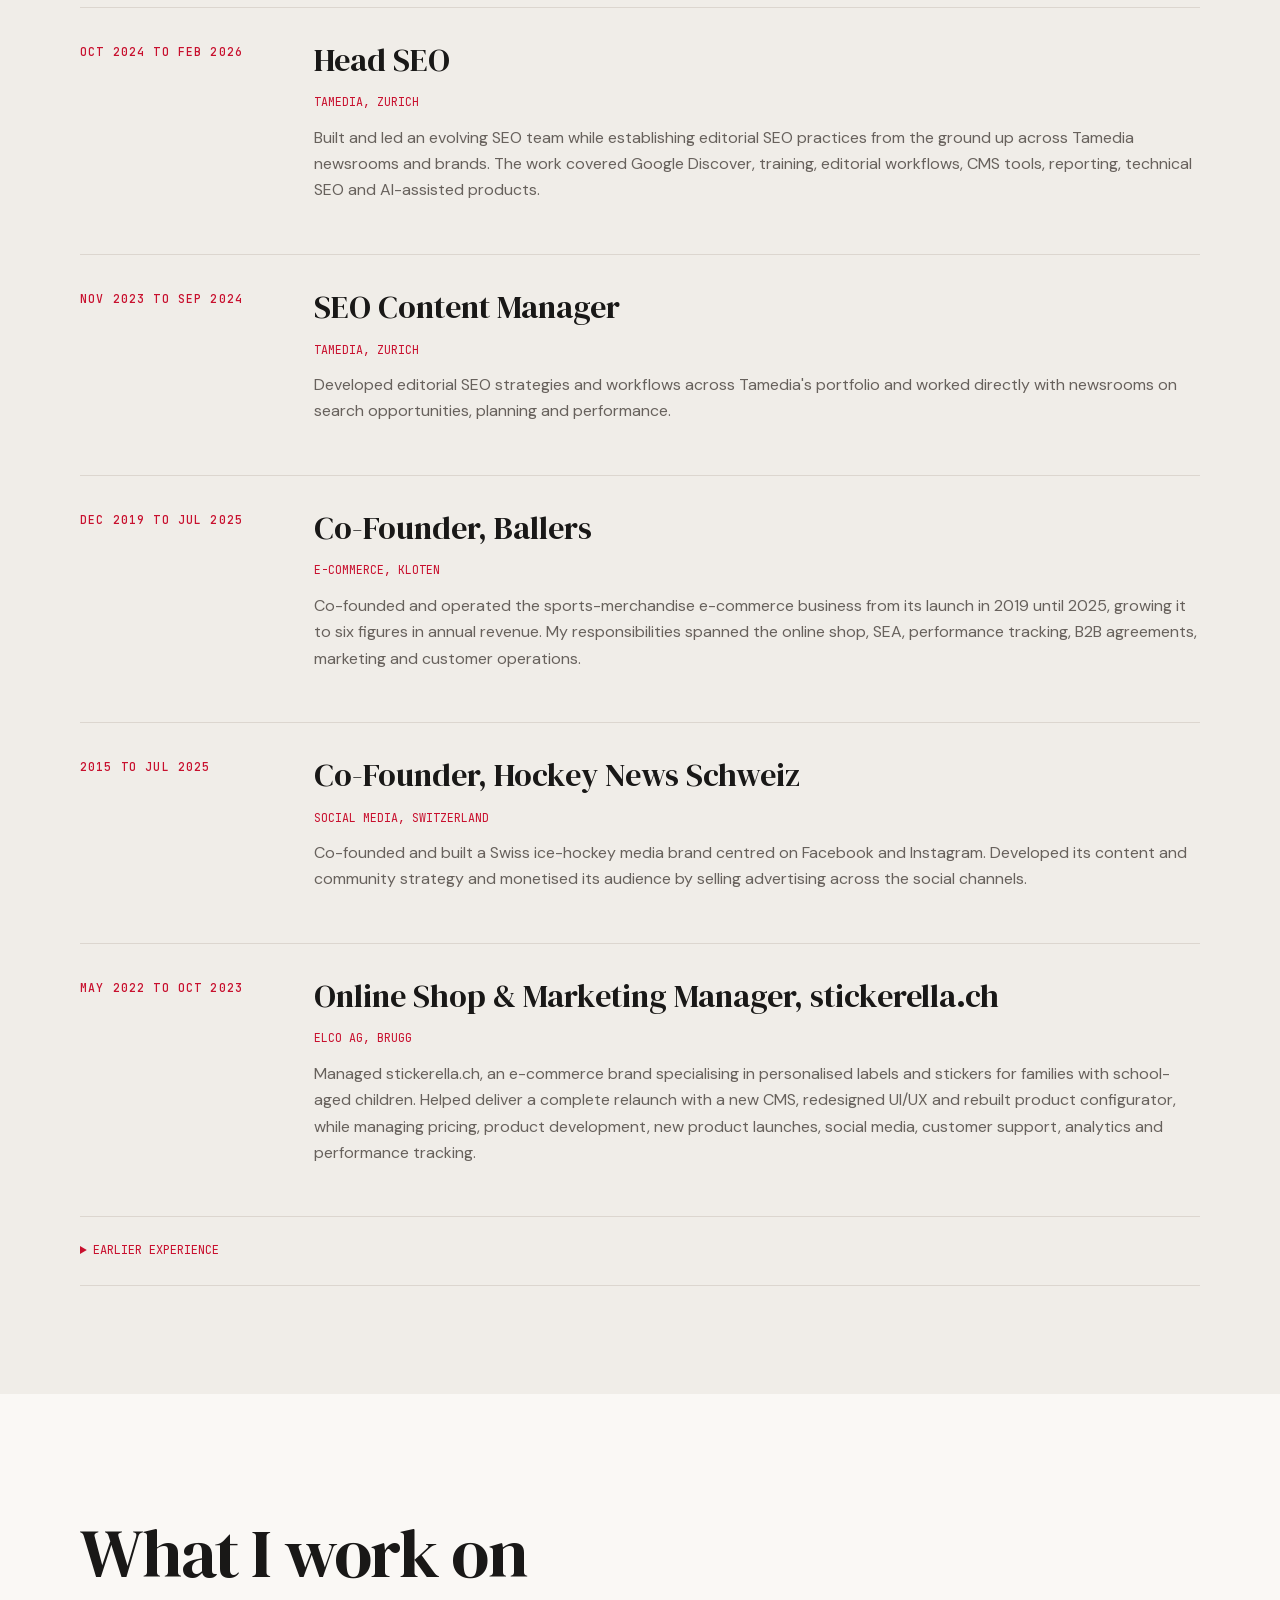
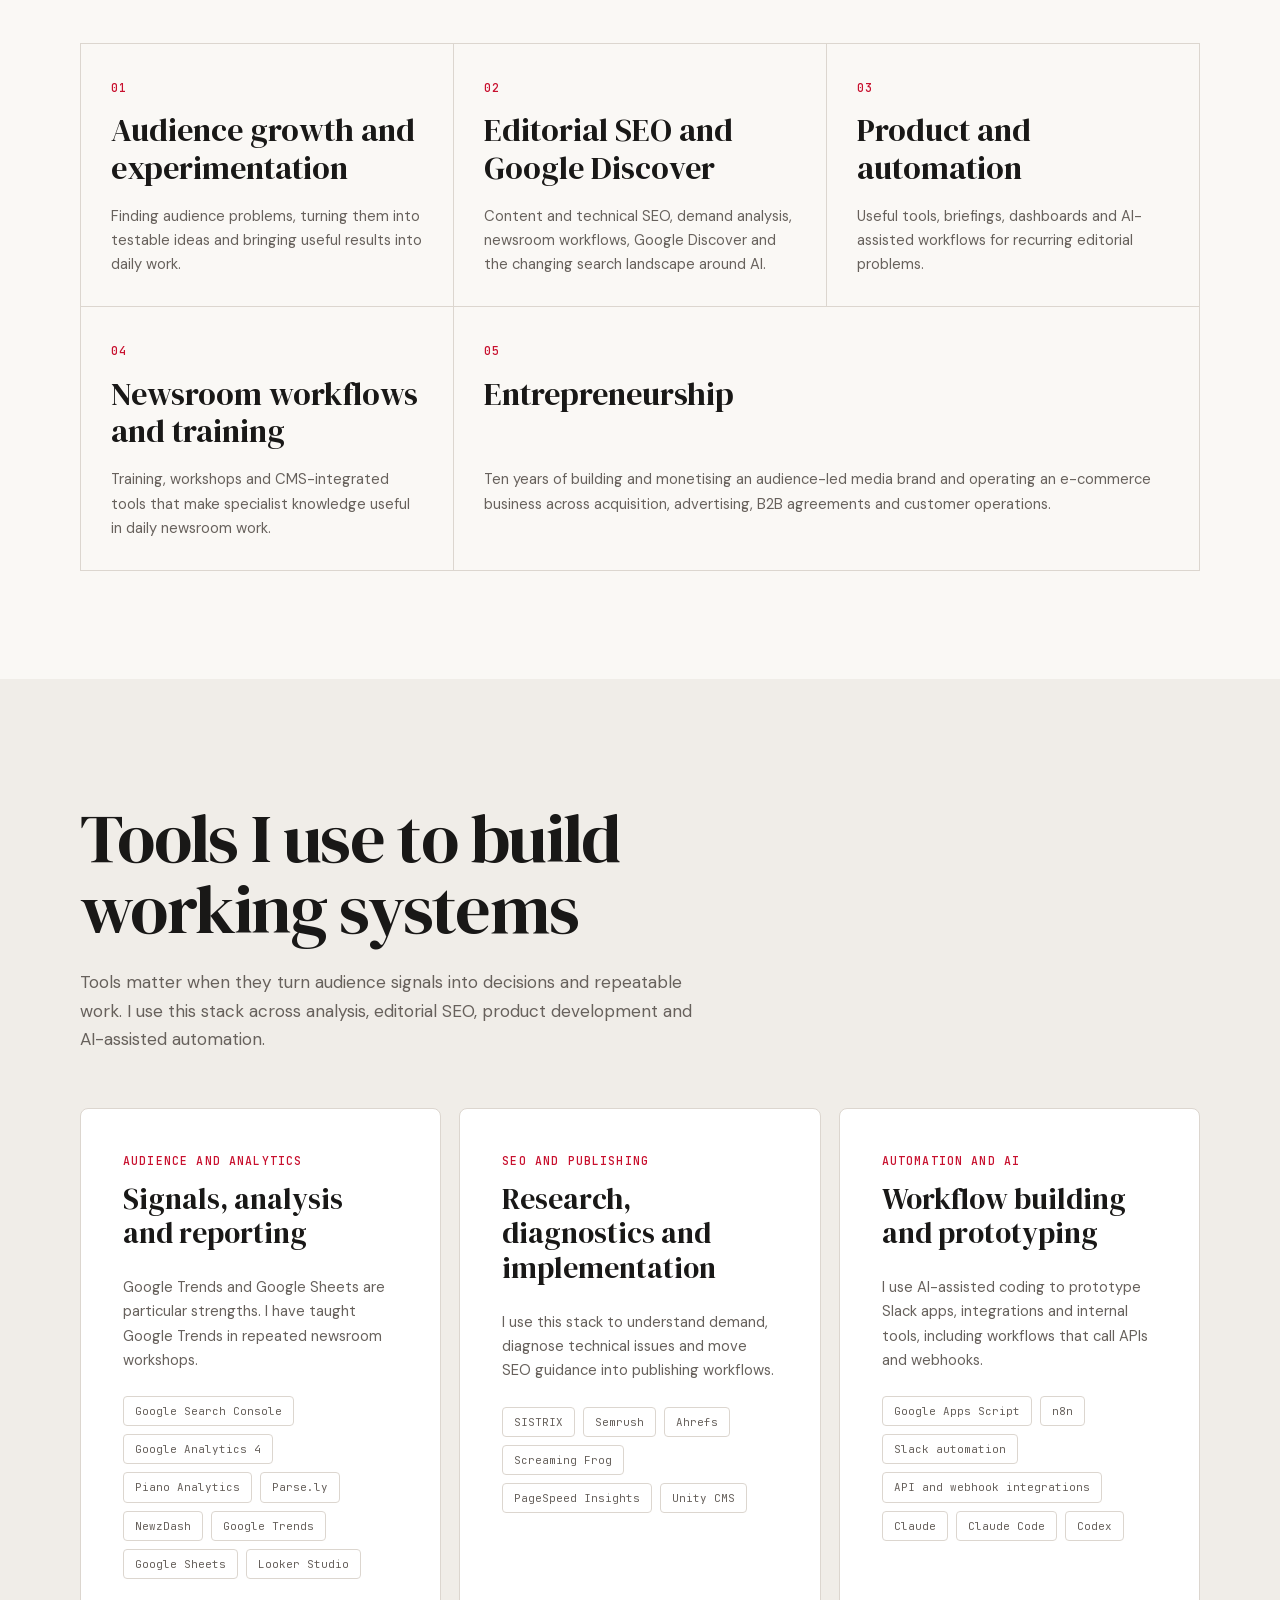
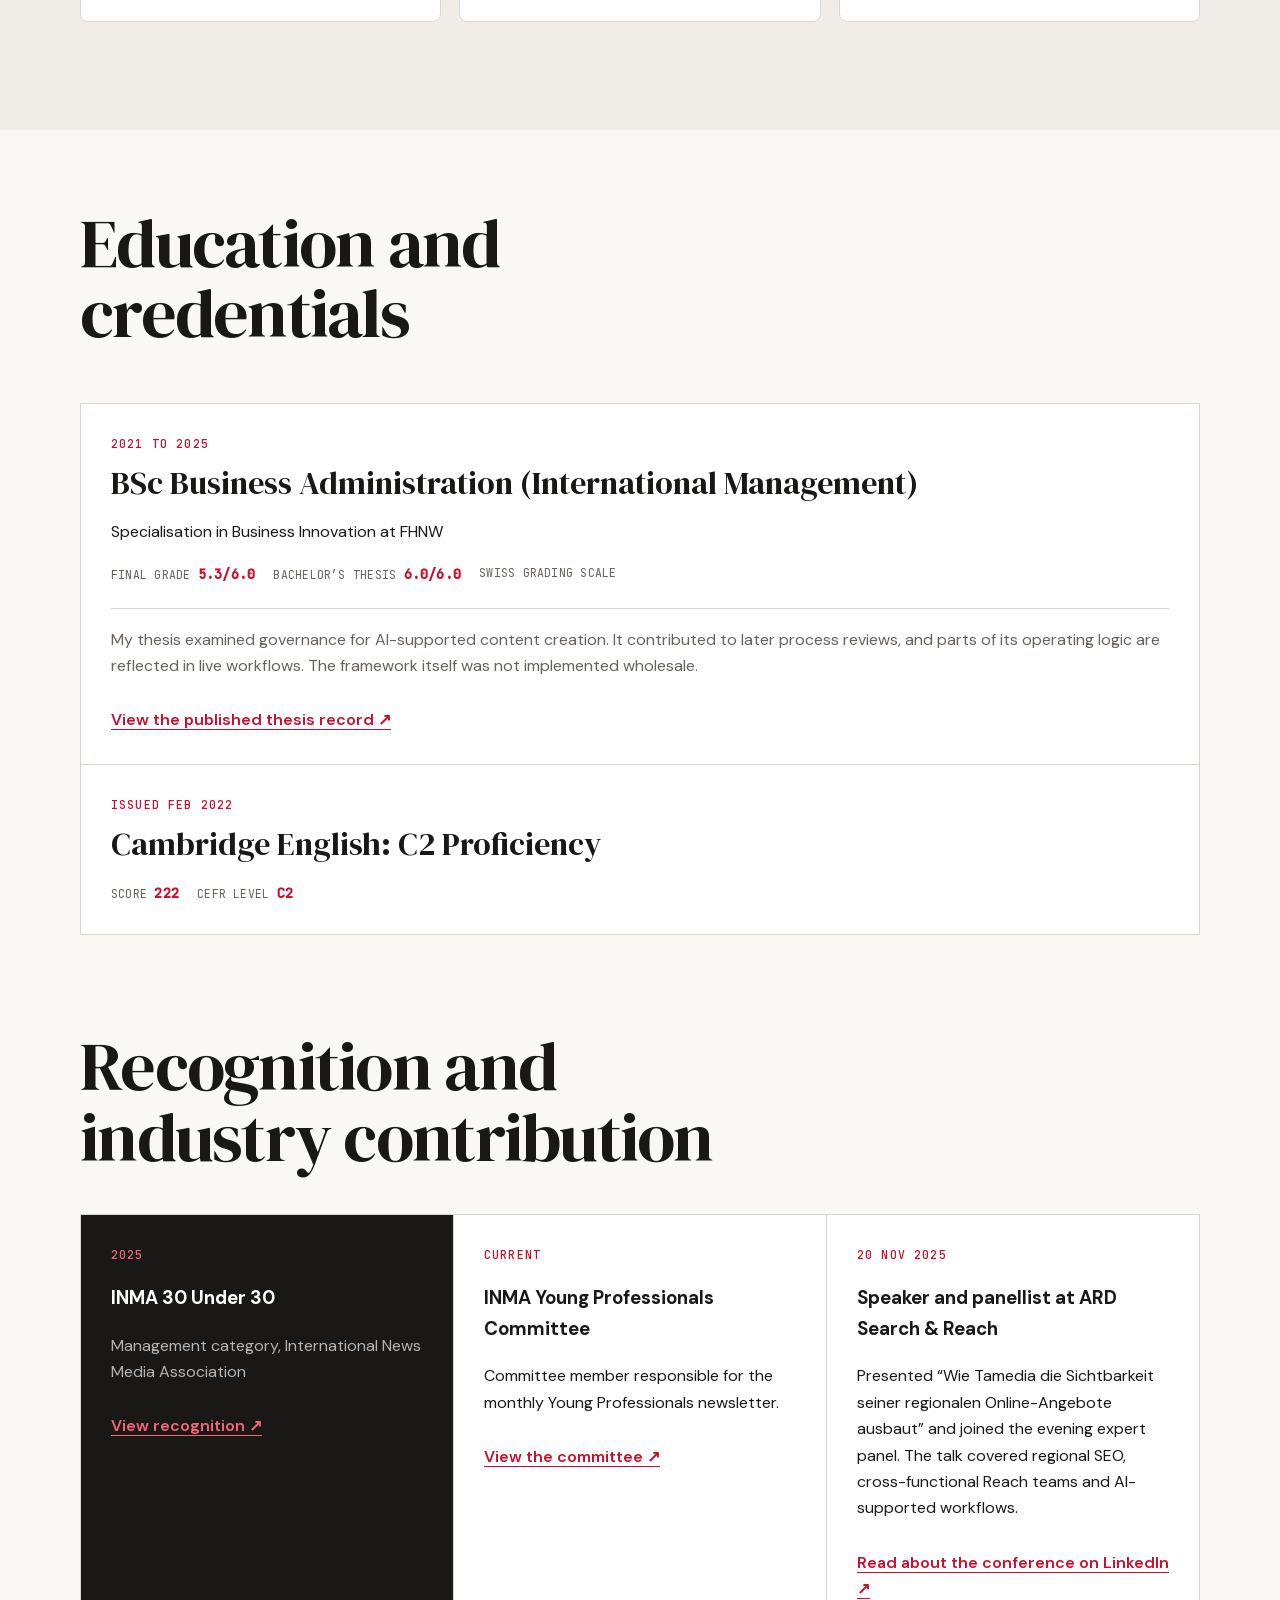
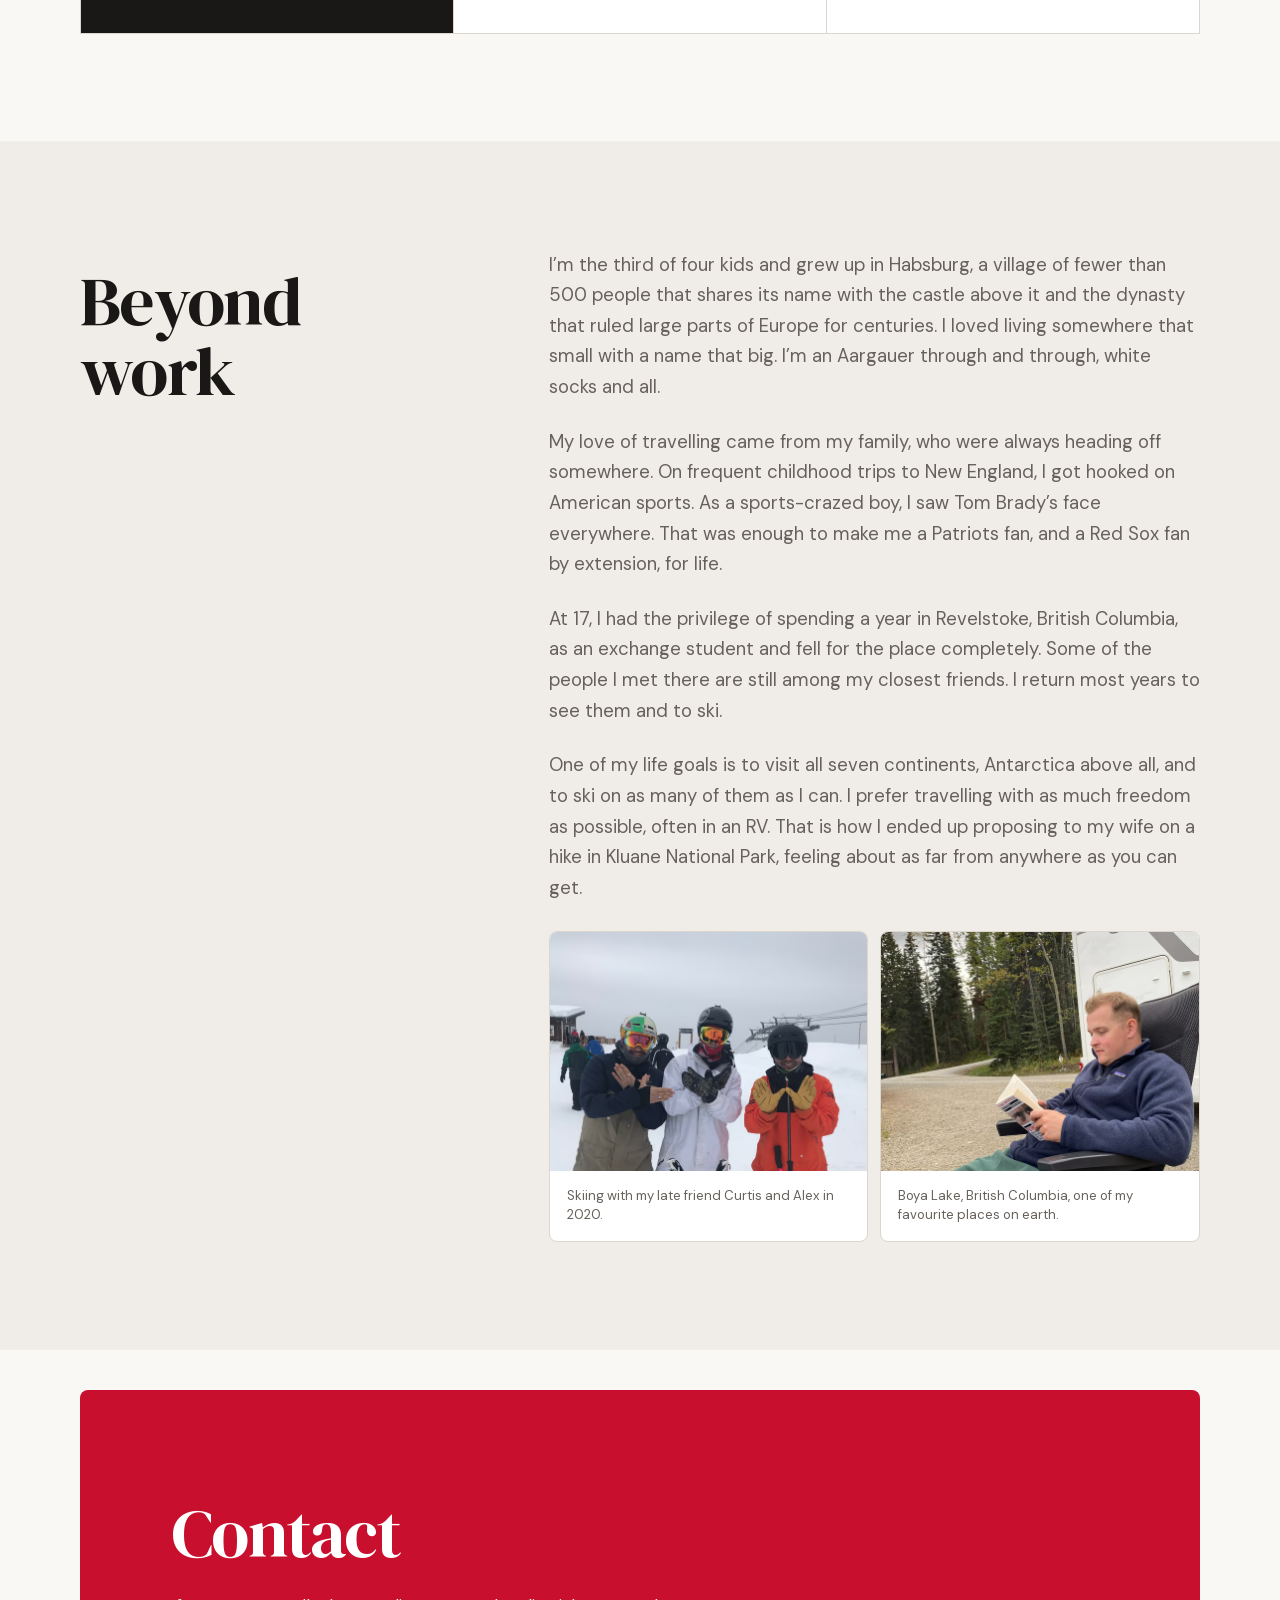
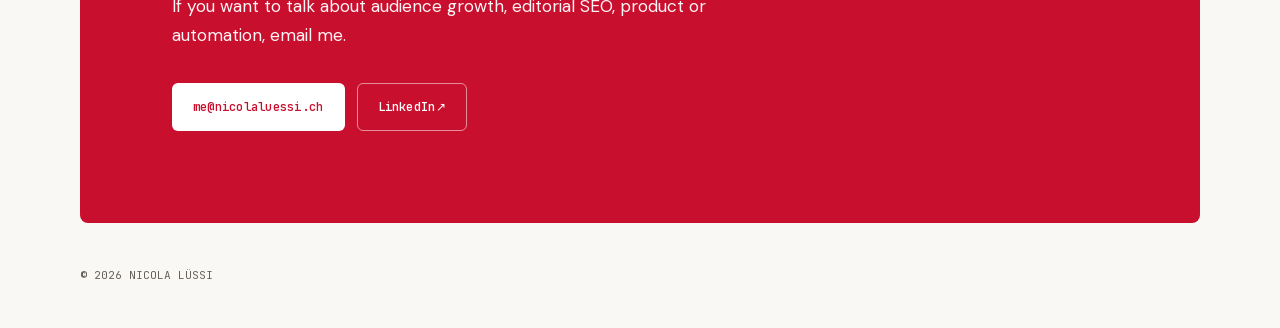
==== commit 398d1ea1: "Broaden profile positioning and simplify visual language" ====
--- a/index.html
+++ b/index.html
@@ -3,37 +3,38 @@
 <head>
   <meta charset="utf-8">
   <meta name="viewport" content="width=device-width, initial-scale=1">
-  <title>Nicola Lüssi | Head of Growth Lab at Tamedia</title>
-  <meta name="description" content="Nicola Lüssi leads Tamedia's Growth Lab and works across audience growth, editorial SEO, product, automation and AI.">
+  <title>Nicola Lüssi | Audience Growth, Product and Automation</title>
+  <meta name="description" content="Nicola Lüssi works across audience growth, product and automation, with experience spanning media, e-commerce and entrepreneurship.">
   <meta name="author" content="Nicola Lüssi">
   <meta name="theme-color" content="#c8102e">
 
   <link rel="canonical" href="https://nicolaluessi.ch/">
 
   <meta property="og:type" content="profile">
-  <meta property="og:title" content="Nicola Lüssi | Audience Growth, Editorial SEO &amp; Product">
-  <meta property="og:description" content="Nicola Lüssi leads Tamedia's Growth Lab and works across audience growth, editorial SEO, product, automation and AI.">
+  <meta property="og:title" content="Nicola Lüssi | Audience Growth, Product and Automation">
+  <meta property="og:description" content="Audience growth, product and automation, with experience spanning media, e-commerce and entrepreneurship.">
   <meta property="og:url" content="https://nicolaluessi.ch/">
   <meta property="og:site_name" content="Nicola Lüssi">
   <meta property="og:locale" content="en_US">
   <meta property="og:image" content="https://nicolaluessi.ch/og-image.png">
+  <meta property="og:image:type" content="image/png">
   <meta property="og:image:width" content="1200">
   <meta property="og:image:height" content="630">
-  <meta property="og:image:alt" content="Nicola Lüssi | audience growth, editorial SEO and product">
+  <meta property="og:image:alt" content="Nicola Lüssi, audience growth, product and automation">
   <meta property="profile:first_name" content="Nicola">
   <meta property="profile:last_name" content="Lüssi">
 
   <meta name="twitter:card" content="summary_large_image">
-  <meta name="twitter:title" content="Nicola Lüssi | Audience Growth, Editorial SEO &amp; Product">
-  <meta name="twitter:description" content="Nicola Lüssi leads Tamedia's Growth Lab and works across audience growth, editorial SEO, product, automation and AI.">
+  <meta name="twitter:title" content="Nicola Lüssi | Audience Growth, Product and Automation">
+  <meta name="twitter:description" content="Audience growth, product and automation, with experience spanning media, e-commerce and entrepreneurship.">
   <meta name="twitter:image" content="https://nicolaluessi.ch/og-image.png">
-  <meta name="twitter:image:alt" content="Nicola Lüssi | audience growth, editorial SEO and product">
+  <meta name="twitter:image:alt" content="Nicola Lüssi, audience growth, product and automation">
 
   <link rel="icon" href="/favicon.png" type="image/png">
   <link rel="apple-touch-icon" href="/apple-touch-icon.png">
   <link rel="preload" href="/assets/fonts/dm-serif-display-latin.woff2" as="font" type="font/woff2" crossorigin>
   <link rel="preload" href="/assets/fonts/dm-serif-display-italic-latin.woff2" as="font" type="font/woff2" crossorigin>
-  <link rel="stylesheet" href="/css/style.css?v=20260804-2">
+  <link rel="stylesheet" href="/css/style.css?v=20260804-3">
 
   <script type="application/ld+json">
   {
@@ -51,11 +52,11 @@
         "@type": "ProfilePage",
         "@id": "https://nicolaluessi.ch/#webpage",
         "url": "https://nicolaluessi.ch/",
-        "name": "Nicola Lüssi | Head of Growth Lab at Tamedia",
-        "description": "Profile of Nicola Lüssi, Head of Growth Lab at Tamedia, working across audience growth, editorial SEO, product, automation and AI.",
+        "name": "Nicola Lüssi | Audience Growth, Product and Automation",
+        "description": "Profile of Nicola Lüssi, working across audience growth, product and automation, with experience spanning media, e-commerce and entrepreneurship.",
         "inLanguage": "en",
         "dateCreated": "2026-03-25T11:02:04+01:00",
-        "dateModified": "2026-08-04T15:20:00+02:00",
+        "dateModified": "2026-08-04T16:22:06+02:00",
         "isPartOf": {"@id": "https://nicolaluessi.ch/#website"},
         "mainEntity": {"@id": "https://nicolaluessi.ch/#person"}
       },
@@ -72,7 +73,7 @@
           "caption": "Portrait of Nicola Lüssi"
         },
         "jobTitle": "Head of Growth Lab",
-        "description": "Head of Growth Lab at Tamedia, working across audience growth, editorial SEO, product, automation and AI.",
+        "description": "Works across audience growth, product and automation, with experience spanning media, e-commerce and entrepreneurship.",
         "worksFor": {
           "@type": "Organization",
           "name": "Tamedia",
@@ -124,15 +125,14 @@
           "Search engine optimization",
           "Google Discover",
           "Data-driven experimentation",
-          "Artificial intelligence",
           "Automation",
           "Web analytics",
           "Google Trends",
-          "Workflow automation",
           "AI-assisted prototyping",
-          "Content management systems",
           "Community building",
-          "E-commerce"
+          "E-commerce",
+          "Digital business",
+          "Commercial operations"
         ],
         "award": "INMA 30 Under 30 Award in Management (2025)",
         "sameAs": [
@@ -143,13 +143,15 @@
             "@type": "Article",
             "name": "INMA recognises global news media's next generation in 30 Under 30 Awards",
             "url": "https://www.inma.org/blogs/main/post.cfm/inma-recognises-global-news-media-s-next-generation-in-30-under-30-awards"
-          },
-          {
-            "@type": "CreativeWork",
-            "name": "AI-Driven Content Creation: Strategic Frameworks for Reaching New Audiences in Traditional Media",
-            "url": "https://studierendenprojekte.wirtschaft.fhnw.ch/view/4086"
           }
         ]
+      },
+      {
+        "@type": "CreativeWork",
+        "@id": "https://studierendenprojekte.wirtschaft.fhnw.ch/view/4086#creativework",
+        "name": "AI-Driven Content Creation: Strategic Frameworks for Reaching New Audiences in Traditional Media",
+        "url": "https://studierendenprojekte.wirtschaft.fhnw.ch/view/4086",
+        "author": {"@id": "https://nicolaluessi.ch/#person"}
       }
     ]
   }
@@ -175,9 +177,9 @@
   <main id="main">
     <section class="hero" aria-labelledby="hero-title">
       <div class="hero-copy">
-        <p class="eyebrow">Audience growth · Editorial SEO · Product &amp; automation</p>
+        <p class="eyebrow">Audience growth, product, automation and digital business</p>
         <h1 id="hero-title">I build for <em>the audience first.</em></h1>
-        <p class="hero-intro">I lead the Growth Lab at Tamedia. We find audience opportunities, test ideas and turn the useful ones into products, workflows and everyday practice. My background is in editorial SEO, community building and e-commerce.</p>
+        <p class="hero-intro">I work across audience growth, product and automation. My background spans media, e-commerce and entrepreneurship, and I build products and workflows around real audience needs.</p>
         <div class="hero-actions">
           <a class="button button-primary" href="#impact">See the work</a>
           <a class="button button-secondary" href="mailto:me@nicolaluessi.ch">Get in touch</a>
@@ -202,7 +204,7 @@
           <div>
             <p class="hero-card-label">Currently</p>
             <p class="hero-card-role">Head of Growth Lab</p>
-            <p class="hero-card-org">Tamedia · Switzerland</p>
+            <p class="hero-card-org">Tamedia, Switzerland</p>
           </div>
           <a href="https://www.linkedin.com/in/nicolaluessi/" target="_blank" rel="noopener noreferrer"><span>LinkedIn</span> <span aria-hidden="true">↗</span></a>
         </figcaption>
@@ -229,35 +231,31 @@
 
     <section class="section about" id="about" aria-labelledby="about-title">
       <div class="section-heading">
-        <p class="eyebrow">Profile</p>
-        <h2 id="about-title">About Nicola Lüssi</h2>
+        <h2 id="about-title">About me</h2>
       </div>
       <div class="about-layout">
         <div class="about-copy">
-          <p>My work sits between editorial, data and product. I look for real audience problems, test useful responses and put what works into daily use.</p>
+          <p>My work sits between growth, product and operations. I look for real audience problems, test useful responses and put what works into daily use.</p>
           <p>My route into growth was not conventional. I co-founded Hockey News Schweiz, built its social audience and sold advertising across its channels. I later co-founded and operated Ballers across e-commerce, paid acquisition, B2B agreements, marketing and customer operations. The product was never the starting point. The audience was.</p>
           <p>I am based in Switzerland and work in German, English and French. I prefer clear thinking, direct feedback and work that remains useful after the project is over.</p>
         </div>
         <dl class="about-facts">
           <div><dt>Based in</dt><dd>Switzerland</dd></div>
-          <div><dt>Languages</dt><dd>German · English · French</dd></div>
-          <div><dt>Working across</dt><dd>Editorial · Data · Product · Search</dd></div>
-          <div><dt>How I work</dt><dd>Understand · Test · Build · Improve</dd></div>
+          <div><dt>Languages</dt><dd>German, English and French</dd></div>
+          <div><dt>Working across</dt><dd>Growth, product, operations and search</dd></div>
         </dl>
       </div>
     </section>
 
     <section class="section" id="impact" aria-labelledby="impact-title">
       <div class="section-heading">
-        <p class="eyebrow">Work</p>
         <h2 id="impact-title">Selected work</h2>
         <p>These five projects show what I have built and how I work.</p>
       </div>
 
       <div class="impact-grid">
         <article class="impact-card impact-card-featured">
-          <div class="card-number" aria-hidden="true">01</div>
-          <p class="card-kicker">Tamedia · Editorial SEO</p>
+          <p class="card-kicker">Tamedia, editorial SEO</p>
           <h3>Editorial SEO across Tamedia</h3>
           <p>As Head SEO, I built editorial SEO practices from the ground up across Tamedia newsrooms and brands. That included roles, guidelines, workflows, training, dashboards and CMS-integrated tools. I led the eight-week “Reach Offensive” and helped establish the permanent cross-functional Reach Team that followed. More than 600 journalists and producers were trained.</p>
           <ul class="outcome-list">
@@ -271,8 +269,7 @@
         </article>
 
         <article class="impact-card">
-          <div class="card-number" aria-hidden="true">02</div>
-          <p class="card-kicker">Tamedia · CMS product</p>
+          <p class="card-kicker">Tamedia, CMS product</p>
           <h3>SEO Helper</h3>
           <p>I initiated the SEO Helper and worked with the development team to turn it into a CMS-native editorial product. I designed its 100-point scoring model, defined the checks and feedback, translated SEO standards into product requirements and led validation. It gives editors actionable guidance on keywords, heading structure, links, media, teaser images, author profiles, categories and SEO teaser fields while they work.</p>
           <ul class="tag-list" aria-label="Topics">
@@ -281,8 +278,7 @@
         </article>
 
         <article class="impact-card">
-          <div class="card-number" aria-hidden="true">03</div>
-          <p class="card-kicker">Tamedia · Growth Lab</p>
+          <p class="card-kicker">Tamedia, Growth Lab</p>
           <h3>Building the Growth Lab</h3>
           <p>In 2026, I became Head of Tamedia's newly created Growth Lab. We work across editorial, content strategy, data and product to find audience opportunities, test ideas and put the useful ones into practice.</p>
           <ul class="tag-list" aria-label="Topics">
@@ -291,8 +287,7 @@
         </article>
 
         <article class="impact-card">
-          <div class="card-number" aria-hidden="true">04</div>
-          <p class="card-kicker">Tamedia · Briefing Kitchen</p>
+          <p class="card-kicker">Tamedia, Briefing Kitchen</p>
           <h3>Briefing Kitchen</h3>
           <p>I initiated Briefing Kitchen and laid the foundation. My team developed it further, and I remain responsible for it. The AI-assisted Slack briefing is built for the Newsdesk and visible to the wider editorial organisation. It combines Search and Discover performance with NewzDash, Google Trends, Wikipedia, Reddit, YouTube and news-sitemap data. It shows where audience demand is not yet matched by our coverage.</p>
           <ul class="tag-list" aria-label="Topics">
@@ -301,8 +296,7 @@
         </article>
 
         <article class="impact-card">
-          <div class="card-number" aria-hidden="true">05</div>
-          <p class="card-kicker">Entrepreneurship · 2015 to 2025</p>
+          <p class="card-kicker">Entrepreneurship, 2015 to 2025</p>
           <h3>Building audience-led businesses</h3>
           <p>I co-founded Hockey News Schweiz, built its Swiss ice-hockey audience primarily on Facebook and Instagram, and sold advertising across its channels. I later co-founded and operated Ballers, with responsibility spanning e-commerce, SEA, performance tracking, B2B agreements, marketing and customer operations. In both cases, the audience came before the product.</p>
           <ul class="tag-list" aria-label="Topics">
@@ -318,7 +312,6 @@
 
     <section class="section section-tinted" id="experience" aria-labelledby="experience-title">
       <div class="section-heading">
-        <p class="eyebrow">Career</p>
         <h2 id="experience-title">Experience</h2>
         <p>News media, e-commerce, marketing and entrepreneurship.</p>
       </div>
@@ -328,7 +321,7 @@
           <p class="timeline-date">Mar 2026 to present</p>
           <div>
             <h3>Head of Growth Lab</h3>
-            <p class="timeline-org">Tamedia · Zurich</p>
+            <p class="timeline-org">Tamedia, Zurich</p>
             <p>Leading Tamedia's Growth Lab across editorial, data, product and content strategy. The work covers audience research, experiments, products and implementation.</p>
           </div>
         </article>
@@ -336,7 +329,7 @@
           <p class="timeline-date">Oct 2024 to Feb 2026</p>
           <div>
             <h3>Head SEO</h3>
-            <p class="timeline-org">Tamedia · Zurich</p>
+            <p class="timeline-org">Tamedia, Zurich</p>
             <p>Built and led an evolving SEO team while establishing editorial SEO practices from the ground up across Tamedia newsrooms and brands. The work covered Google Discover, training, editorial workflows, CMS tools, reporting, technical SEO and AI-assisted products.</p>
           </div>
         </article>
@@ -344,7 +337,7 @@
           <p class="timeline-date">Nov 2023 to Sep 2024</p>
           <div>
             <h3>SEO Content Manager</h3>
-            <p class="timeline-org">Tamedia · Zurich</p>
+            <p class="timeline-org">Tamedia, Zurich</p>
             <p>Developed editorial SEO strategies and workflows across Tamedia's portfolio and worked directly with newsrooms on search opportunities, planning and performance.</p>
           </div>
         </article>
@@ -352,7 +345,7 @@
           <p class="timeline-date">Dec 2019 to Jul 2025</p>
           <div>
             <h3>Co-Founder, Ballers</h3>
-            <p class="timeline-org">E-commerce · Kloten</p>
+            <p class="timeline-org">E-commerce, Kloten</p>
             <p>Co-founded and operated the sports-merchandise e-commerce business from its launch in 2019 until 2025, growing it to six figures in annual revenue. My responsibilities spanned the online shop, SEA, performance tracking, B2B agreements, marketing and customer operations.</p>
           </div>
         </article>
@@ -360,7 +353,7 @@
           <p class="timeline-date">2015 to Jul 2025</p>
           <div>
             <h3>Co-Founder, Hockey News Schweiz</h3>
-            <p class="timeline-org">Social media · Switzerland</p>
+            <p class="timeline-org">Social media, Switzerland</p>
             <p>Co-founded and built a Swiss ice-hockey media brand centred on Facebook and Instagram. Developed its content and community strategy and monetised its audience by selling advertising across the social channels.</p>
           </div>
         </article>
@@ -368,7 +361,7 @@
           <p class="timeline-date">May 2022 to Oct 2023</p>
           <div>
             <h3>Online Shop &amp; Marketing Manager, stickerella.ch</h3>
-            <p class="timeline-org">ELCO AG · Brugg</p>
+            <p class="timeline-org">ELCO AG, Brugg</p>
             <p>Managed stickerella.ch, an e-commerce brand specialising in personalised labels and stickers for families with school-aged children. Helped deliver a complete relaunch with a new CMS, redesigned UI/UX and rebuilt product configurator, while managing pricing, product development, new product launches, social media, customer support, analytics and performance tracking.</p>
           </div>
         </article>
@@ -378,12 +371,12 @@
             <div>
               <p class="timeline-date">2019 to 2021</p>
               <h3>Commercial Apprenticeship</h3>
-              <p class="timeline-org">ELCO AG · Brugg</p>
+              <p class="timeline-org">ELCO AG, Brugg</p>
             </div>
             <div>
               <p class="timeline-date">2017 to 2018</p>
               <h3>Military Service</h3>
-              <p class="timeline-org">Swiss Armed Forces · Dübendorf</p>
+              <p class="timeline-org">Swiss Armed Forces, Dübendorf</p>
             </div>
           </div>
         </details>
@@ -392,7 +385,6 @@
 
     <section class="section" id="capabilities" aria-labelledby="capabilities-title">
       <div class="section-heading">
-        <p class="eyebrow">Focus</p>
         <h2 id="capabilities-title">What I work on</h2>
       </div>
       <div class="capability-grid">
@@ -426,7 +418,6 @@
 
     <section class="section section-tinted tools" id="tools" aria-labelledby="tools-title">
       <div class="section-heading">
-        <p class="eyebrow">Working stack</p>
         <h2 id="tools-title">Tools I use to build working systems</h2>
         <p>Tools matter when they turn audience signals into decisions and repeatable work. I use this stack across analysis, editorial SEO, product development and AI-assisted automation.</p>
       </div>
@@ -478,14 +469,13 @@
 
     <section class="section education" aria-labelledby="education-title">
       <div class="section-heading">
-        <p class="eyebrow">Background</p>
         <h2 id="education-title">Education and credentials</h2>
       </div>
       <div class="education-grid">
         <article>
           <p class="timeline-date">2021 to 2025</p>
           <h3>BSc Business Administration (International Management)</h3>
-          <p>Specialisation in Business Innovation · FHNW</p>
+          <p>Specialisation in Business Innovation at FHNW</p>
           <p class="education-grade">
             <span>Final grade <strong>5.3/6.0</strong></span>
             <span>Bachelor’s thesis <strong>6.0/6.0</strong></span>
@@ -506,14 +496,13 @@
 
       <section class="recognition-block" aria-labelledby="recognition-title">
         <div class="section-heading">
-          <p class="eyebrow">Recognition</p>
           <h2 id="recognition-title">Recognition and industry contribution</h2>
         </div>
         <div class="recognition-grid">
           <article class="award-card">
             <p class="timeline-date">2025</p>
             <h3>INMA 30 Under 30</h3>
-            <p>Management category · International News Media Association</p>
+            <p>Management category, International News Media Association</p>
             <a href="https://www.inma.org/blogs/main/post.cfm/inma-recognises-global-news-media-s-next-generation-in-30-under-30-awards" target="_blank" rel="noopener noreferrer">View recognition <span aria-hidden="true">↗</span></a>
           </article>
           <article>
@@ -535,7 +524,6 @@
     <section class="section section-tinted personal" id="beyond-work" aria-labelledby="beyond-work-title">
       <div class="personal-layout">
         <div class="section-heading">
-          <p class="eyebrow">Personal</p>
           <h2 id="beyond-work-title">Beyond work</h2>
         </div>
         <div class="personal-copy">
@@ -586,7 +574,6 @@
     </section>
 
     <section class="contact" id="contact" aria-labelledby="contact-title">
-      <p class="eyebrow">Get in touch</p>
       <h2 id="contact-title">Contact</h2>
       <p>If you want to talk about audience growth, editorial SEO, product or automation, email me.</p>
       <div class="contact-links">
@@ -598,7 +585,6 @@
 
   <footer class="site-footer">
     <p>© 2026 Nicola Lüssi</p>
-    <p>Understand the audience. Test the idea. Build what works.</p>
   </footer>
 </body>
 </html>
--- a/css/style.css
+++ b/css/style.css
@@ -53,12 +53,11 @@
   --inverse-ink: #ffffff;
   --inverse-muted: rgba(255, 255, 255, 0.68);
   --inverse-line: rgba(255, 255, 255, 0.14);
-  --card-number: #8b827a;
   --serif: "DM Serif Display", Georgia, serif;
   --sans: "DM Sans", -apple-system, BlinkMacSystemFont, "Segoe UI", sans-serif;
   --mono: "JetBrains Mono", "SFMono-Regular", Consolas, monospace;
   --content: 1120px;
-  --radius: 18px;
+  --radius: 8px;
   --shadow: 0 24px 60px rgba(25, 24, 23, 0.08);
 }
 
@@ -82,7 +81,6 @@
     --inverse-ink: #ffffff;
     --inverse-muted: rgba(255, 255, 255, 0.7);
     --inverse-line: rgba(255, 255, 255, 0.16);
-    --card-number: #a79c92;
     --shadow: 0 24px 60px rgba(0, 0, 0, 0.28);
   }
 }
@@ -286,7 +284,7 @@
   justify-content: center;
   min-height: 48px;
   border: 1px solid transparent;
-  border-radius: 999px;
+  border-radius: 6px;
   padding: 11px 20px;
   font-family: var(--mono);
   font-size: 0.78rem;
@@ -377,7 +375,7 @@
   min-height: 40px;
   padding: 0 13px;
   border: 1px solid var(--line);
-  border-radius: 999px;
+  border-radius: 6px;
   font-family: var(--mono);
   font-size: 0.68rem;
   text-decoration: none;
@@ -530,15 +528,6 @@
   grid-column: 1 / -1;
 }
 
-.card-number {
-  align-self: flex-end;
-  margin-bottom: 22px;
-  color: var(--card-number);
-  font-family: var(--serif);
-  font-size: 3rem;
-  line-height: 1;
-}
-
 .impact-card h3,
 .timeline h3,
 .capability-grid h3,
@@ -595,7 +584,7 @@
 
 .tag-list li {
   border: 1px solid var(--line);
-  border-radius: 999px;
+  border-radius: 4px;
   padding: 5px 10px;
   color: var(--muted);
   font-family: var(--mono);
@@ -740,7 +729,7 @@
 
 .tool-list li {
   border: 1px solid var(--line);
-  border-radius: 999px;
+  border-radius: 4px;
   padding: 7px 11px;
   color: var(--muted);
   font-family: var(--mono);
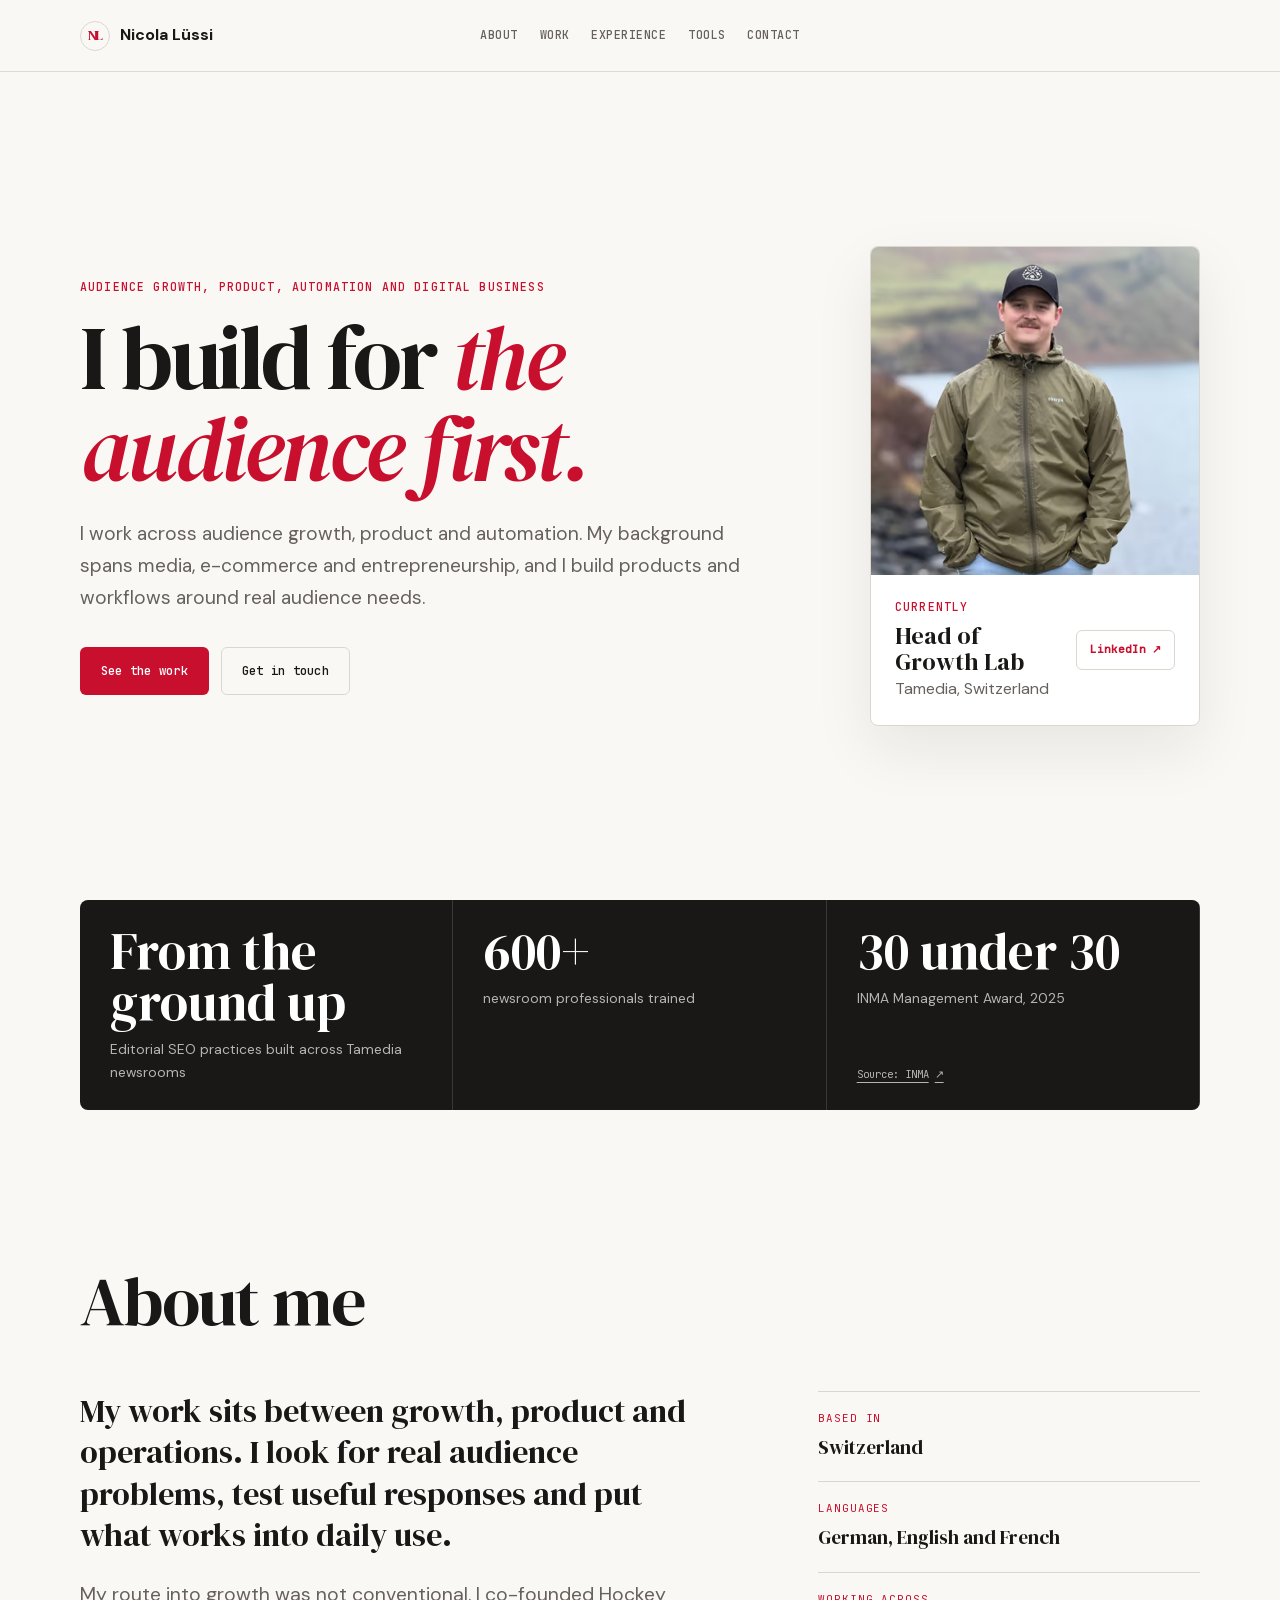
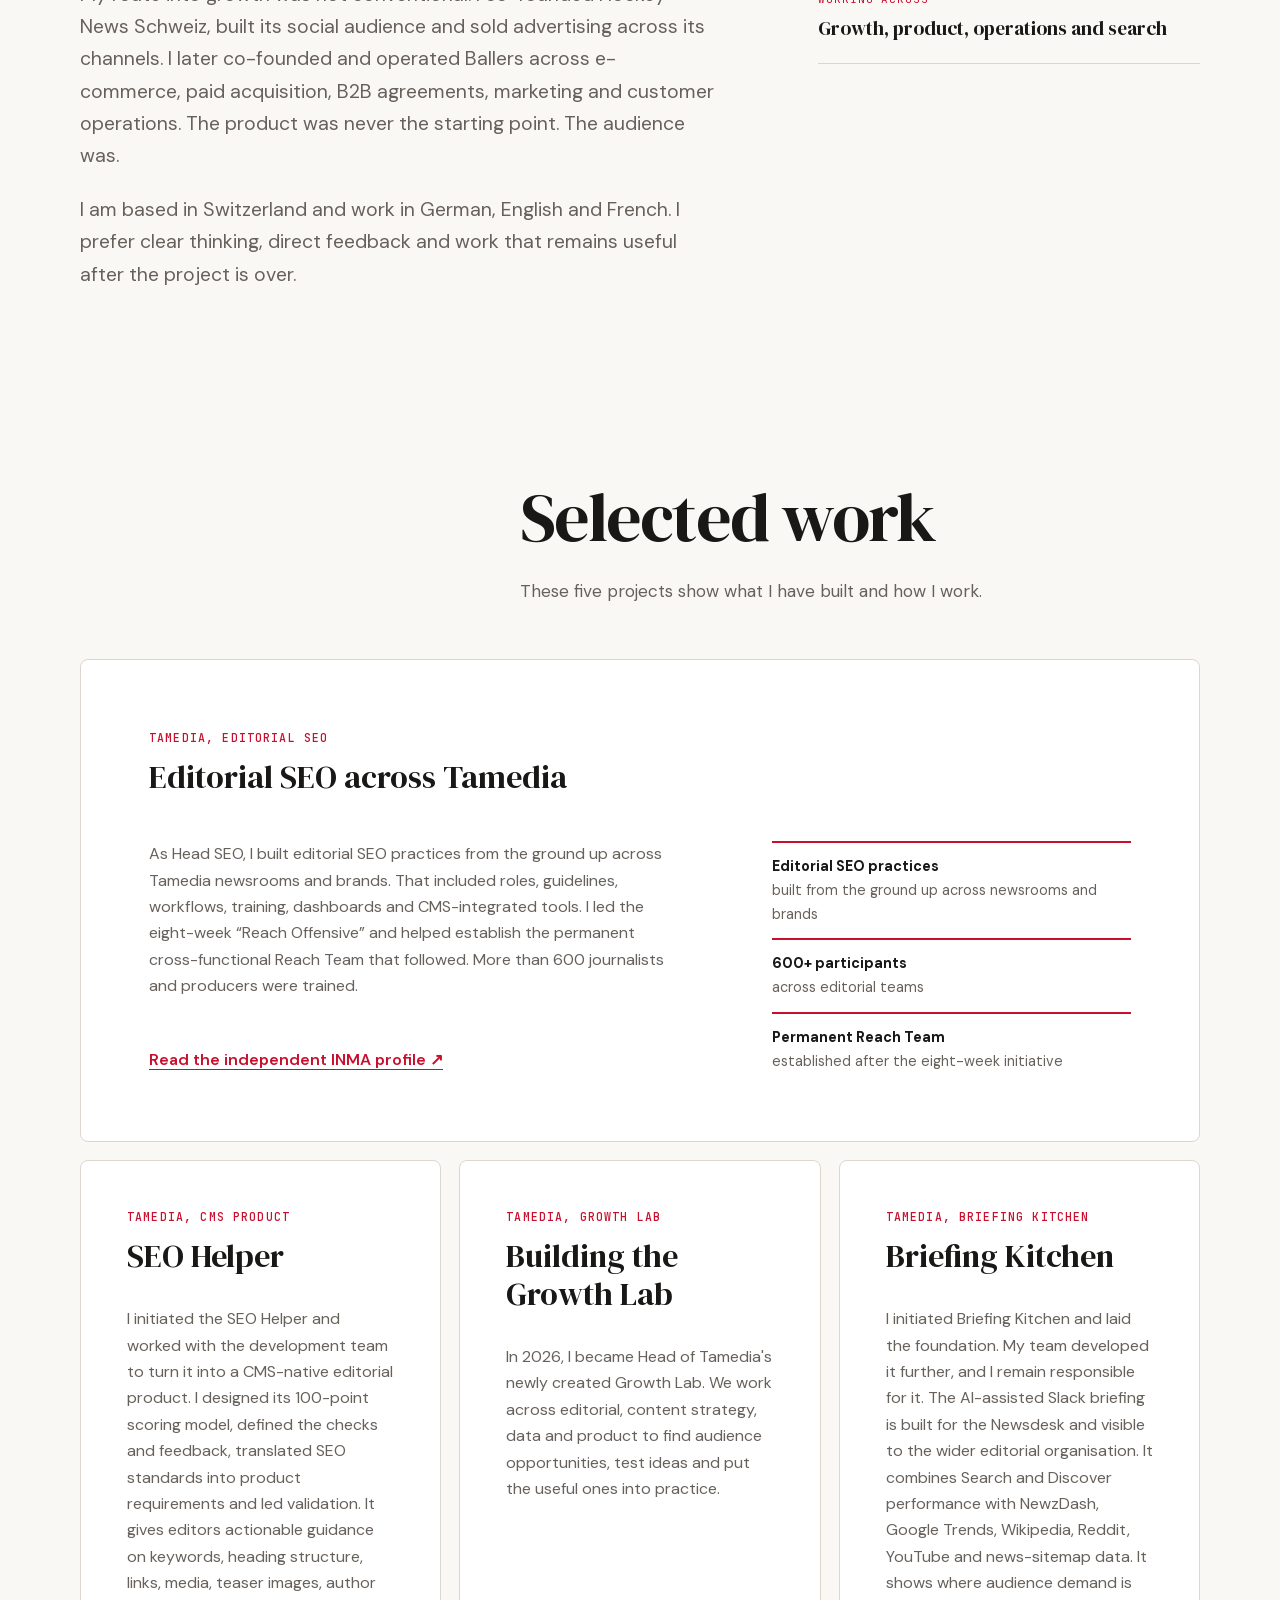
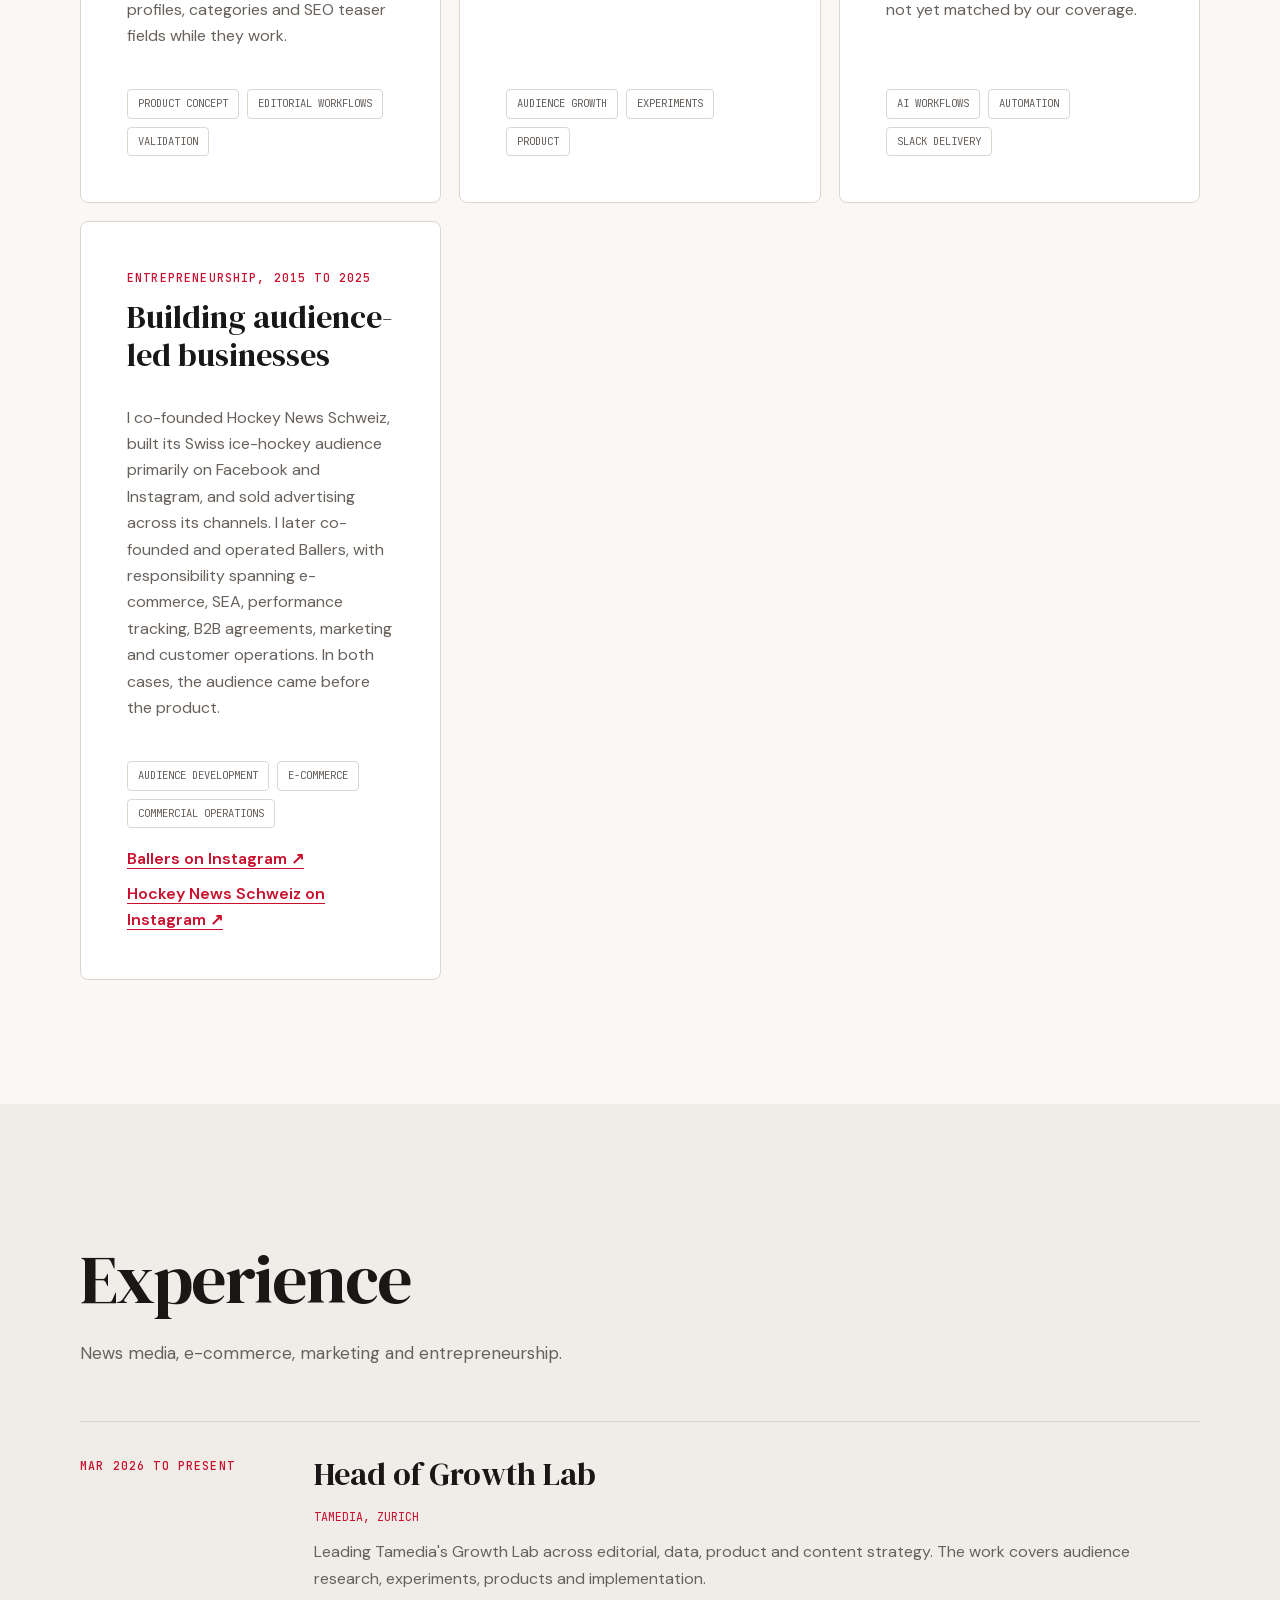
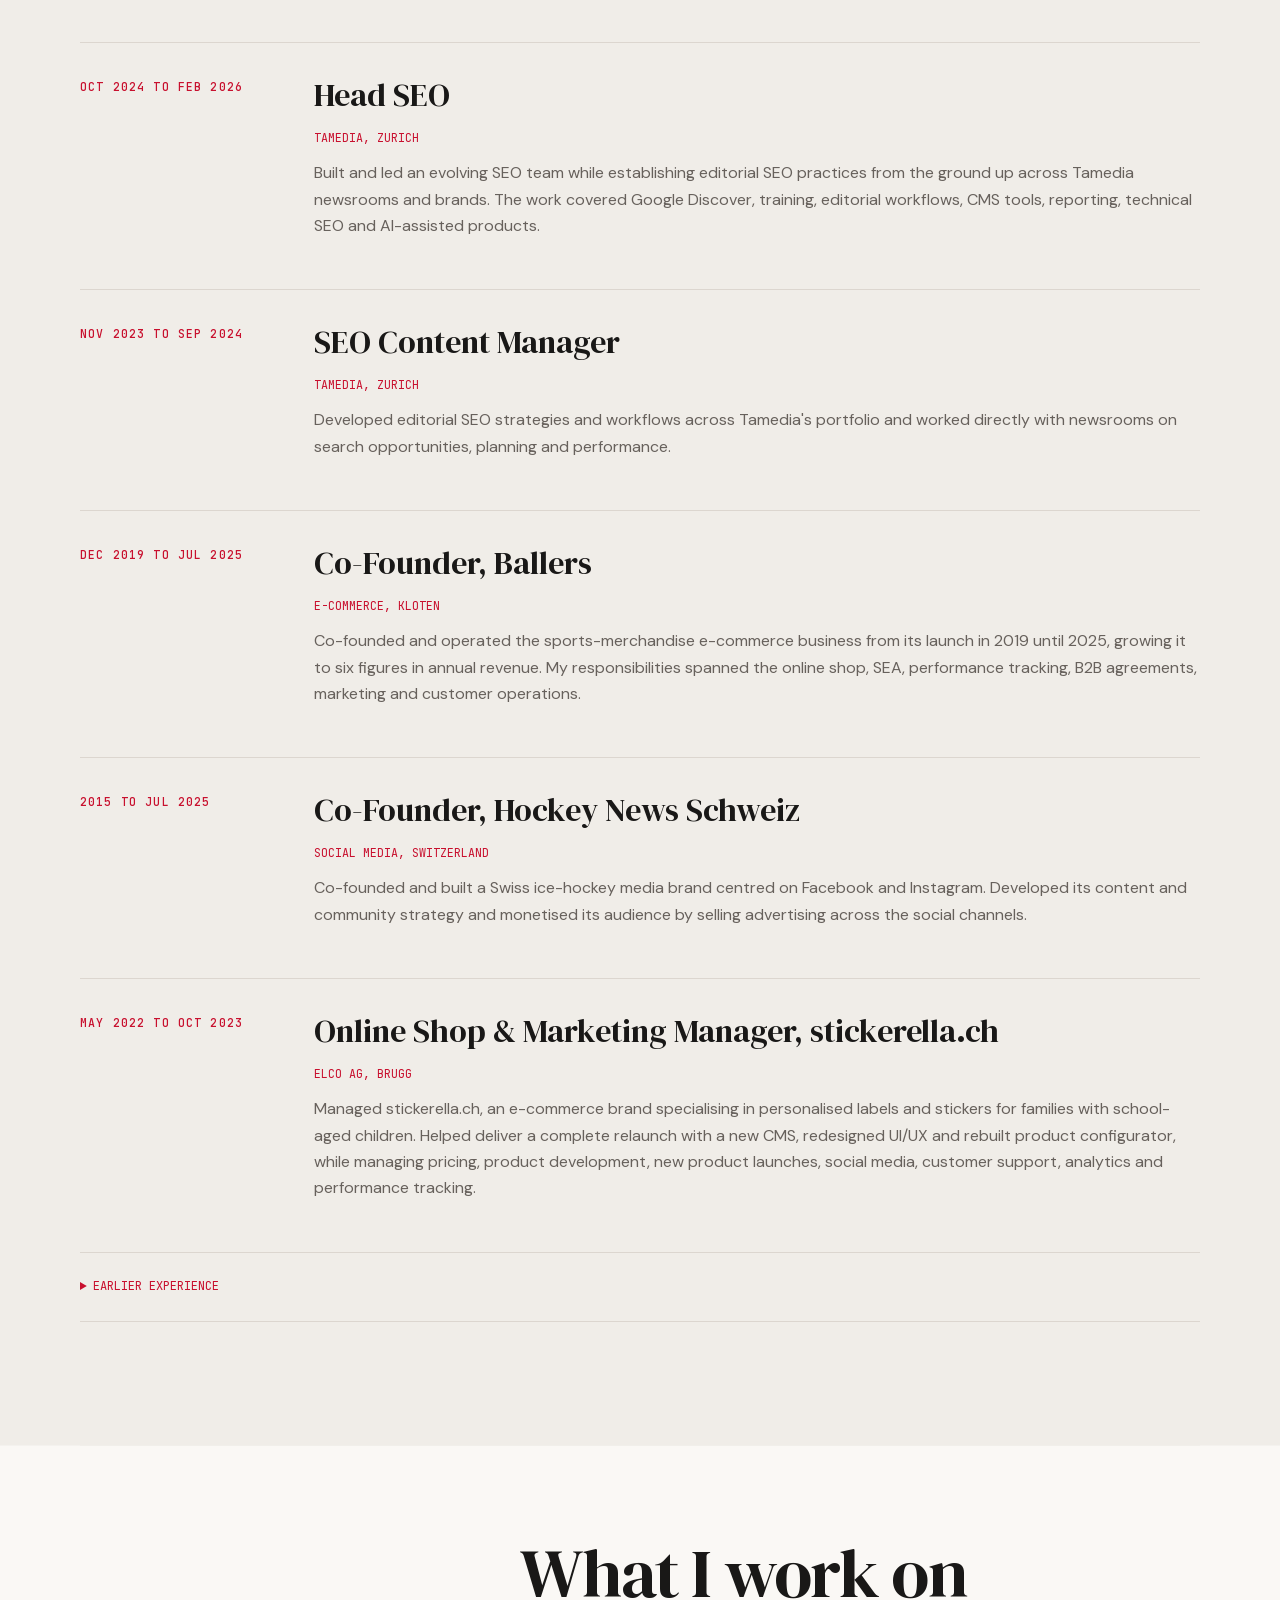
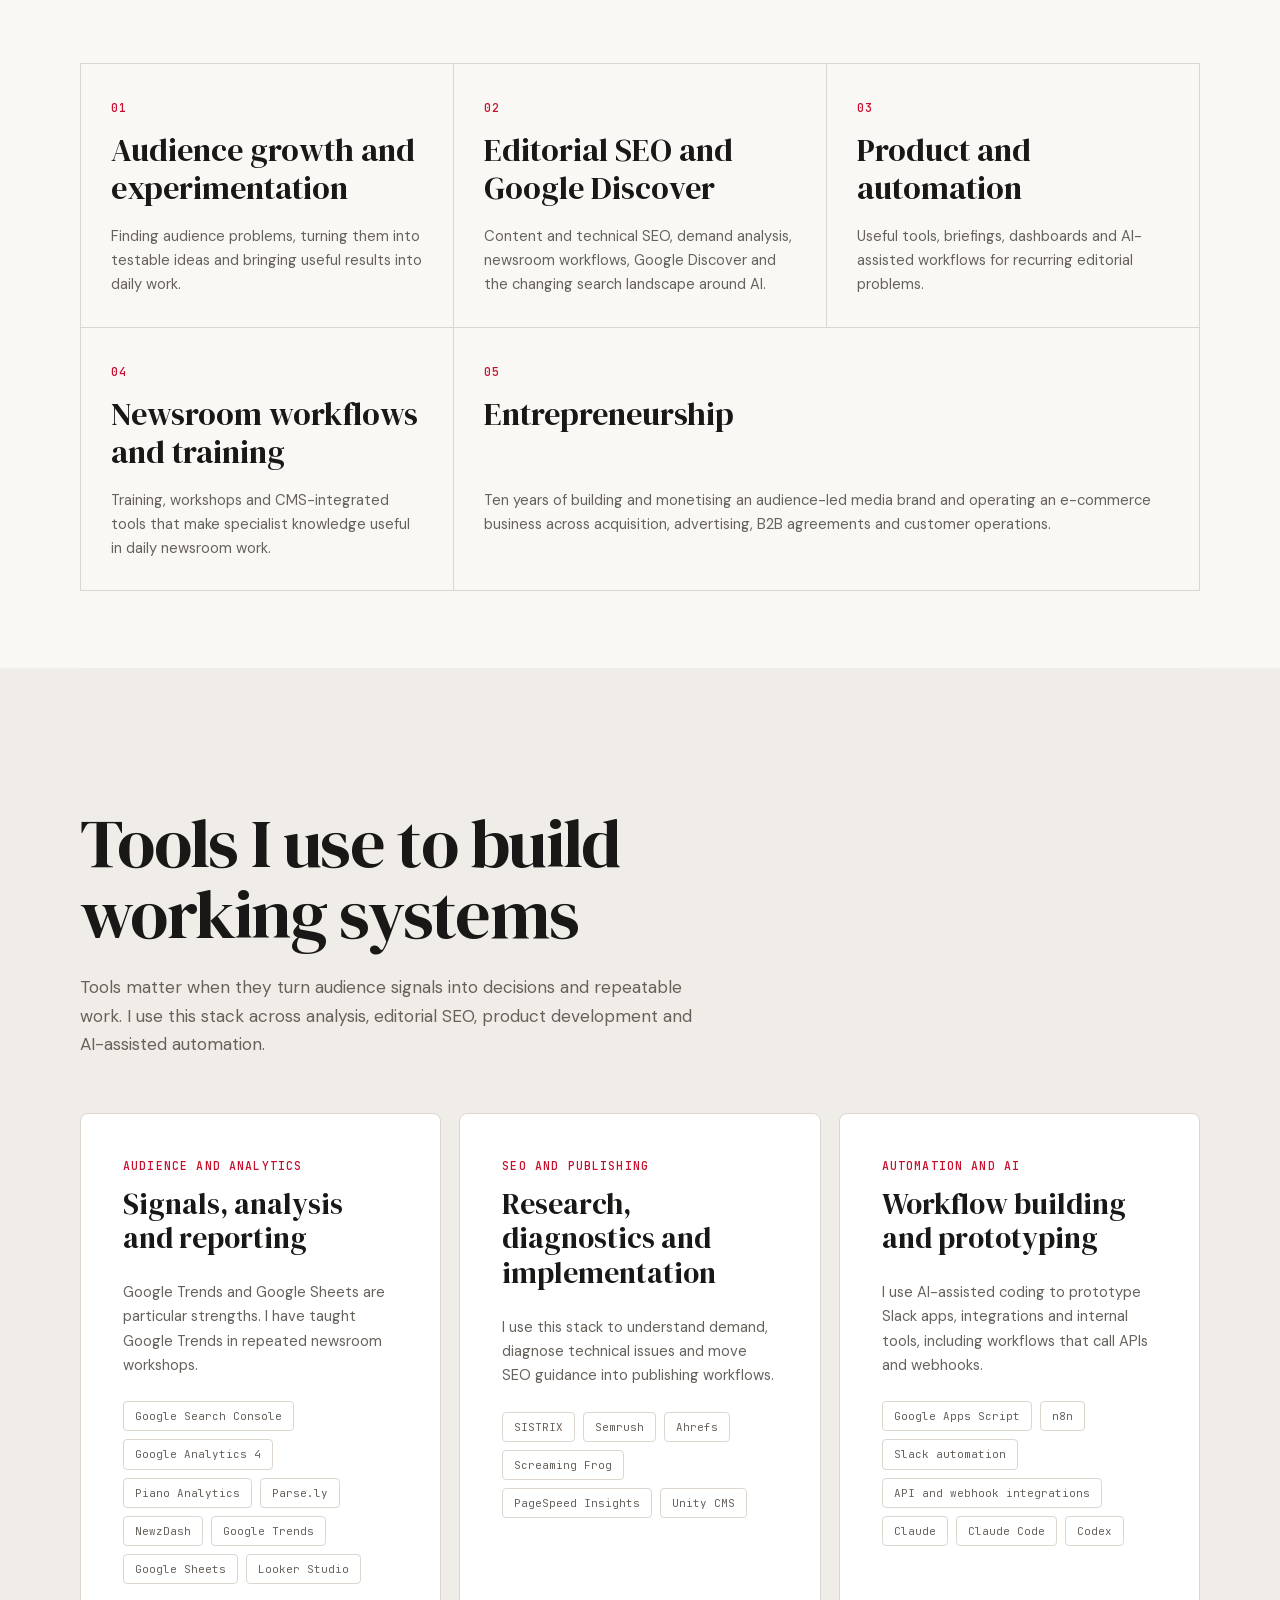
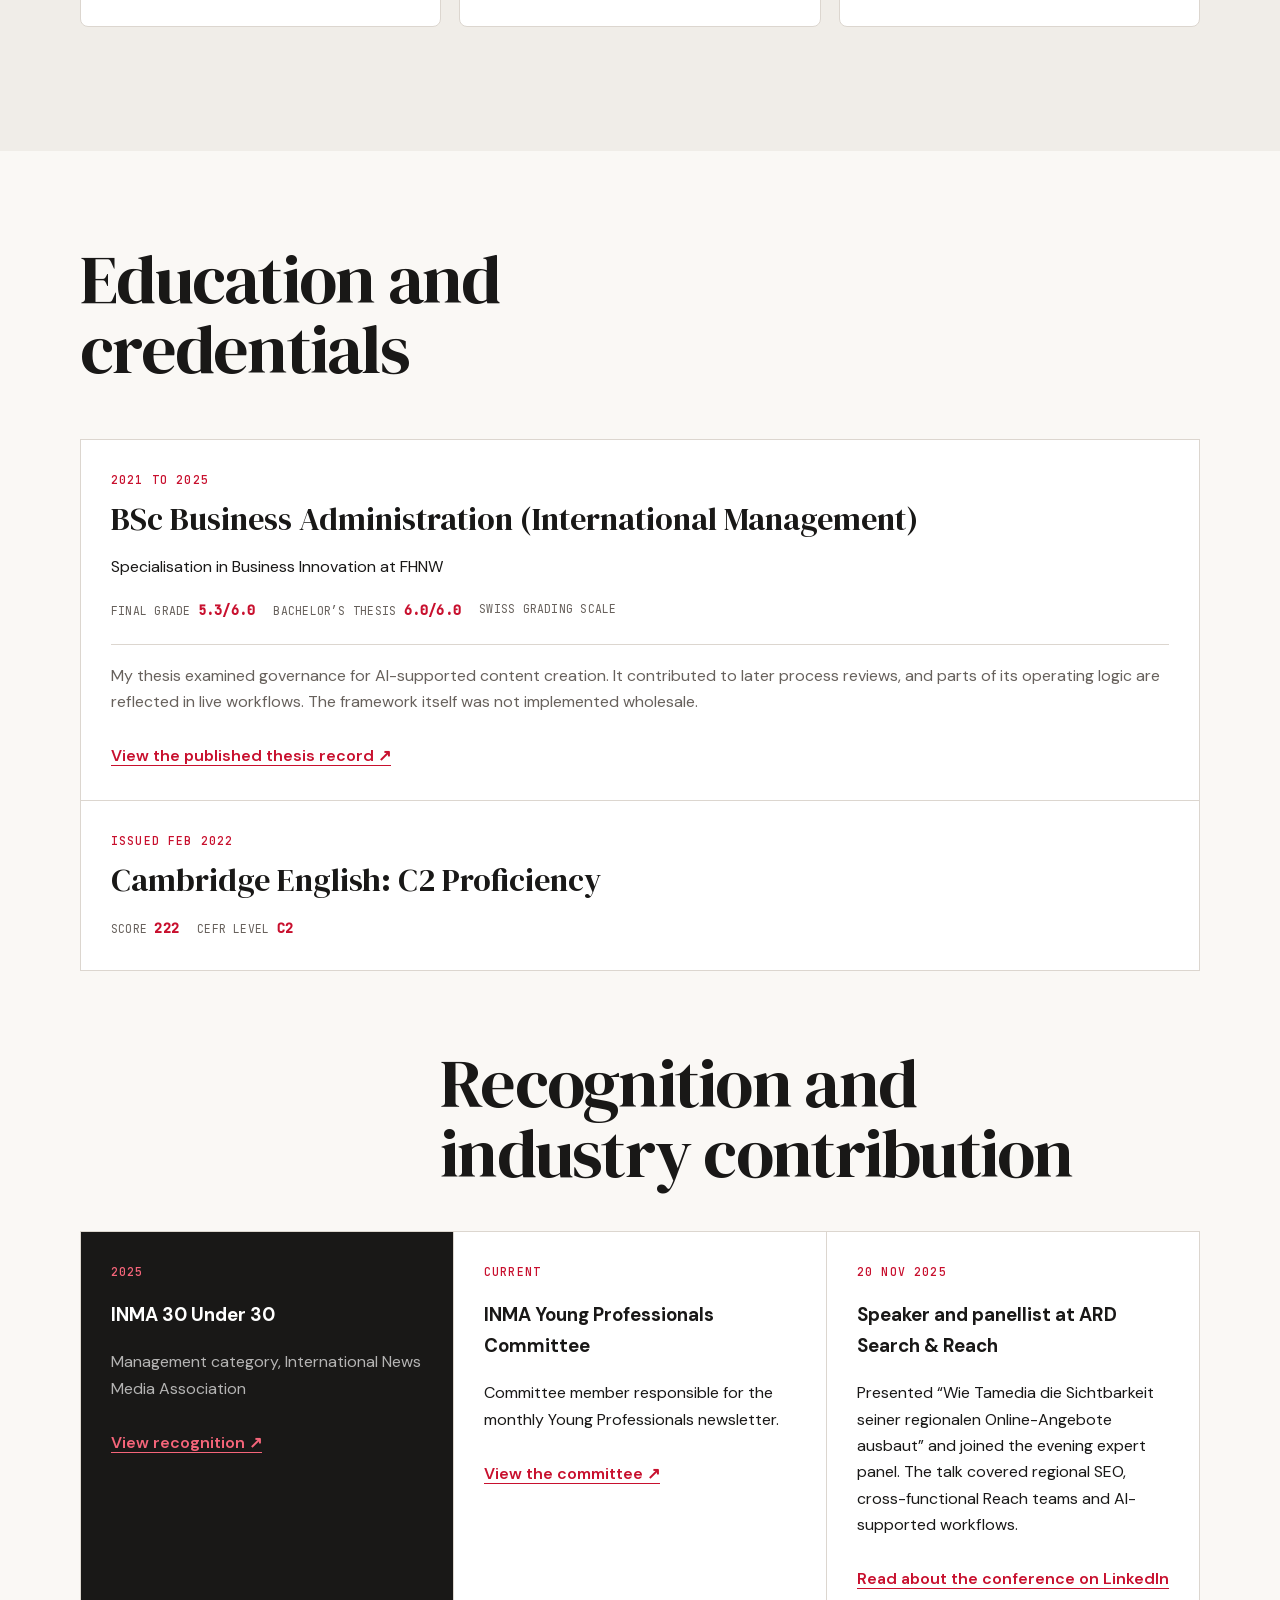
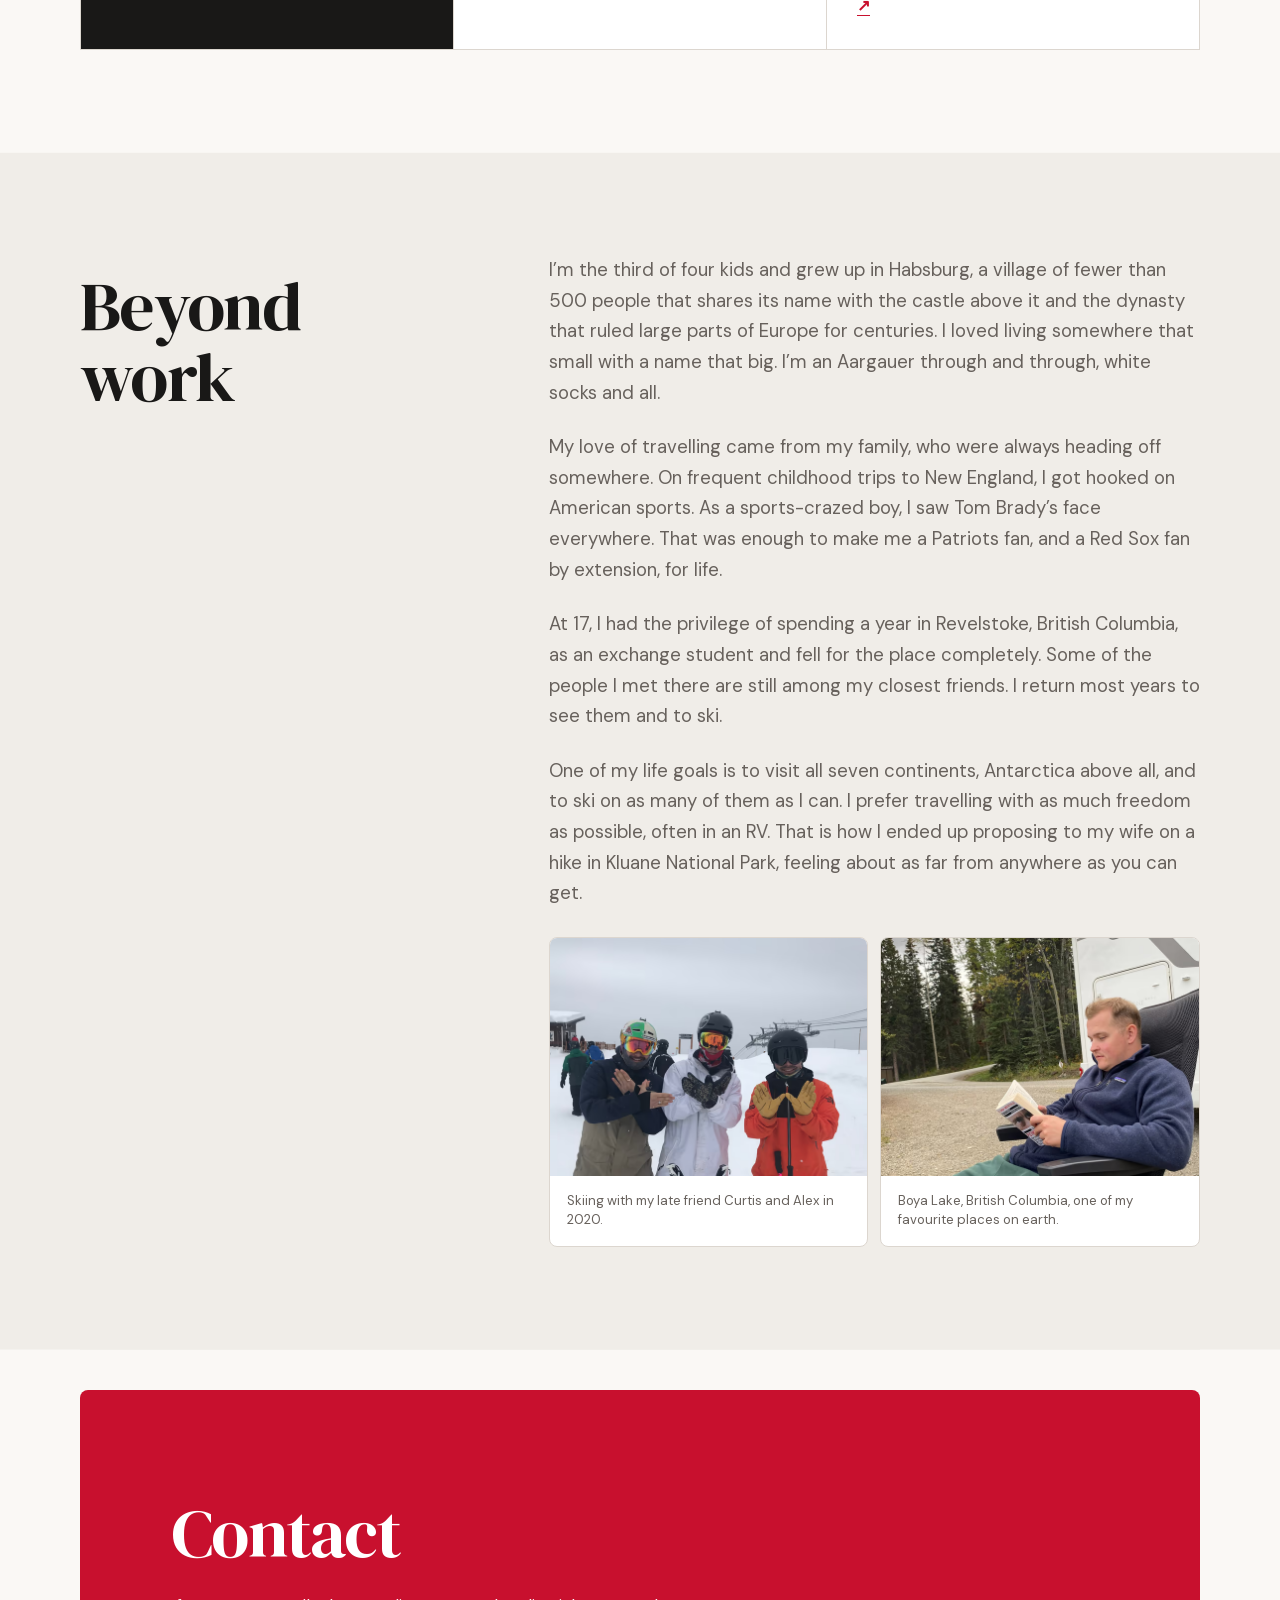
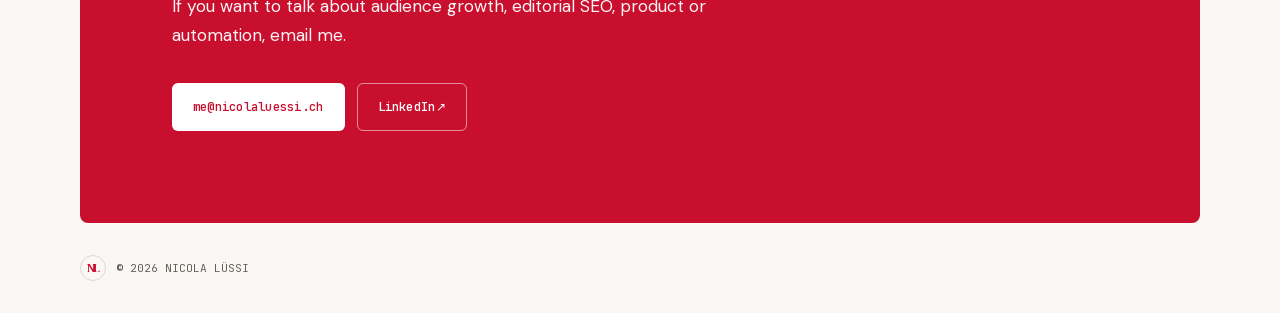
==== commit 2e798429: "Redesign homepage and remove German version" ====
--- a/index.html
+++ b/index.html
@@ -34,7 +34,7 @@
   <link rel="apple-touch-icon" href="/apple-touch-icon.png">
   <link rel="preload" href="/assets/fonts/dm-serif-display-latin.woff2" as="font" type="font/woff2" crossorigin>
   <link rel="preload" href="/assets/fonts/dm-serif-display-italic-latin.woff2" as="font" type="font/woff2" crossorigin>
-  <link rel="stylesheet" href="/css/style.css?v=20260804-3">
+  <link rel="stylesheet" href="/css/style.css?v=20260805-1">
 
   <script type="application/ld+json">
   {
@@ -56,7 +56,7 @@
         "description": "Profile of Nicola Lüssi, working across audience growth, product and automation, with experience spanning media, e-commerce and entrepreneurship.",
         "inLanguage": "en",
         "dateCreated": "2026-03-25T11:02:04+01:00",
-        "dateModified": "2026-08-04T16:22:06+02:00",
+        "dateModified": "2026-08-05T08:05:00+02:00",
         "isPartOf": {"@id": "https://nicolaluessi.ch/#website"},
         "mainEntity": {"@id": "https://nicolaluessi.ch/#person"}
       },
@@ -162,7 +162,7 @@
 
   <header class="site-header">
     <a class="site-brand" href="/" aria-label="Nicola Lüssi, home">
-      <img src="/heart-56.png" width="28" height="28" alt="">
+      <span class="site-monogram" aria-hidden="true">NL</span>
       <span>Nicola Lüssi</span>
     </a>
     <nav class="primary-nav" aria-label="Main navigation">
@@ -223,10 +223,10 @@
       <div class="proof-item">
         <strong>30 under 30</strong>
         <span>INMA Management Award, 2025</span>
-      </div>
-      <a class="proof-source" href="https://www.inma.org/blogs/main/post.cfm/inma-recognises-global-news-media-s-next-generation-in-30-under-30-awards" target="_blank" rel="noopener noreferrer">
-        Source: INMA <span aria-hidden="true">↗</span>
-      </a>
+        <a class="proof-source" href="https://www.inma.org/blogs/main/post.cfm/inma-recognises-global-news-media-s-next-generation-in-30-under-30-awards" target="_blank" rel="noopener noreferrer">
+          Source: INMA <span aria-hidden="true">↗</span>
+        </a>
+      </div>
     </section>
 
     <section class="section about" id="about" aria-labelledby="about-title">
@@ -255,17 +255,21 @@
 
       <div class="impact-grid">
         <article class="impact-card impact-card-featured">
-          <p class="card-kicker">Tamedia, editorial SEO</p>
-          <h3>Editorial SEO across Tamedia</h3>
-          <p>As Head SEO, I built editorial SEO practices from the ground up across Tamedia newsrooms and brands. That included roles, guidelines, workflows, training, dashboards and CMS-integrated tools. I led the eight-week “Reach Offensive” and helped establish the permanent cross-functional Reach Team that followed. More than 600 journalists and producers were trained.</p>
+          <header class="impact-featured-heading">
+            <p class="card-kicker">Tamedia, editorial SEO</p>
+            <h3>Editorial SEO across Tamedia</h3>
+          </header>
+          <div class="impact-featured-copy">
+            <p>As Head SEO, I built editorial SEO practices from the ground up across Tamedia newsrooms and brands. That included roles, guidelines, workflows, training, dashboards and CMS-integrated tools. I led the eight-week “Reach Offensive” and helped establish the permanent cross-functional Reach Team that followed. More than 600 journalists and producers were trained.</p>
+            <a class="text-link" href="https://www.inma.org/blogs/main/post.cfm/inma-recognises-global-news-media-s-next-generation-in-30-under-30-awards" target="_blank" rel="noopener noreferrer">
+              Read the independent INMA profile <span aria-hidden="true">↗</span>
+            </a>
+          </div>
           <ul class="outcome-list">
             <li><strong>Editorial SEO practices</strong> built from the ground up across newsrooms and brands</li>
             <li><strong>600+ participants</strong> across editorial teams</li>
             <li><strong>Permanent Reach Team</strong> established after the eight-week initiative</li>
           </ul>
-          <a class="text-link" href="https://www.inma.org/blogs/main/post.cfm/inma-recognises-global-news-media-s-next-generation-in-30-under-30-awards" target="_blank" rel="noopener noreferrer">
-            Read the independent INMA profile <span aria-hidden="true">↗</span>
-          </a>
         </article>
 
         <article class="impact-card">
@@ -584,7 +588,10 @@
   </main>
 
   <footer class="site-footer">
-    <p>© 2026 Nicola Lüssi</p>
+    <a class="footer-brand" href="/" aria-label="Nicola Lüssi, home">
+      <span class="site-monogram" aria-hidden="true">NL</span>
+      <span>© 2026 Nicola Lüssi</span>
+    </a>
   </footer>
 </body>
 </html>
--- a/css/style.css
+++ b/css/style.css
@@ -59,6 +59,9 @@
   --content: 1120px;
   --radius: 8px;
   --shadow: 0 24px 60px rgba(25, 24, 23, 0.08);
+  --space-section-tight: clamp(58px, 6vw, 78px);
+  --space-section: clamp(74px, 8vw, 104px);
+  --space-section-loose: clamp(88px, 10vw, 124px);
 }
 
 @media (prefers-color-scheme: dark) {
@@ -169,9 +172,20 @@
   text-decoration: none;
 }
 
-.site-brand img,
-.pixel-heart {
-  image-rendering: pixelated;
+.site-monogram {
+  display: inline-flex;
+  align-items: center;
+  justify-content: center;
+  width: 30px;
+  height: 30px;
+  border: 1px solid var(--line);
+  border-radius: 50%;
+  color: var(--red);
+  font-family: var(--serif);
+  font-size: 0.92rem;
+  font-weight: 400;
+  letter-spacing: -0.08em;
+  line-height: 1;
 }
 
 .primary-nav,
@@ -383,7 +397,7 @@
 
 .proof-strip {
   display: grid;
-  grid-template-columns: repeat(3, 1fr) auto;
+  grid-template-columns: repeat(3, 1fr);
   align-items: stretch;
   width: min(calc(100% - 48px), var(--content));
   margin: 0 auto 38px;
@@ -396,8 +410,8 @@
 .proof-item {
   display: flex;
   flex-direction: column;
-  justify-content: center;
-  min-height: 142px;
+  justify-content: flex-start;
+  min-height: 174px;
   padding: 26px 30px;
   border-right: 1px solid var(--inverse-line);
 }
@@ -409,26 +423,27 @@
   line-height: 1;
 }
 
-.proof-item span {
+.proof-item > span {
   margin-top: 10px;
   color: var(--inverse-muted);
   font-size: 0.86rem;
 }
 
 .proof-source {
-  display: flex;
+  display: inline-flex;
   align-items: center;
-  justify-content: center;
-  padding: 18px;
-  background: var(--red-fill);
+  gap: 6px;
+  width: fit-content;
+  margin-top: auto;
+  padding-top: 18px;
+  color: var(--inverse-muted);
   font-family: var(--mono);
-  font-size: 0.72rem;
-  text-decoration: none;
-  writing-mode: vertical-rl;
+  font-size: 0.66rem;
+  text-underline-offset: 4px;
 }
 
 .section {
-  padding-block: 108px;
+  padding-block: var(--space-section);
 }
 
 .section-tinted {
@@ -456,7 +471,7 @@
 }
 
 .about {
-  padding-bottom: 54px;
+  padding-block: var(--space-section) var(--space-section-tight);
 }
 
 .about-layout {
@@ -526,6 +541,35 @@
 
 .impact-card-featured {
   grid-column: 1 / -1;
+  display: grid;
+  grid-template-columns: minmax(0, 1.2fr) minmax(280px, 0.8fr);
+  gap: 30px clamp(42px, 7vw, 84px);
+  padding: clamp(36px, 6vw, 68px);
+}
+
+.impact-featured-heading {
+  grid-column: 1 / -1;
+  max-width: 820px;
+}
+
+.impact-featured-heading h3 {
+  margin-bottom: 0;
+  font-size: clamp(2rem, 4.2vw, 3.65rem);
+}
+
+.impact-featured-copy {
+  display: flex;
+  flex-direction: column;
+}
+
+.impact-featured-copy > p {
+  margin-top: 0;
+  color: var(--muted);
+}
+
+.impact-card-featured .outcome-list {
+  grid-template-columns: 1fr;
+  margin: 0;
 }
 
 .impact-card h3,
@@ -688,7 +732,7 @@
 }
 
 .tools {
-  padding-block: 108px;
+  padding-block: var(--space-section-loose);
 }
 
 .tool-grid {
@@ -738,7 +782,7 @@
 }
 
 .education {
-  padding-top: 62px;
+  padding-block: var(--space-section-tight) var(--space-section);
 }
 
 .education-grid {
@@ -783,7 +827,7 @@
 }
 
 .recognition-block {
-  margin-top: 96px;
+  margin-top: var(--space-section-tight);
 }
 
 .recognition-block .section-heading {
@@ -816,6 +860,33 @@
   grid-template-columns: minmax(260px, 0.72fr) minmax(0, 1.28fr);
   gap: clamp(48px, 8vw, 112px);
   align-items: start;
+}
+
+#impact {
+  padding-block: var(--space-section-tight) var(--space-section-loose);
+}
+
+#impact .section-heading,
+#capabilities .section-heading {
+  max-width: 680px;
+  margin-left: auto;
+}
+
+#experience {
+  padding-block: var(--space-section-loose);
+}
+
+#capabilities {
+  padding-block: var(--space-section-tight);
+}
+
+.education > .section-heading {
+  max-width: 560px;
+}
+
+.recognition-block .section-heading {
+  max-width: 760px;
+  margin-left: auto;
 }
 
 .personal-layout .section-heading {
@@ -916,6 +987,21 @@
   text-transform: uppercase;
 }
 
+.footer-brand {
+  display: inline-flex;
+  align-items: center;
+  gap: 10px;
+  width: fit-content;
+  color: inherit;
+  text-decoration: none;
+}
+
+.footer-brand .site-monogram {
+  width: 26px;
+  height: 26px;
+  font-size: 0.8rem;
+}
+
 @media (max-width: 920px) {
   .site-header {
     grid-template-columns: 1fr auto;
@@ -945,10 +1031,6 @@
     max-width: 430px;
   }
 
-  .proof-strip {
-    grid-template-columns: repeat(3, 1fr);
-  }
-
   .about-layout {
     grid-template-columns: 1fr;
   }
@@ -964,12 +1046,6 @@
 
   .impact-grid {
     grid-template-columns: repeat(2, minmax(0, 1fr));
-  }
-
-  .proof-source {
-    grid-column: 1 / -1;
-    min-height: 48px;
-    writing-mode: horizontal-tb;
   }
 
   .capability-grid {
@@ -1073,6 +1149,15 @@
 
   .impact-card-featured {
     grid-column: auto;
+    grid-template-columns: 1fr;
+  }
+
+  .impact-featured-heading {
+    grid-column: auto;
+  }
+
+  .impact-card-featured .outcome-list {
+    grid-template-columns: 1fr;
   }
 
   .capability-grid article:last-child {
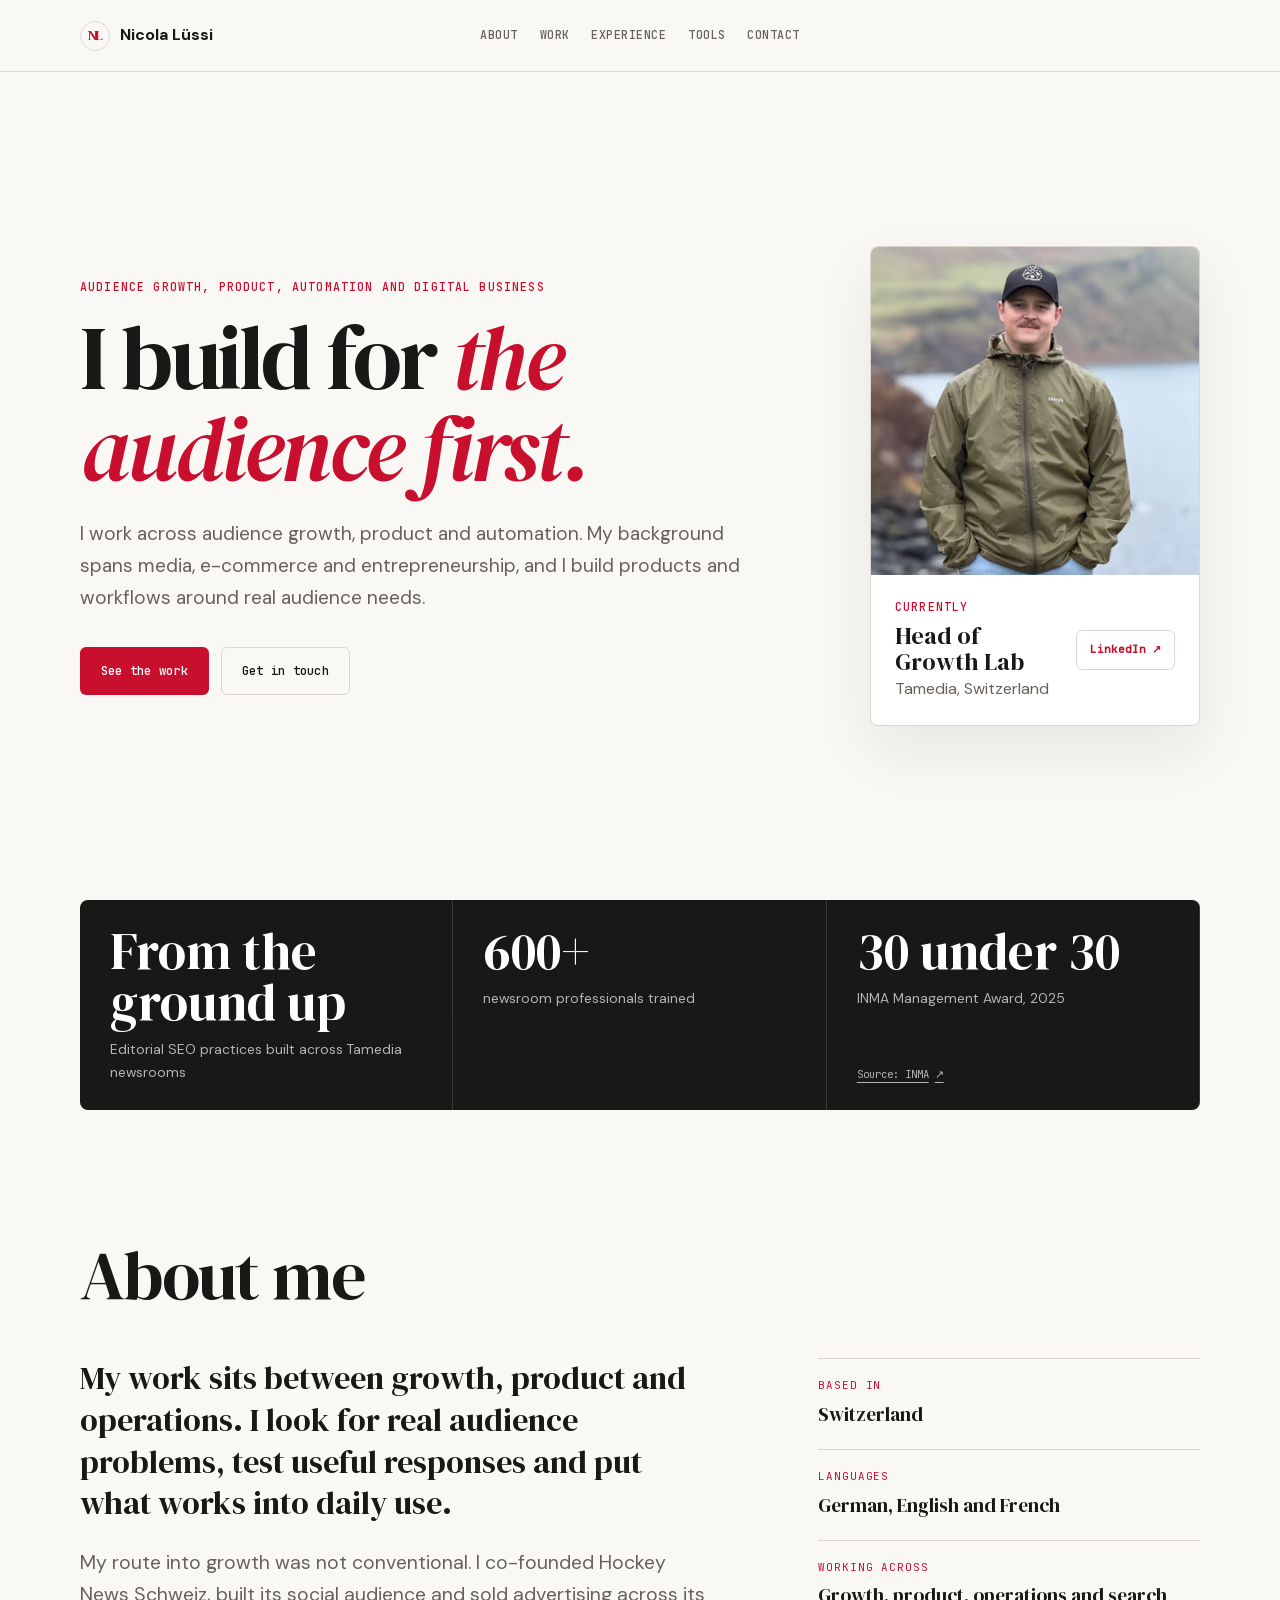
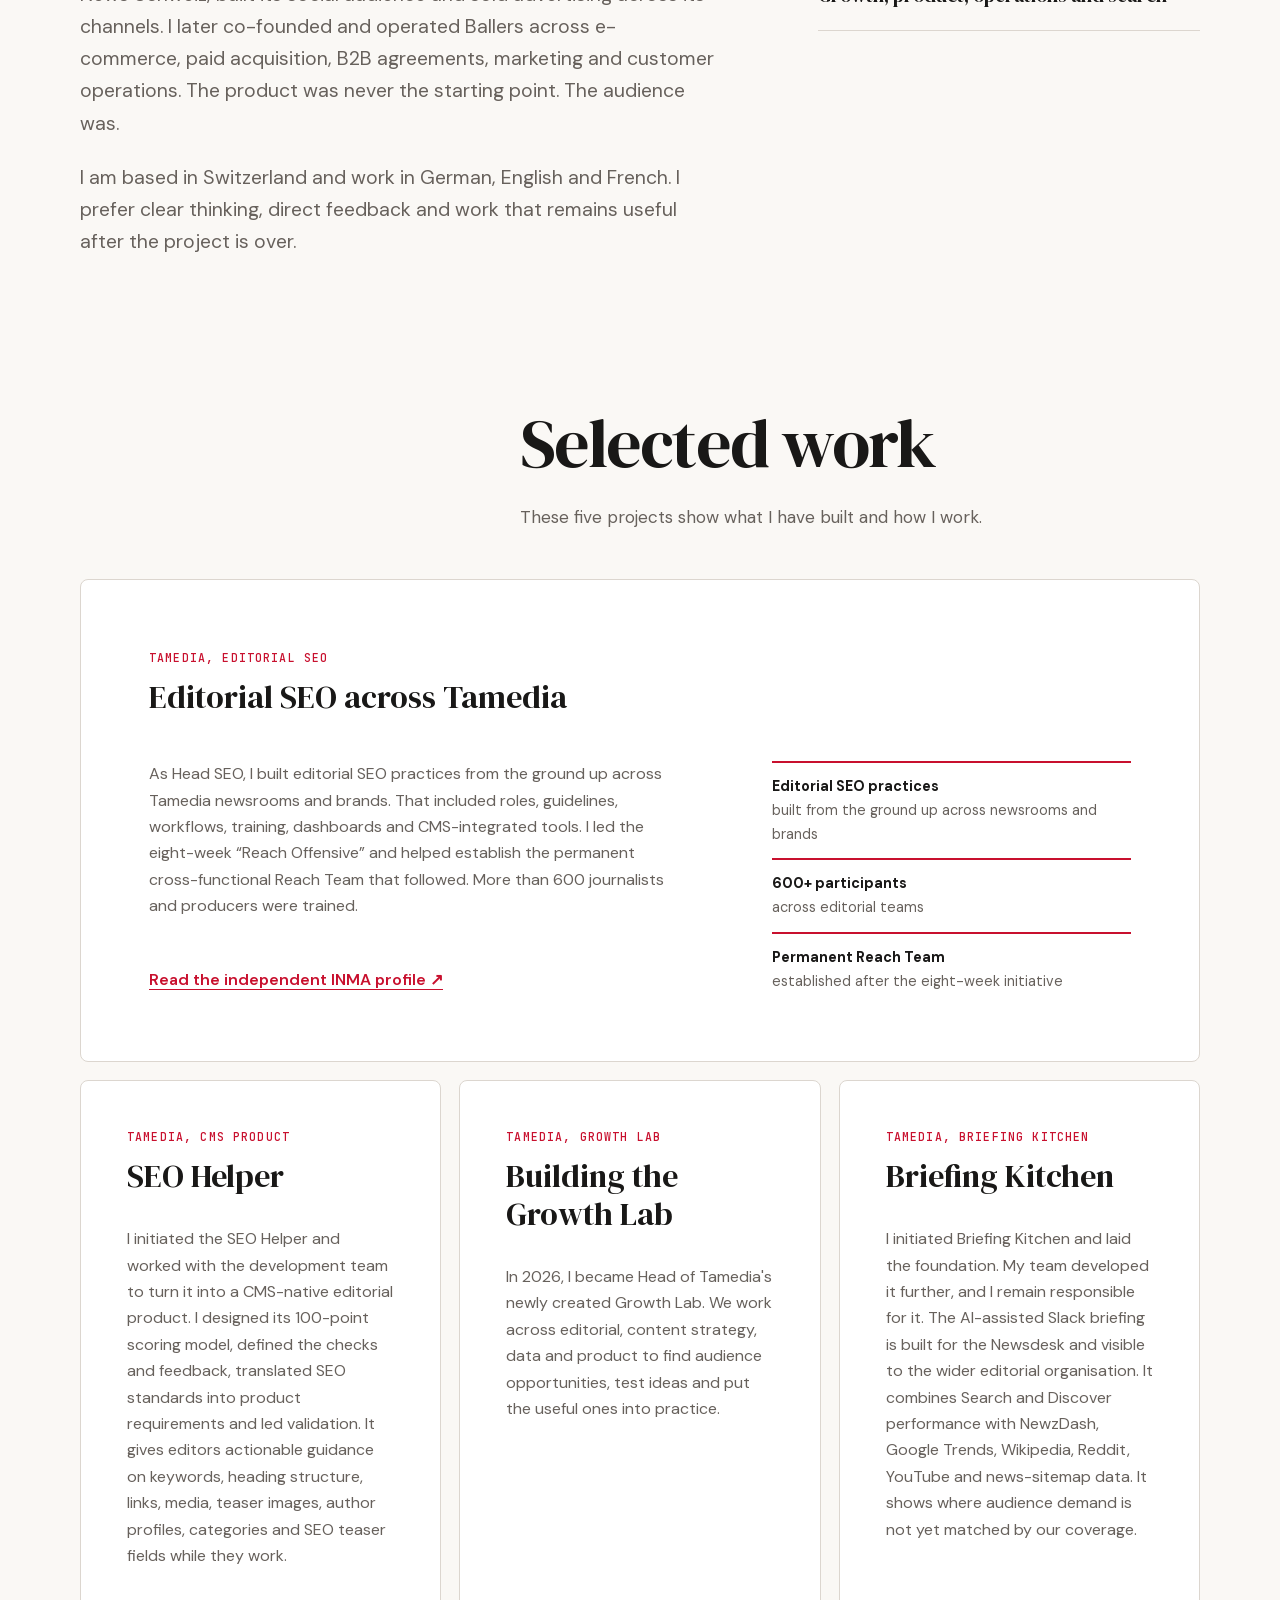
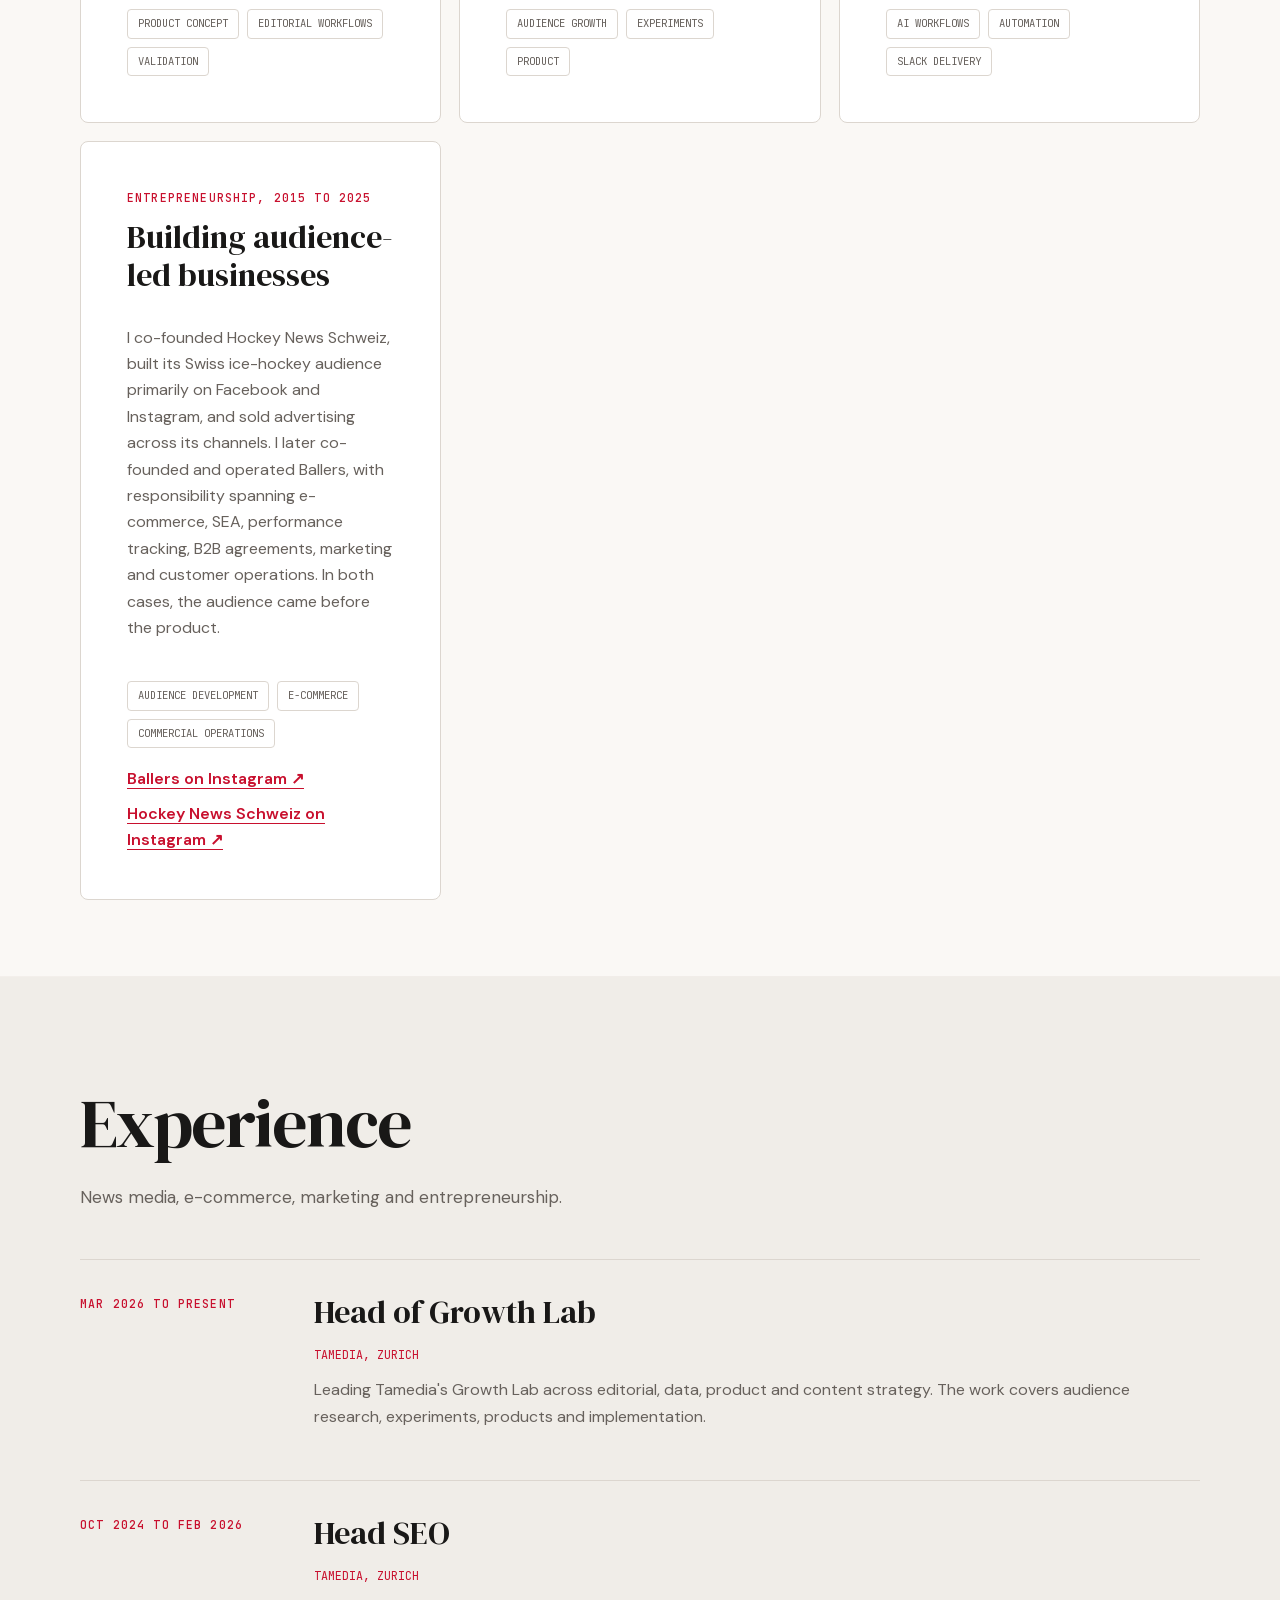
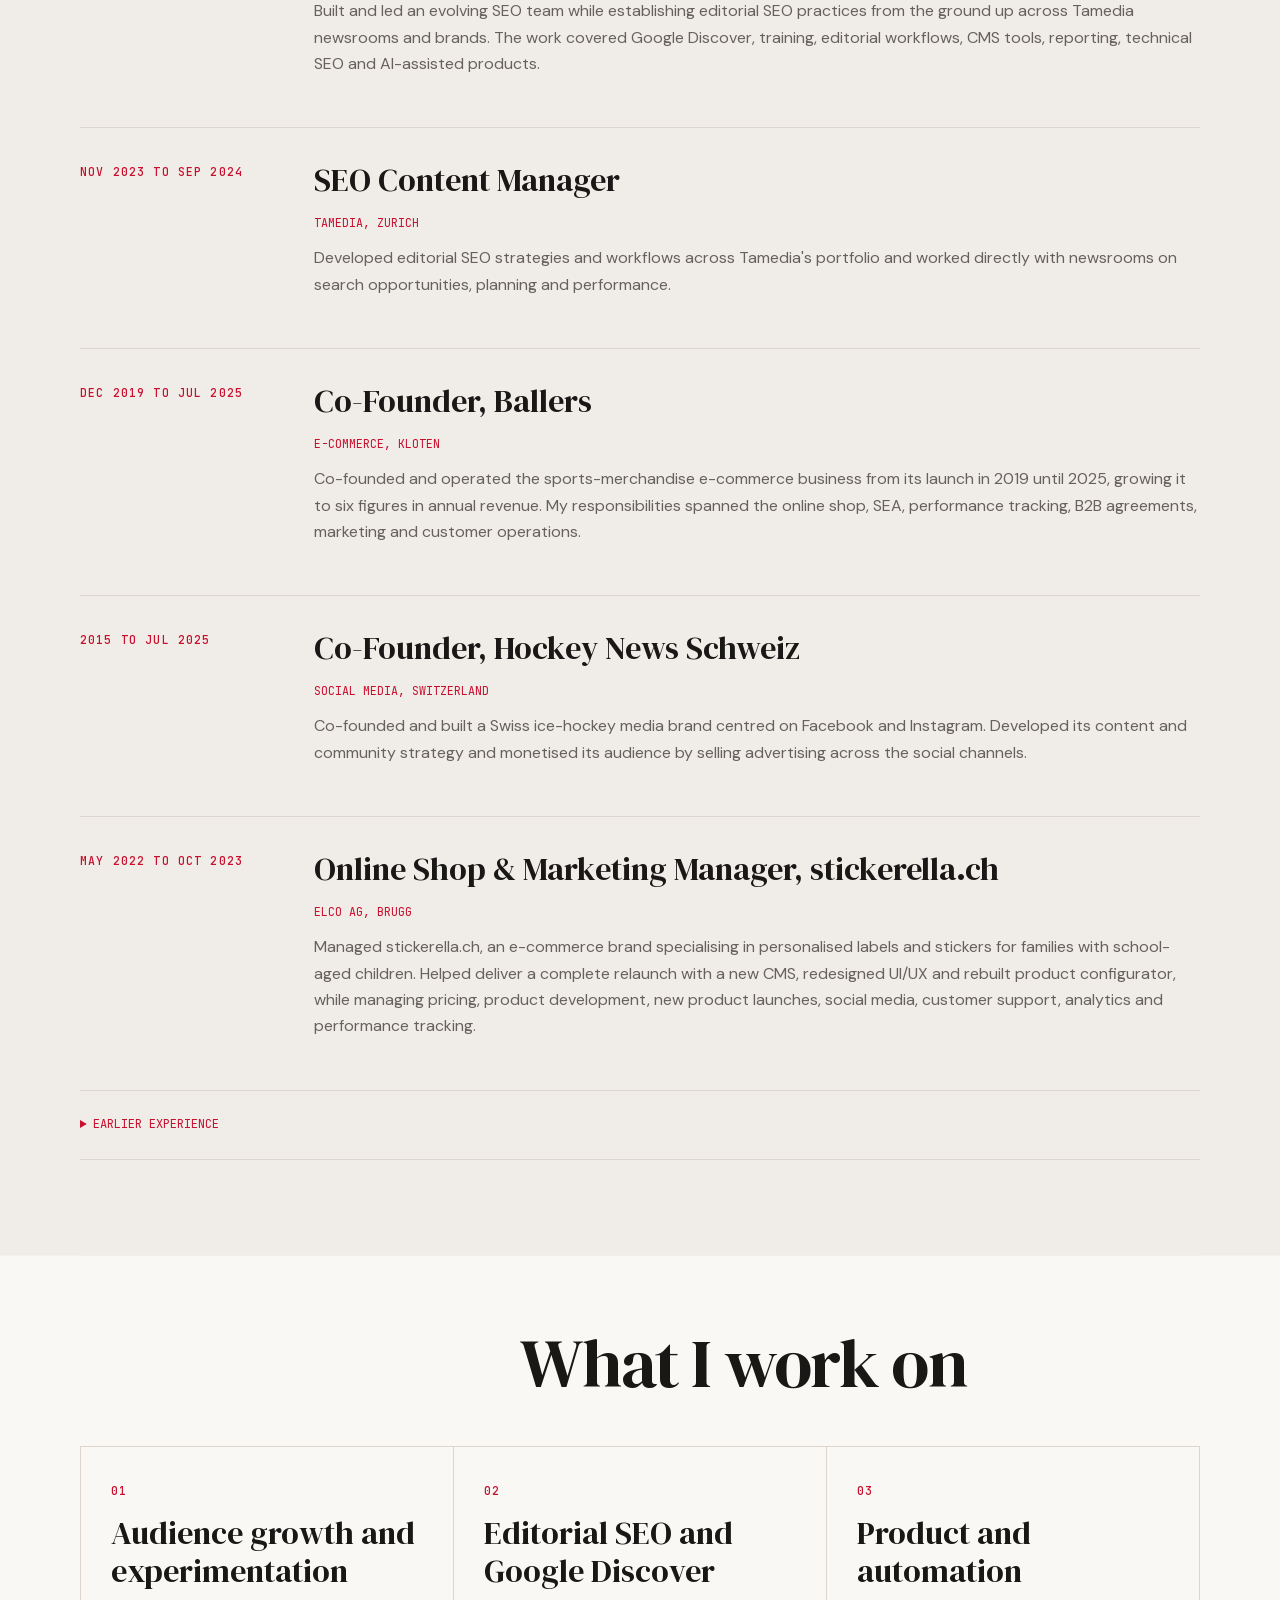
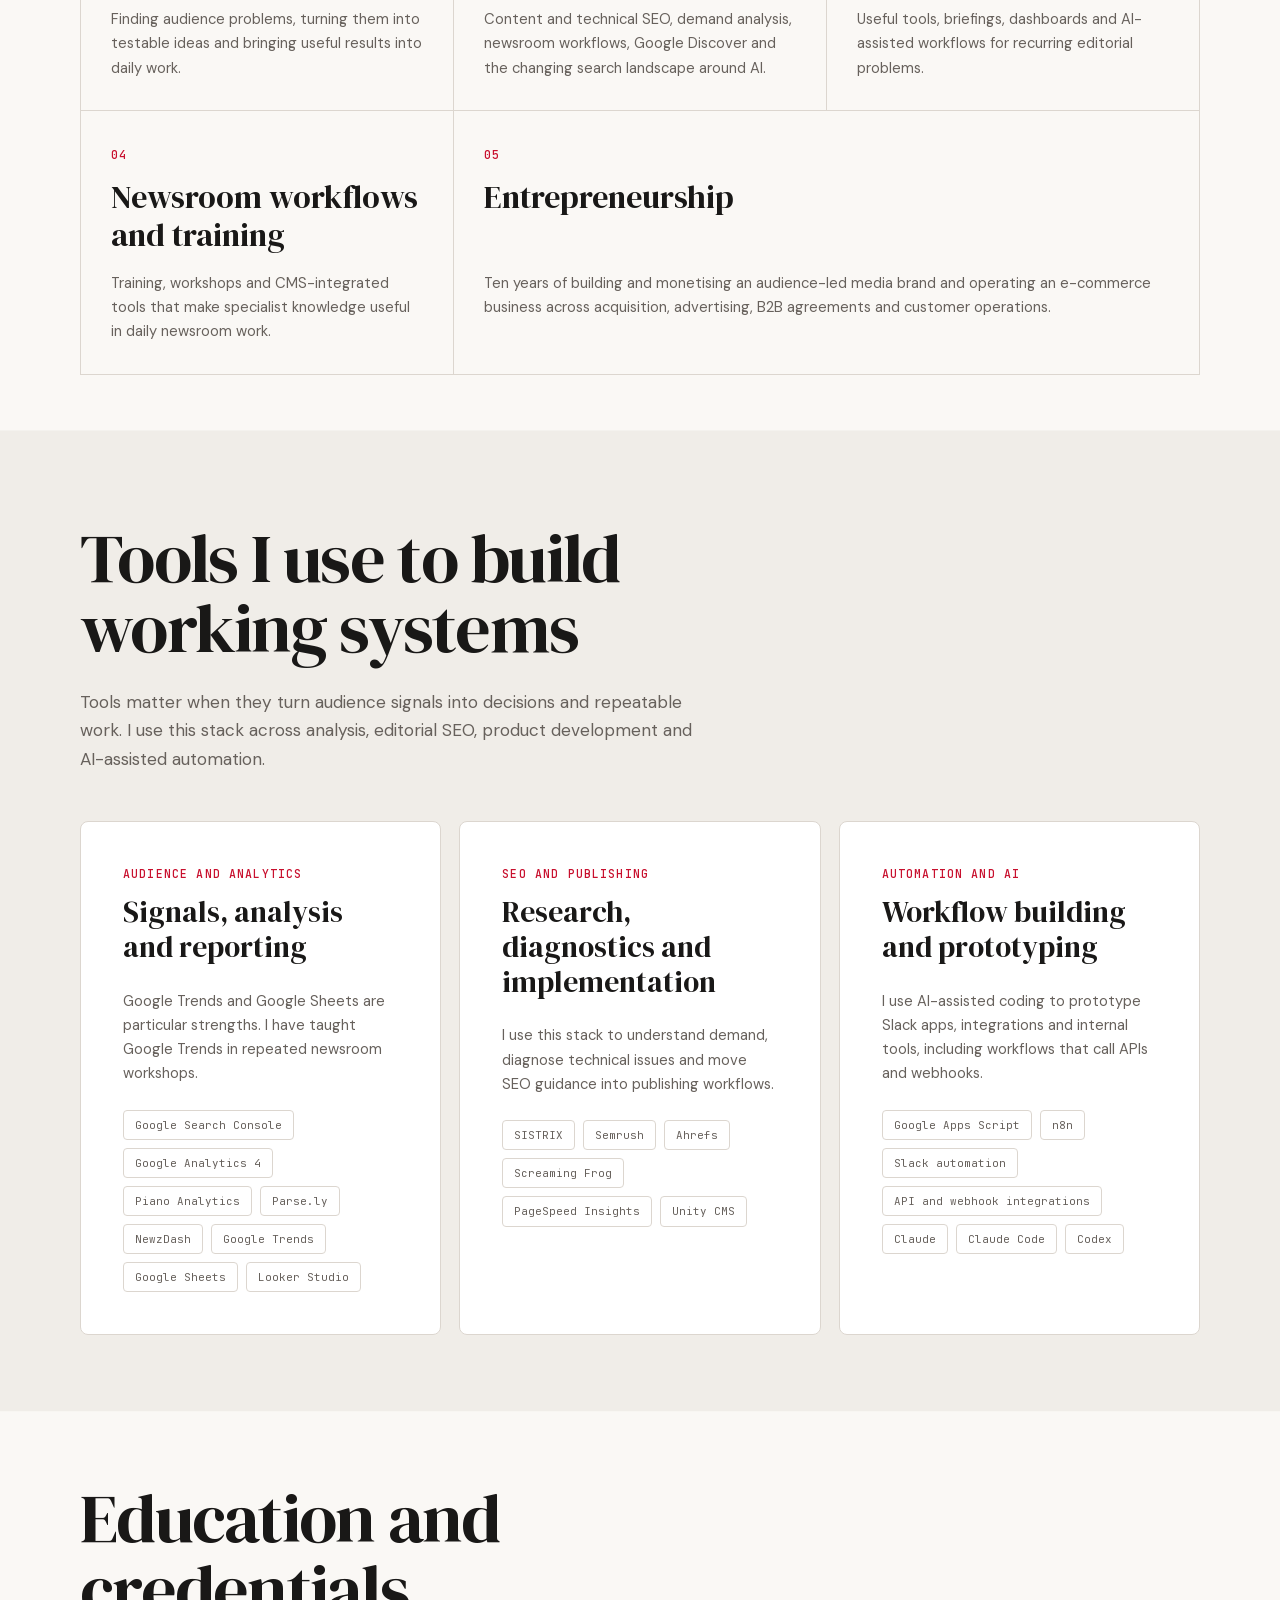
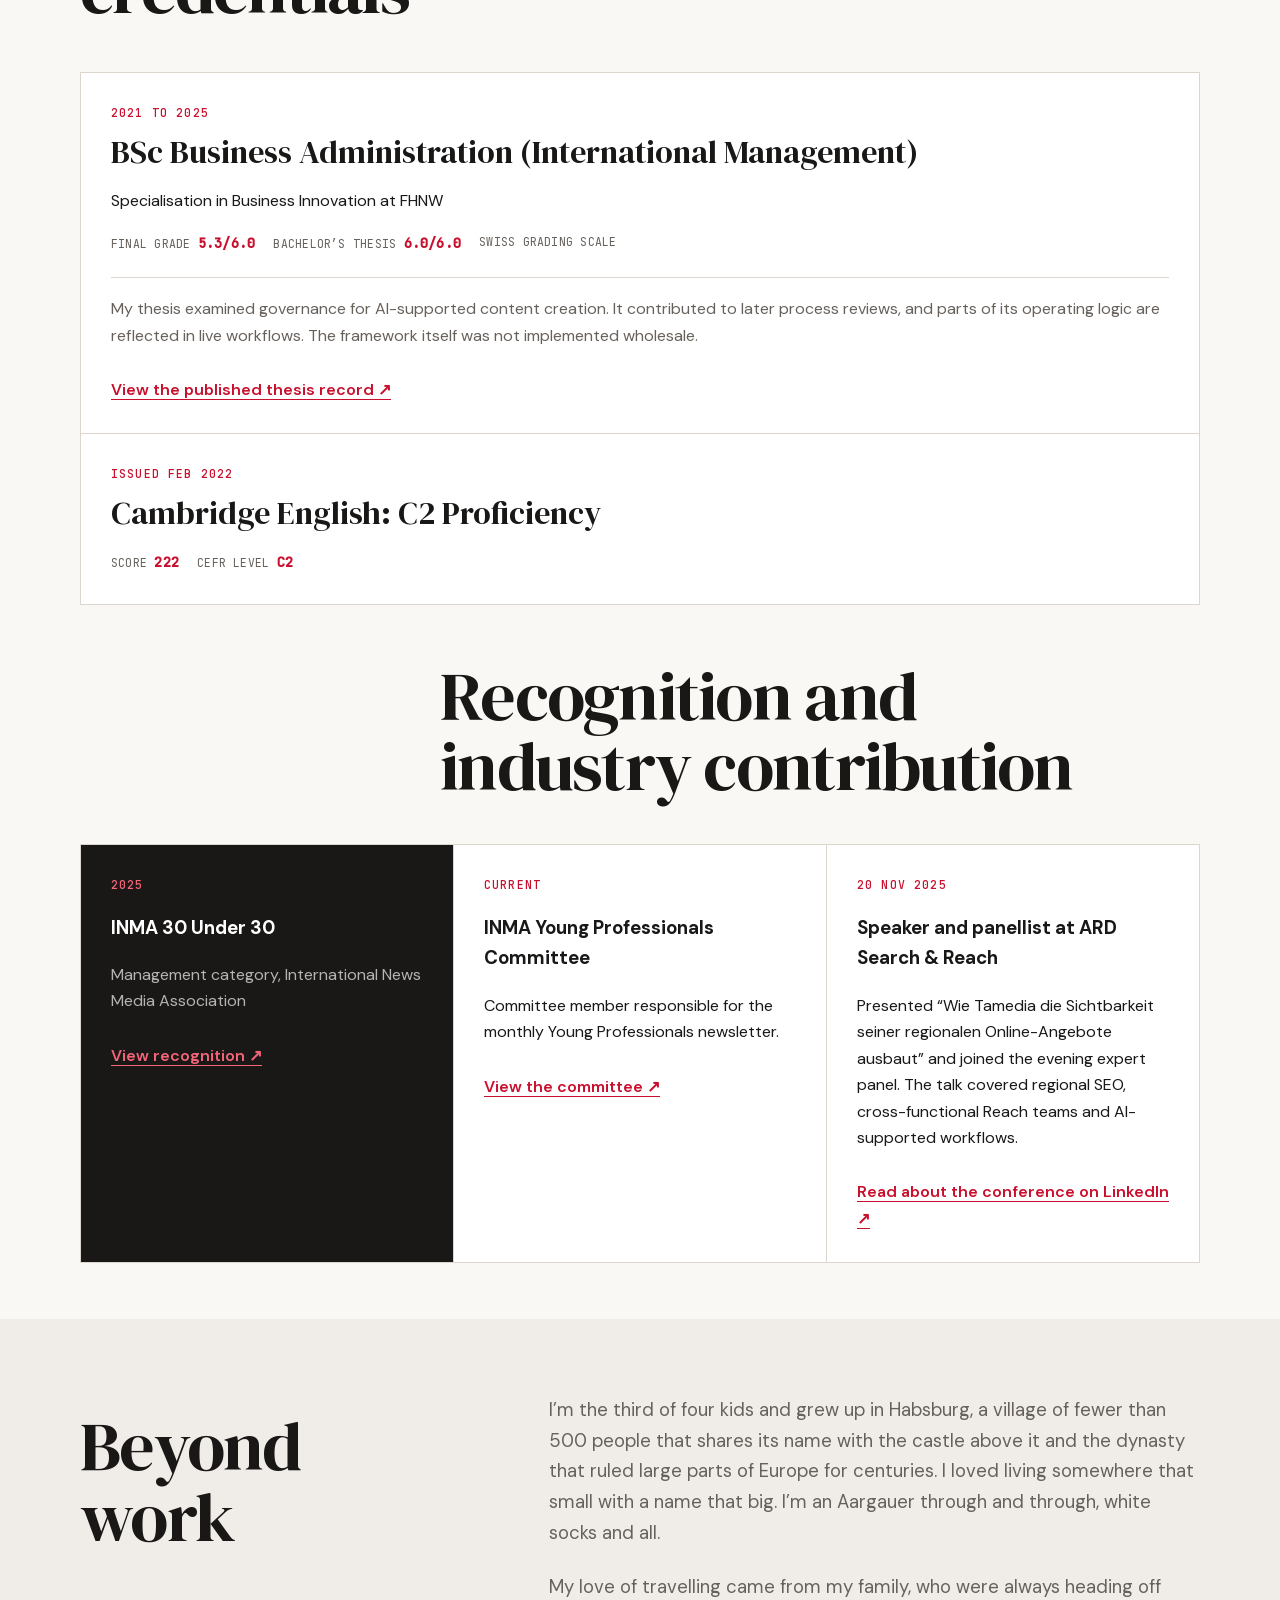
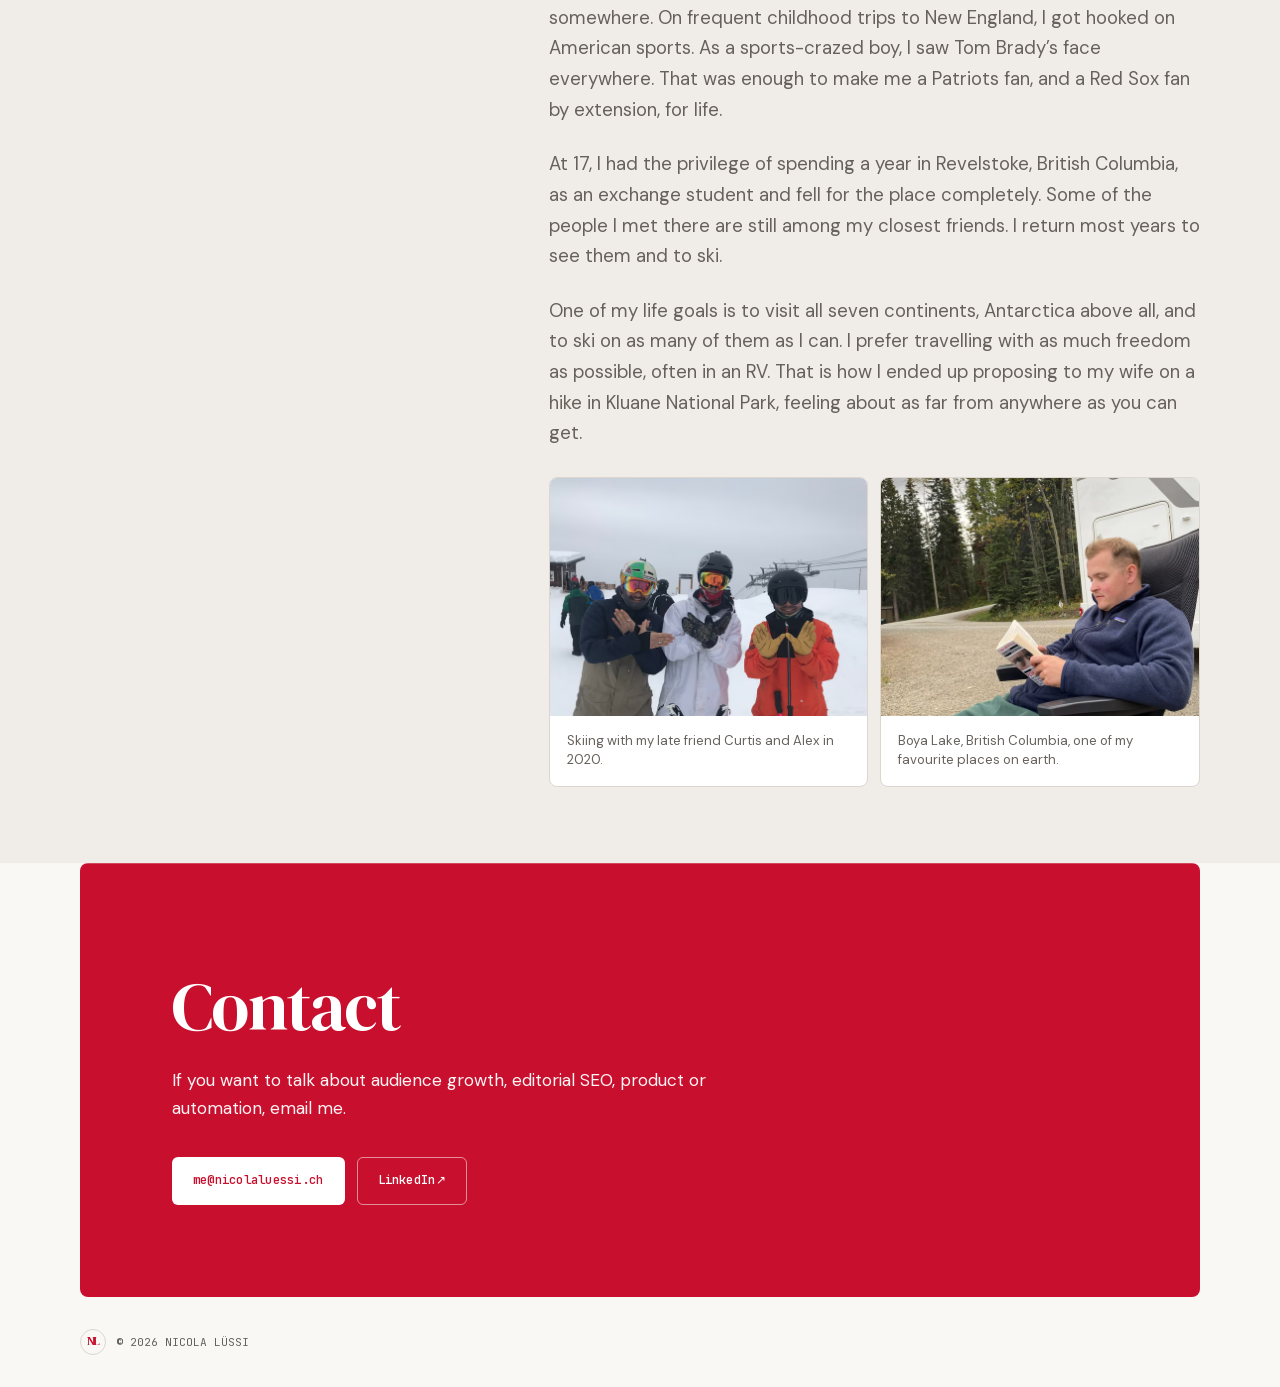
==== commit cc0fe117: "Tighten homepage vertical rhythm" ====
--- a/index.html
+++ b/index.html
@@ -34,7 +34,7 @@
   <link rel="apple-touch-icon" href="/apple-touch-icon.png">
   <link rel="preload" href="/assets/fonts/dm-serif-display-latin.woff2" as="font" type="font/woff2" crossorigin>
   <link rel="preload" href="/assets/fonts/dm-serif-display-italic-latin.woff2" as="font" type="font/woff2" crossorigin>
-  <link rel="stylesheet" href="/css/style.css?v=20260805-1">
+  <link rel="stylesheet" href="/css/style.css?v=20260805-2">
 
   <script type="application/ld+json">
   {
--- a/css/style.css
+++ b/css/style.css
@@ -59,9 +59,9 @@
   --content: 1120px;
   --radius: 8px;
   --shadow: 0 24px 60px rgba(25, 24, 23, 0.08);
-  --space-section-tight: clamp(58px, 6vw, 78px);
-  --space-section: clamp(74px, 8vw, 104px);
-  --space-section-loose: clamp(88px, 10vw, 124px);
+  --space-section-tight: clamp(40px, 4.5vw, 56px);
+  --space-section: clamp(56px, 6vw, 76px);
+  --space-section-loose: clamp(72px, 8vw, 96px);
 }
 
 @media (prefers-color-scheme: dark) {
@@ -454,7 +454,7 @@
 
 .section-heading {
   max-width: 760px;
-  margin-bottom: 54px;
+  margin-bottom: clamp(34px, 4.5vw, 48px);
 }
 
 .section-heading h2,
@@ -732,7 +732,7 @@
 }
 
 .tools {
-  padding-block: var(--space-section-loose);
+  padding-block: var(--space-section);
 }
 
 .tool-grid {
@@ -782,7 +782,7 @@
 }
 
 .education {
-  padding-block: var(--space-section-tight) var(--space-section);
+  padding-block: var(--space-section-tight);
 }
 
 .education-grid {
@@ -863,7 +863,7 @@
 }
 
 #impact {
-  padding-block: var(--space-section-tight) var(--space-section-loose);
+  padding-block: var(--space-section-tight) var(--space-section);
 }
 
 #impact .section-heading,
@@ -945,7 +945,7 @@
 
 .contact {
   width: min(calc(100% - 48px), var(--content));
-  margin: 40px auto 0;
+  margin: 0 auto;
   border-radius: var(--radius);
   background: var(--red-fill);
   color: var(--on-red);
@@ -1130,11 +1130,11 @@
   }
 
   .section {
-    padding-block: 78px;
+    padding-block: var(--space-section-tight);
   }
 
   .section-heading {
-    margin-bottom: 38px;
+    margin-bottom: 32px;
   }
 
   .impact-grid,
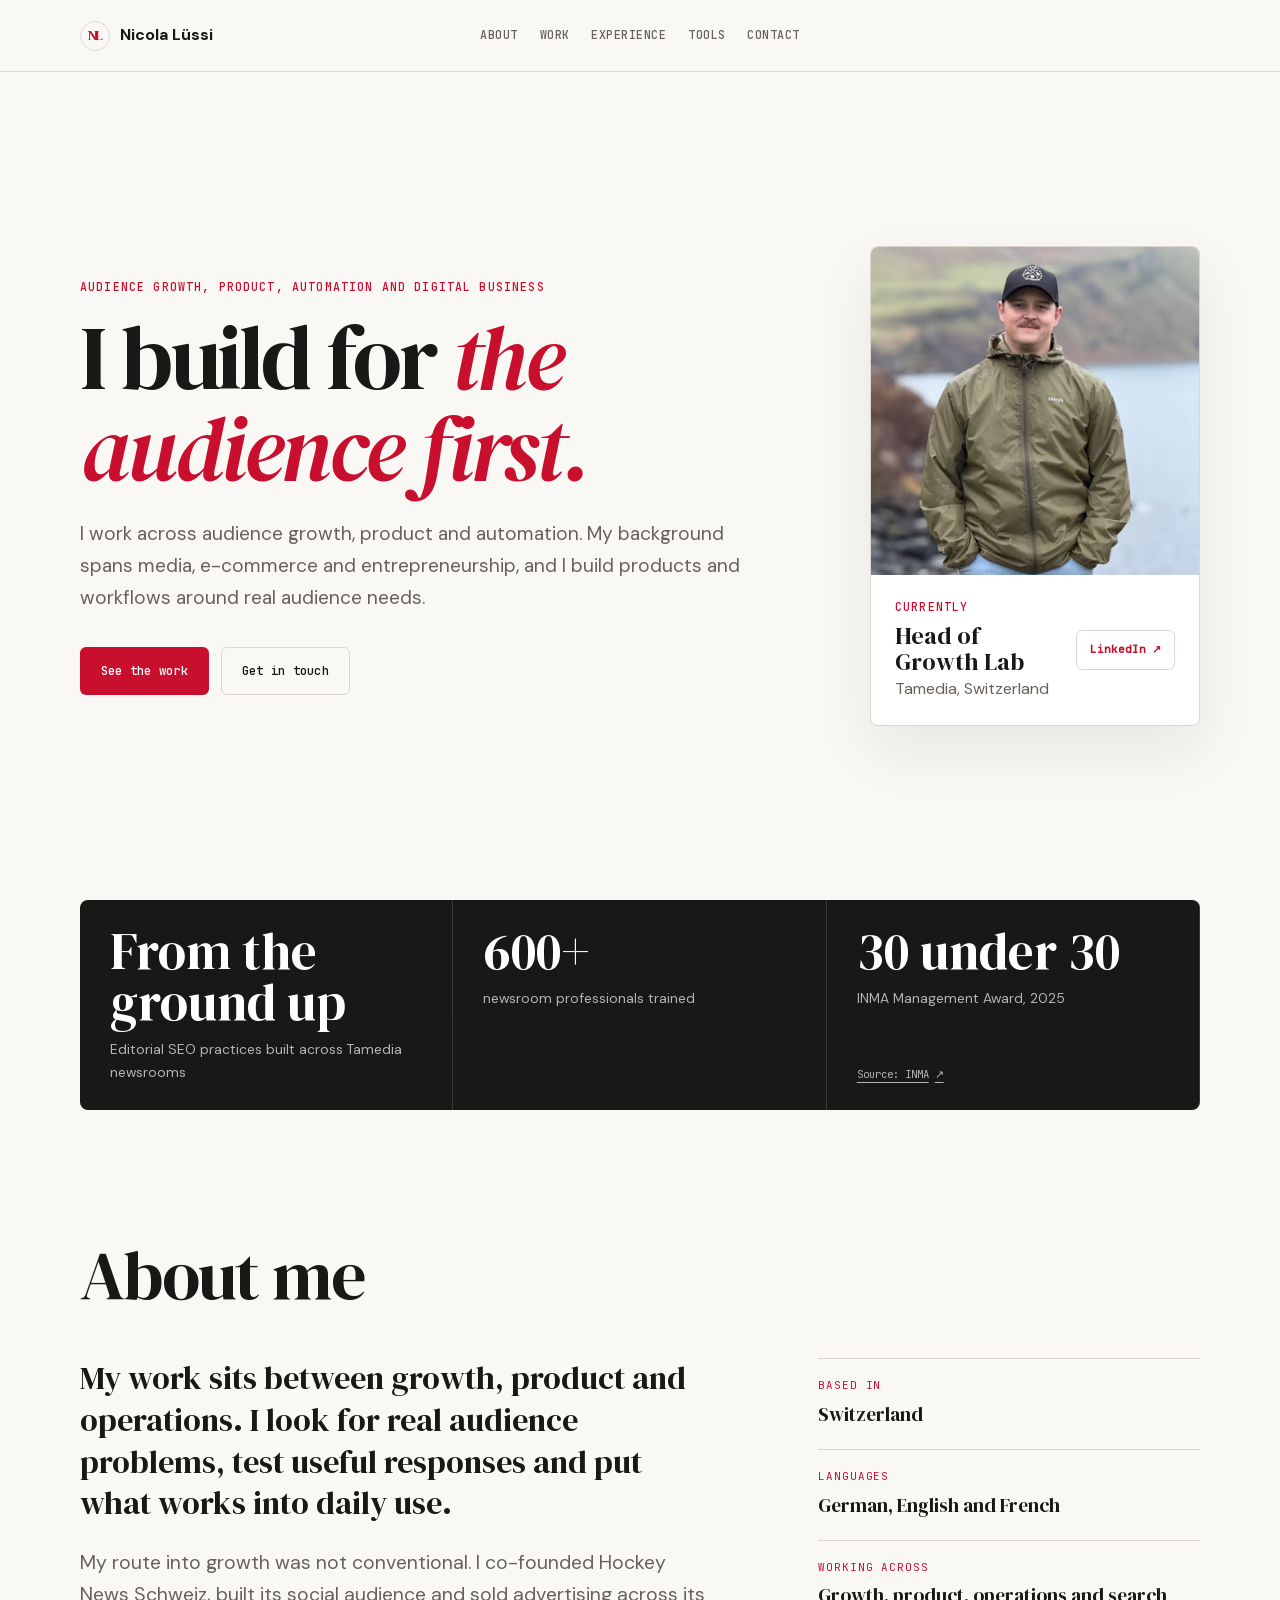
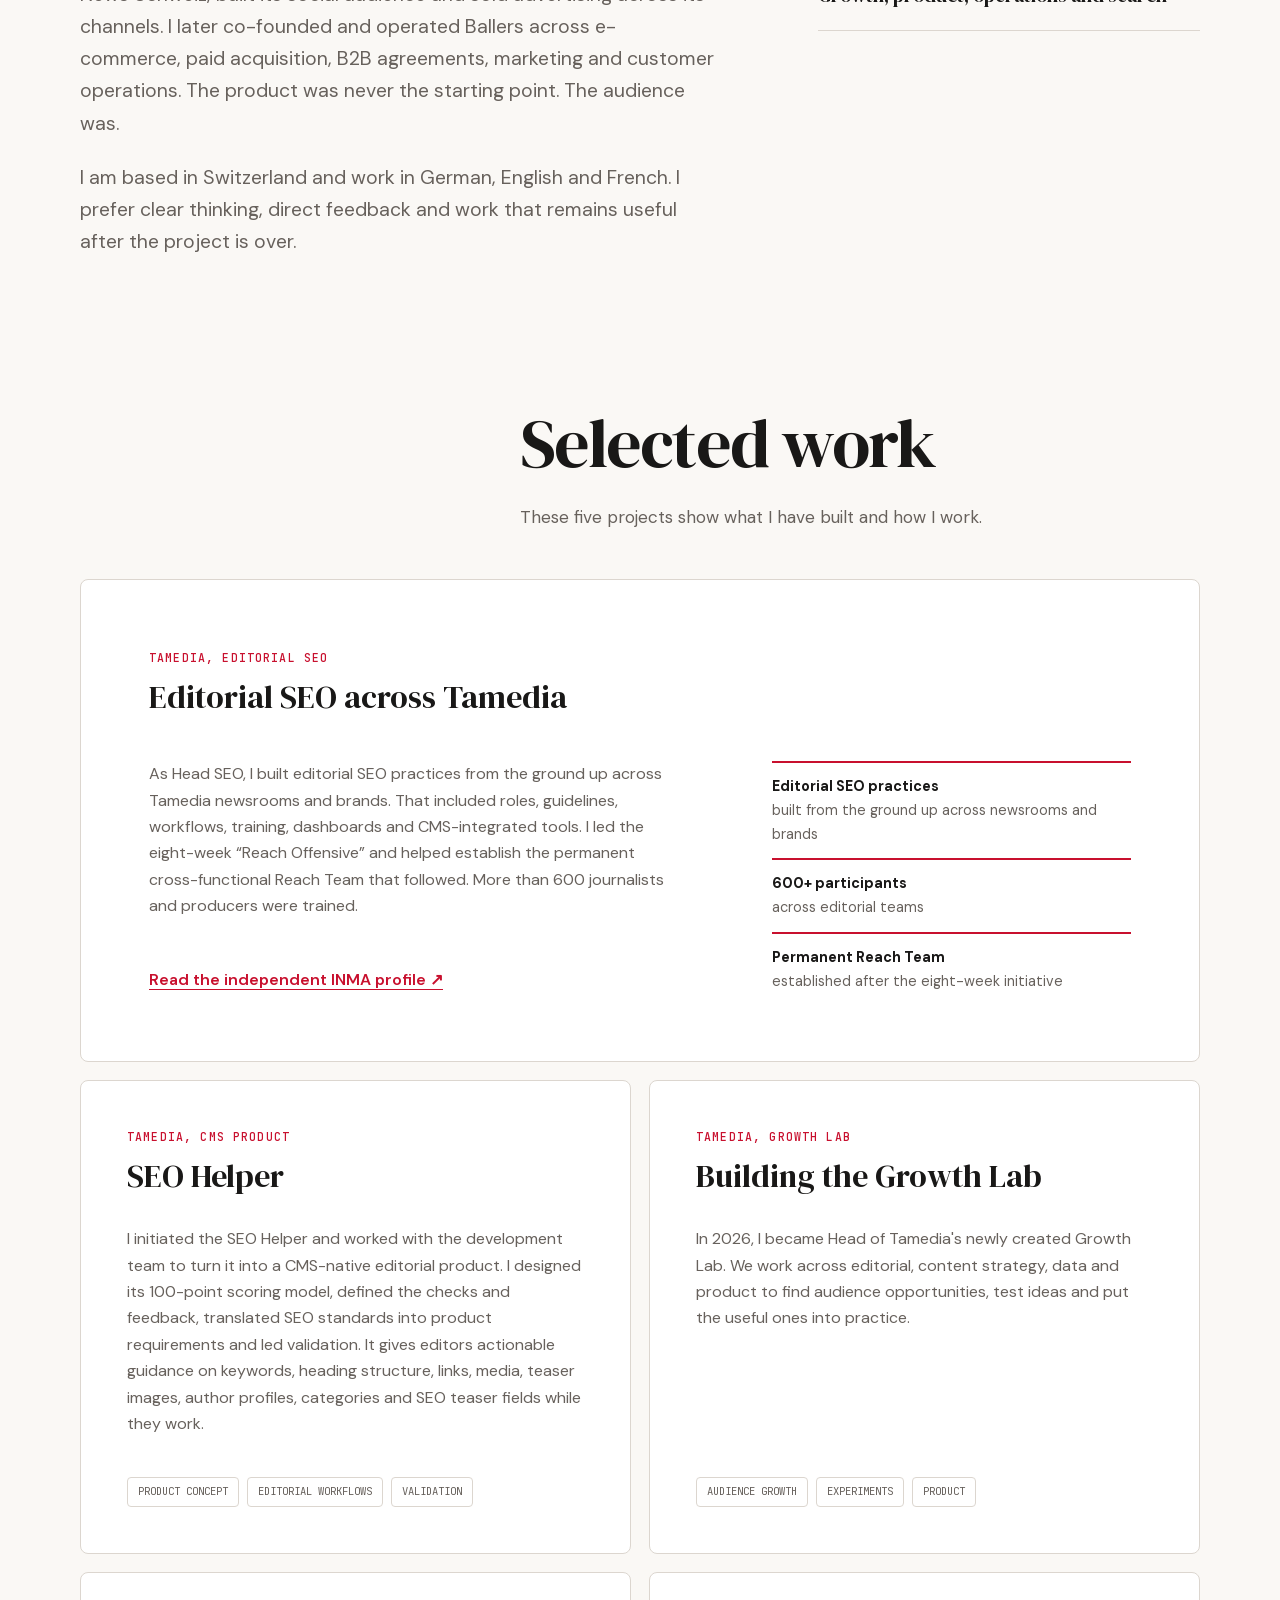
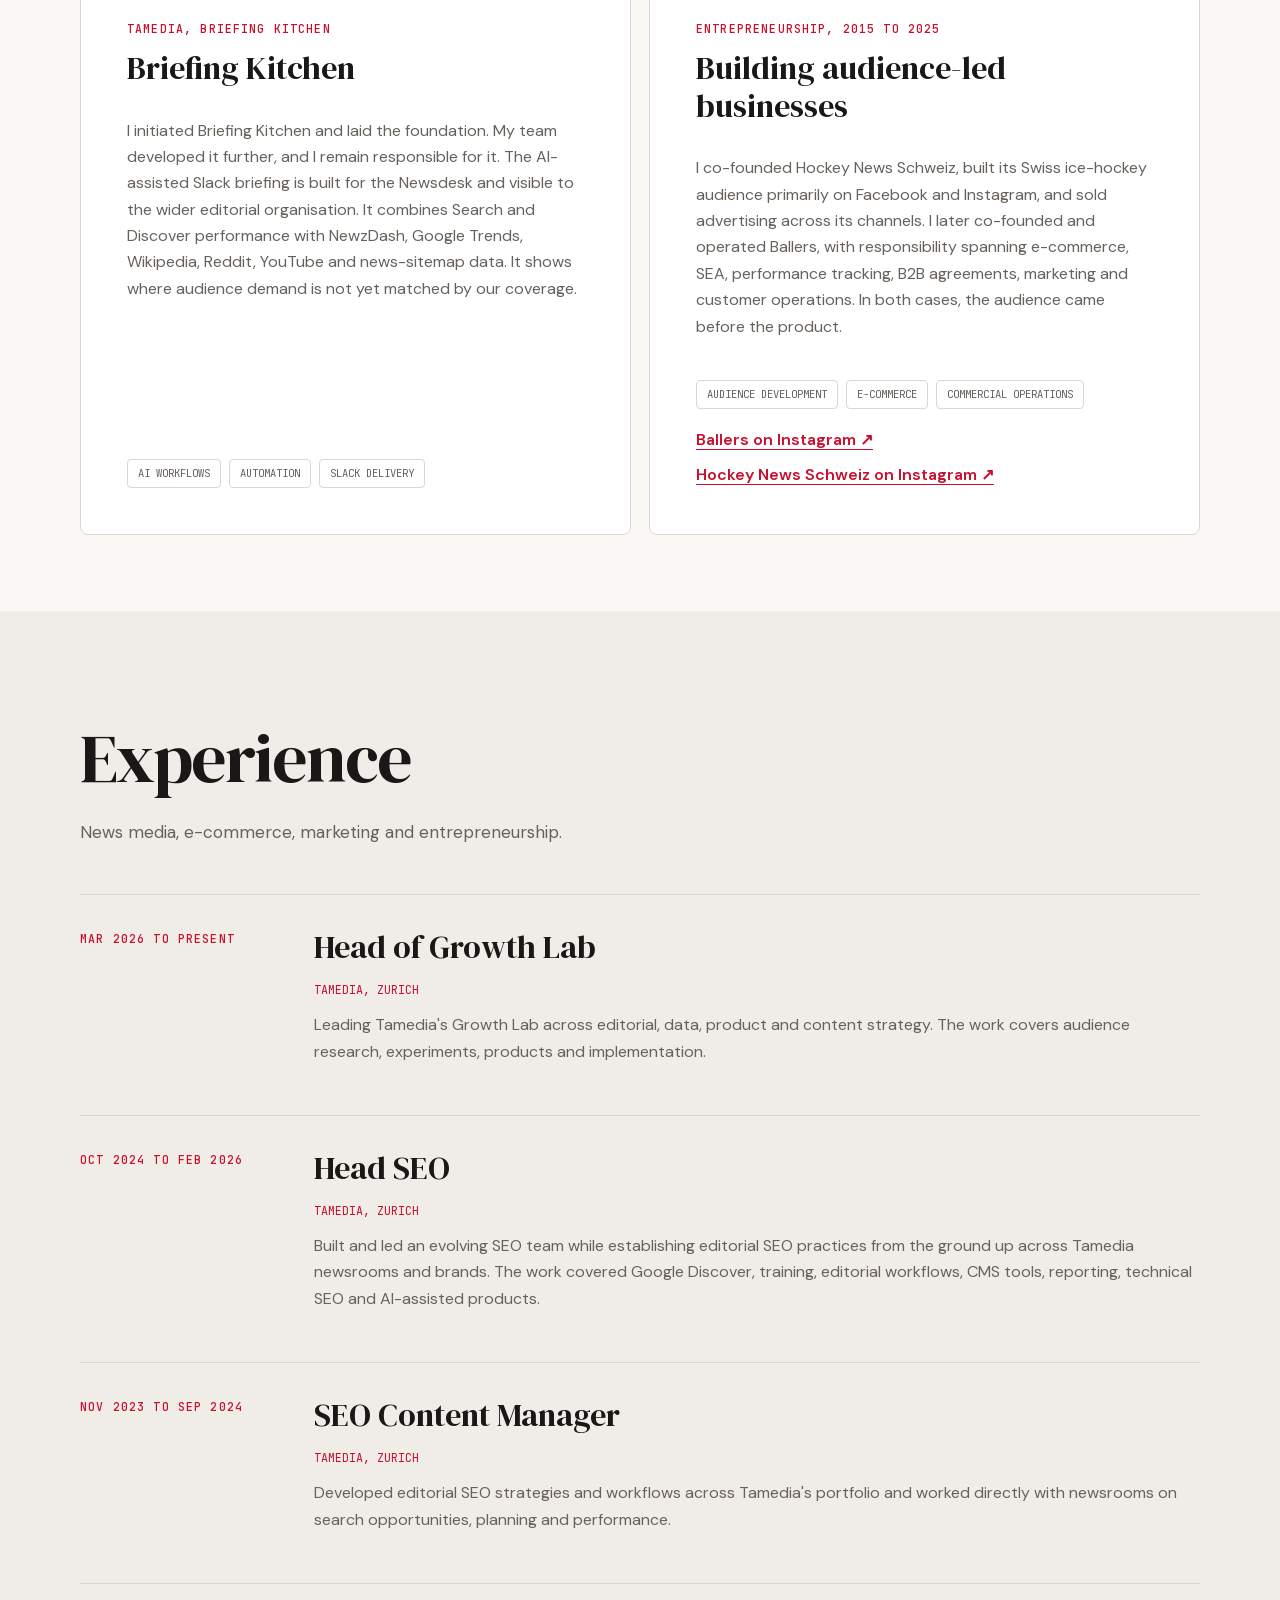
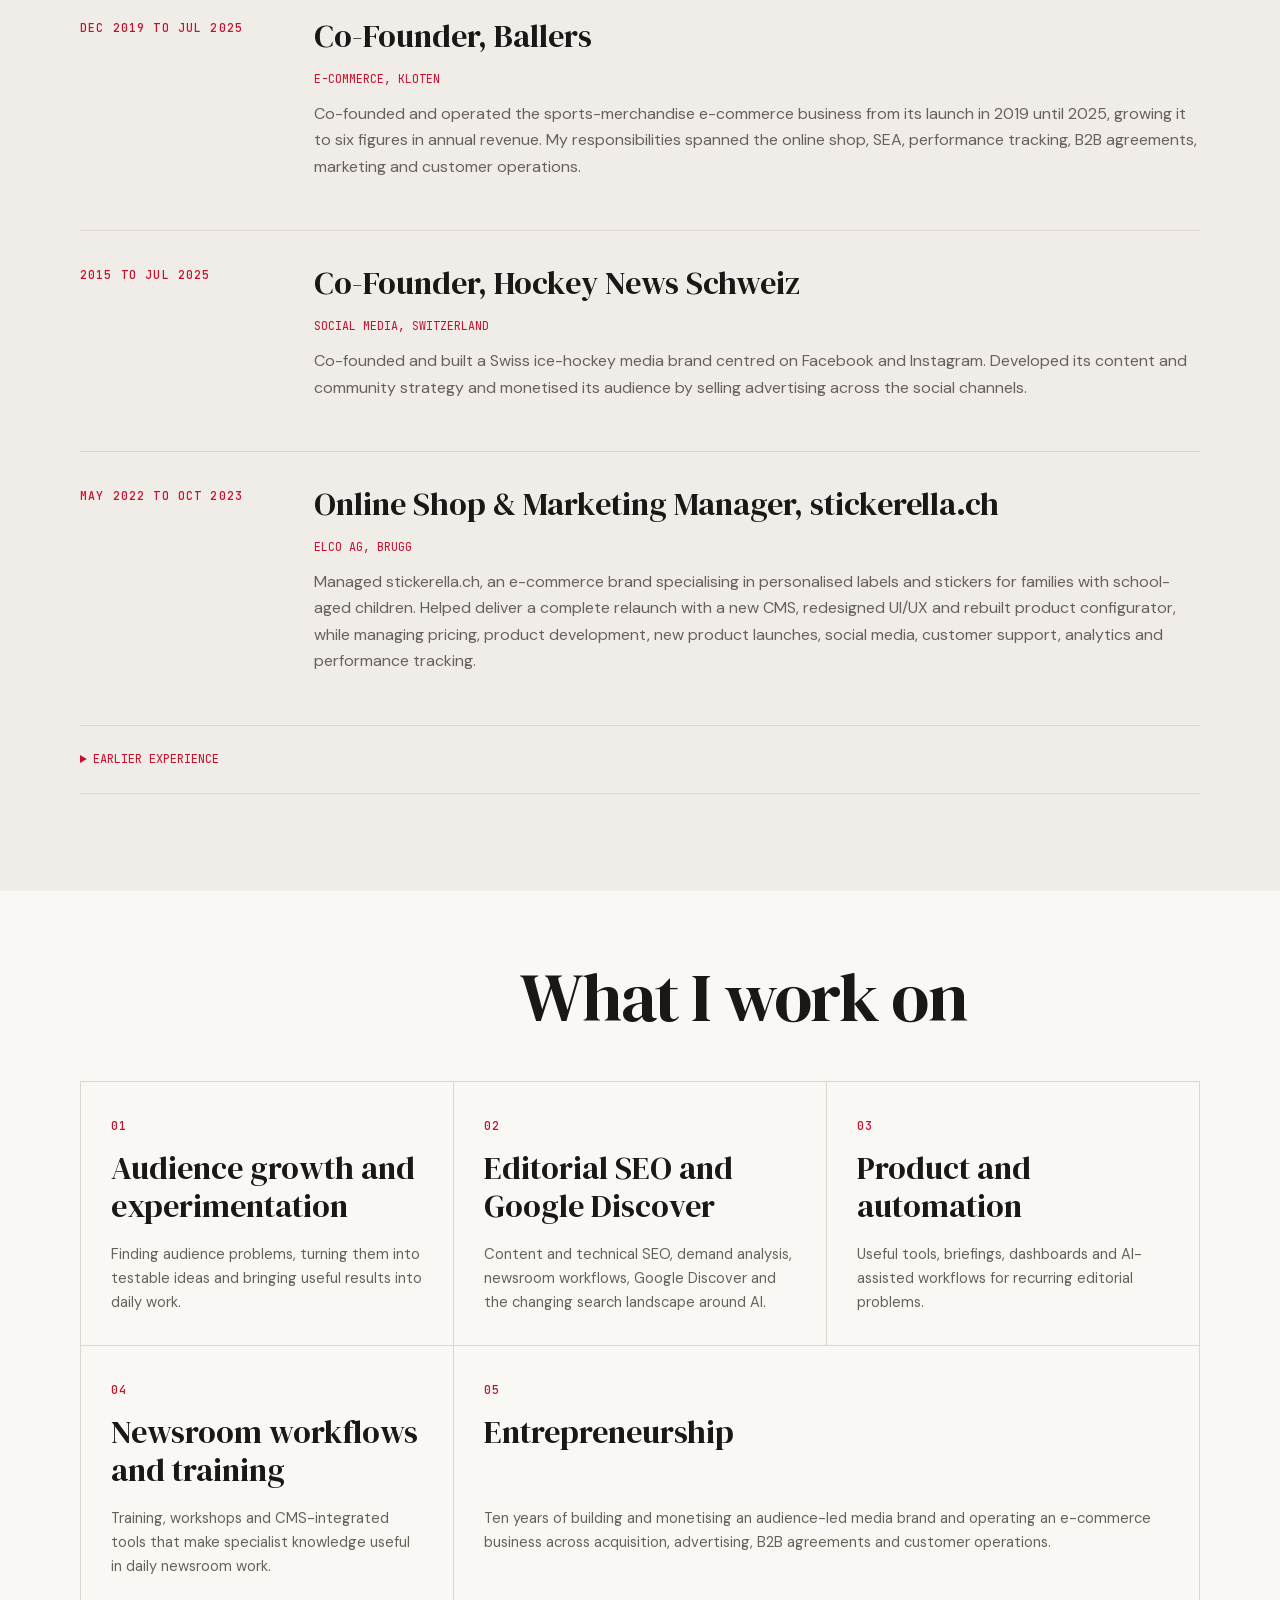
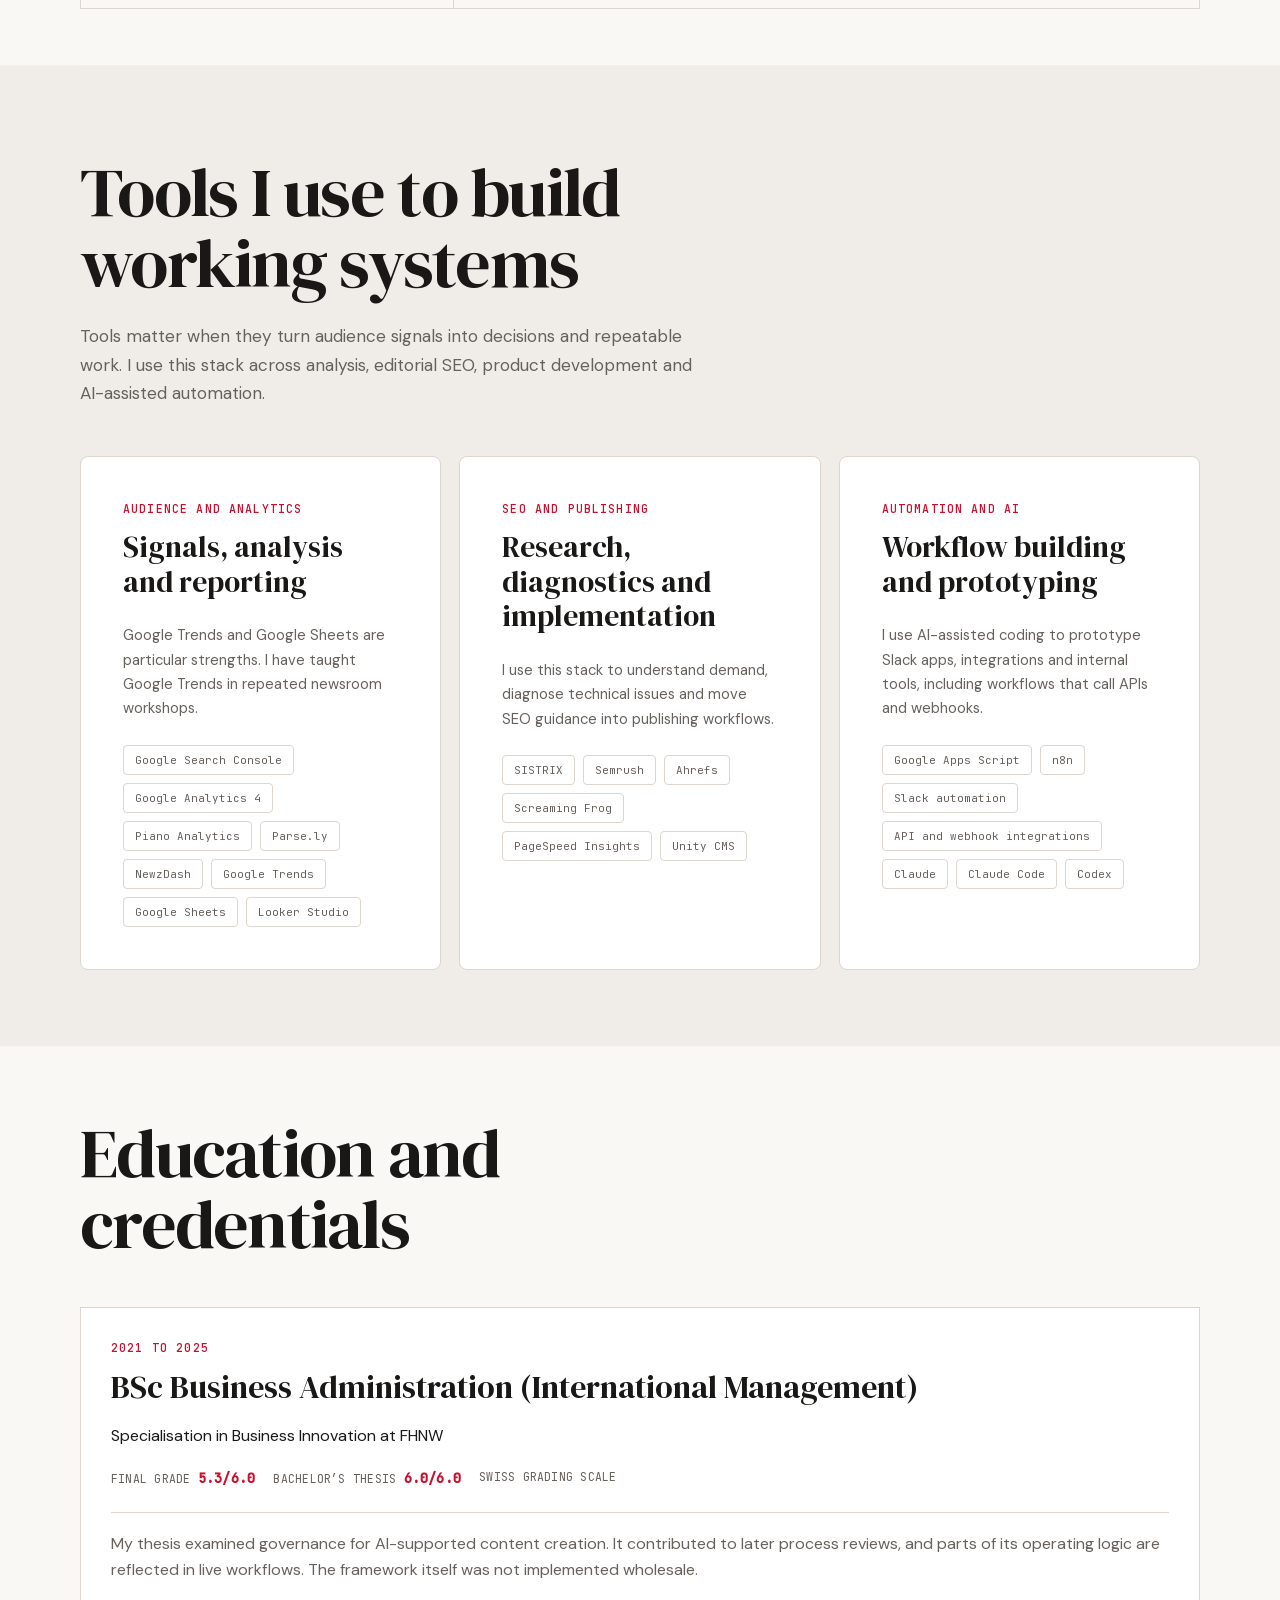
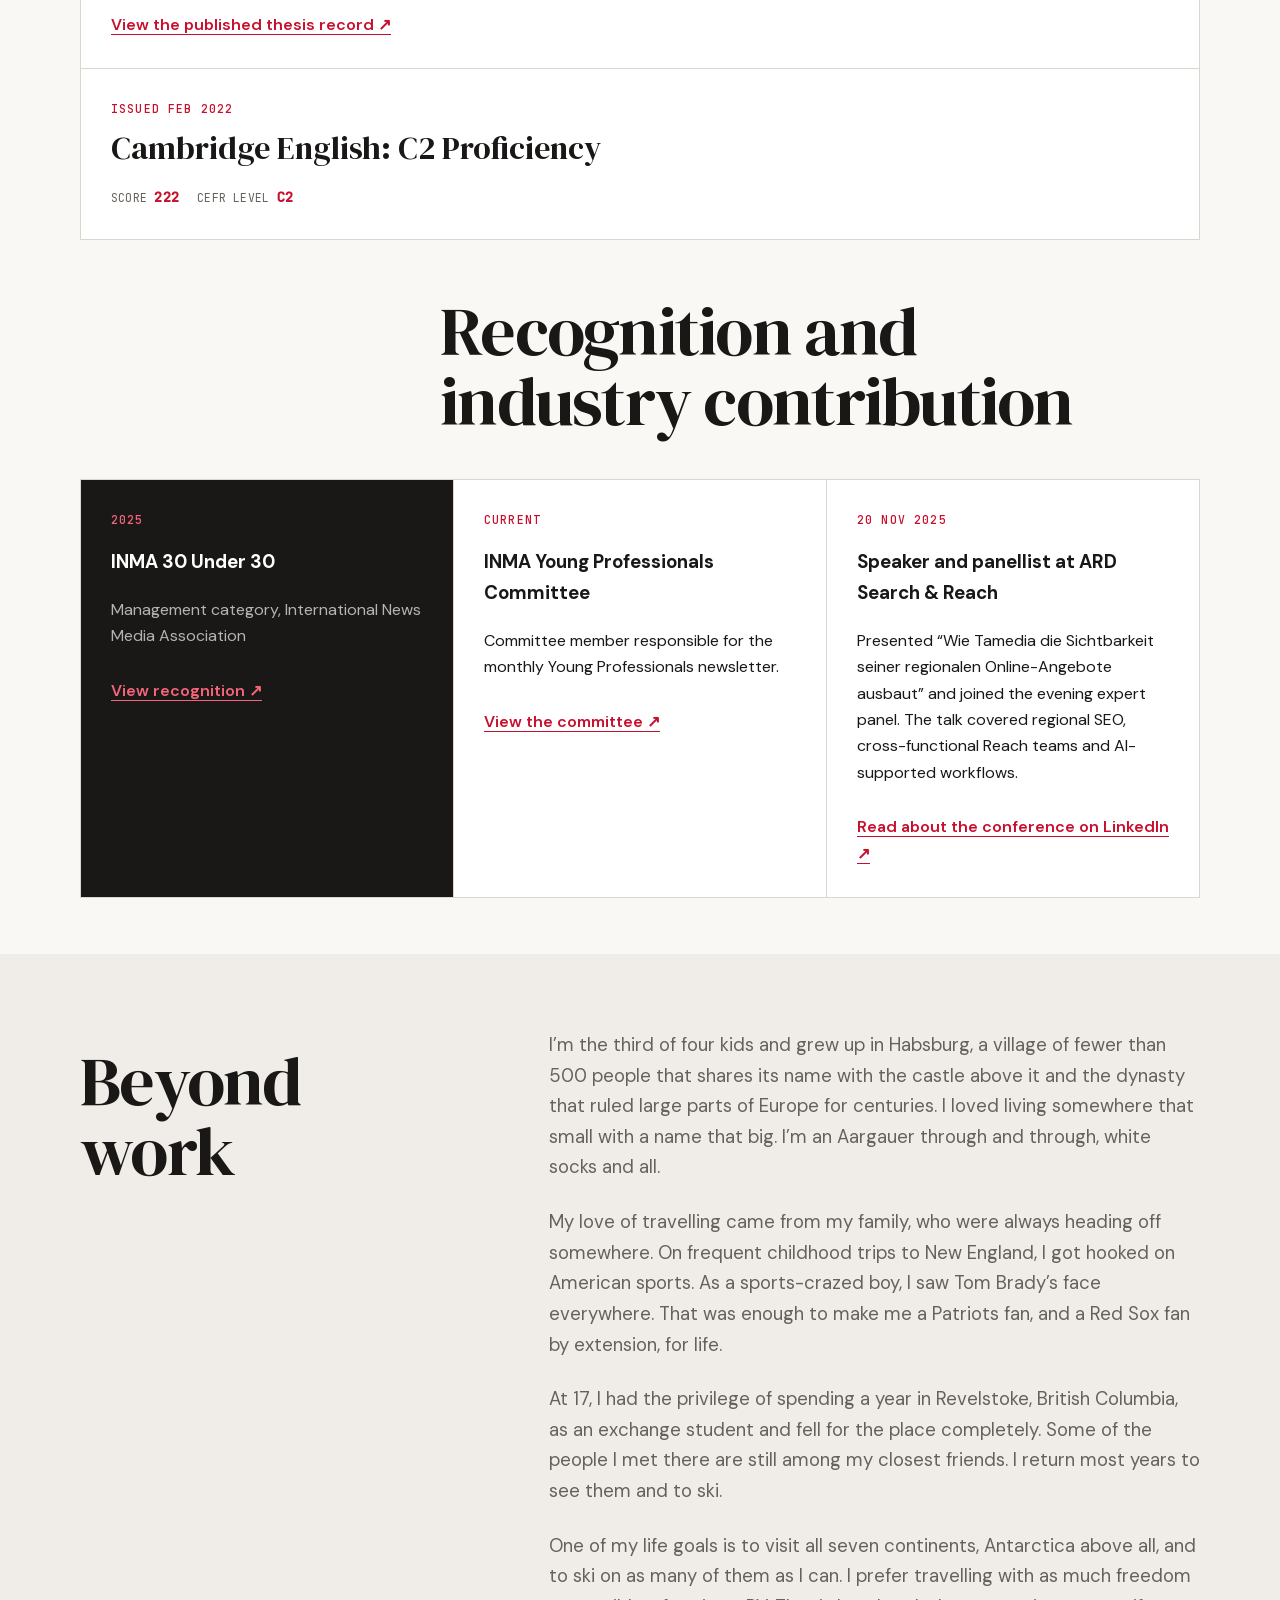
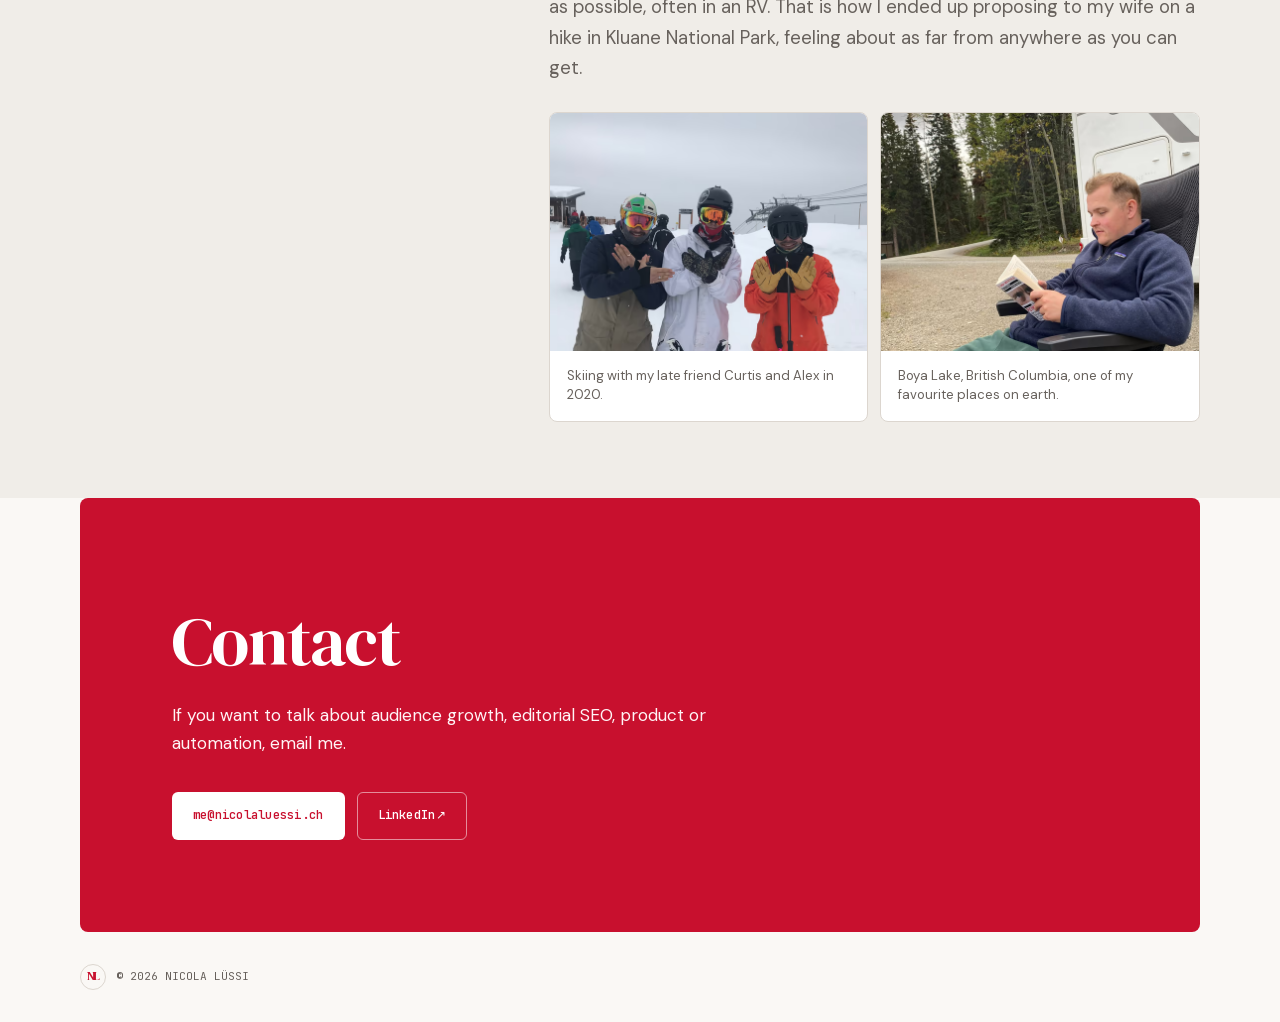
==== commit c3aef8fc: "Balance selected work card grid" ====
--- a/index.html
+++ b/index.html
@@ -34,7 +34,7 @@
   <link rel="apple-touch-icon" href="/apple-touch-icon.png">
   <link rel="preload" href="/assets/fonts/dm-serif-display-latin.woff2" as="font" type="font/woff2" crossorigin>
   <link rel="preload" href="/assets/fonts/dm-serif-display-italic-latin.woff2" as="font" type="font/woff2" crossorigin>
-  <link rel="stylesheet" href="/css/style.css?v=20260805-2">
+  <link rel="stylesheet" href="/css/style.css?v=20260805-4">
 
   <script type="application/ld+json">
   {
--- a/css/style.css
+++ b/css/style.css
@@ -59,6 +59,8 @@
   --content: 1120px;
   --radius: 8px;
   --shadow: 0 24px 60px rgba(25, 24, 23, 0.08);
+  --focus-inner: #ffffff;
+  --focus-outer: #191817;
   --space-section-tight: clamp(40px, 4.5vw, 56px);
   --space-section: clamp(56px, 6vw, 76px);
   --space-section-loose: clamp(72px, 8vw, 96px);
@@ -117,6 +119,16 @@
 
 a {
   color: inherit;
+  cursor: pointer;
+  transition: color 180ms ease, background-color 180ms ease, border-color 180ms ease, box-shadow 180ms ease;
+}
+
+a:not(.button) {
+  box-shadow: inset 0 -1px 0 transparent;
+}
+
+a:not(.button):hover {
+  box-shadow: inset 0 -1px 0 currentColor;
 }
 
 ::selection {
@@ -125,8 +137,9 @@
 }
 
 :focus-visible {
-  outline: 3px solid var(--red);
-  outline-offset: 4px;
+  outline: 3px solid var(--focus-inner);
+  outline-offset: 3px;
+  box-shadow: 0 0 0 6px var(--focus-outer);
 }
 
 .skip-link {
@@ -305,7 +318,7 @@
   font-weight: 500;
   letter-spacing: 0.02em;
   text-decoration: none;
-  transition: transform 160ms ease, background-color 160ms ease, color 160ms ease;
+  transition: transform 160ms ease, background-color 160ms ease, border-color 160ms ease, color 160ms ease;
 }
 
 .button:hover {
@@ -525,7 +538,7 @@
 
 .impact-grid {
   display: grid;
-  grid-template-columns: repeat(3, minmax(0, 1fr));
+  grid-template-columns: repeat(2, minmax(0, 1fr));
   gap: 18px;
 }
 
@@ -688,6 +701,18 @@
   font-family: var(--mono);
   font-size: 0.75rem;
   text-transform: uppercase;
+  box-shadow: inset 0 -1px 0 transparent;
+  transition: color 180ms ease, box-shadow 180ms ease;
+}
+
+.earlier-experience summary:hover {
+  box-shadow: inset 0 -1px 0 currentColor;
+}
+
+a:focus-visible:not(.button),
+a.button:focus-visible,
+.earlier-experience summary:focus-visible {
+  box-shadow: 0 0 0 6px var(--focus-outer);
 }
 
 .earlier-grid {
